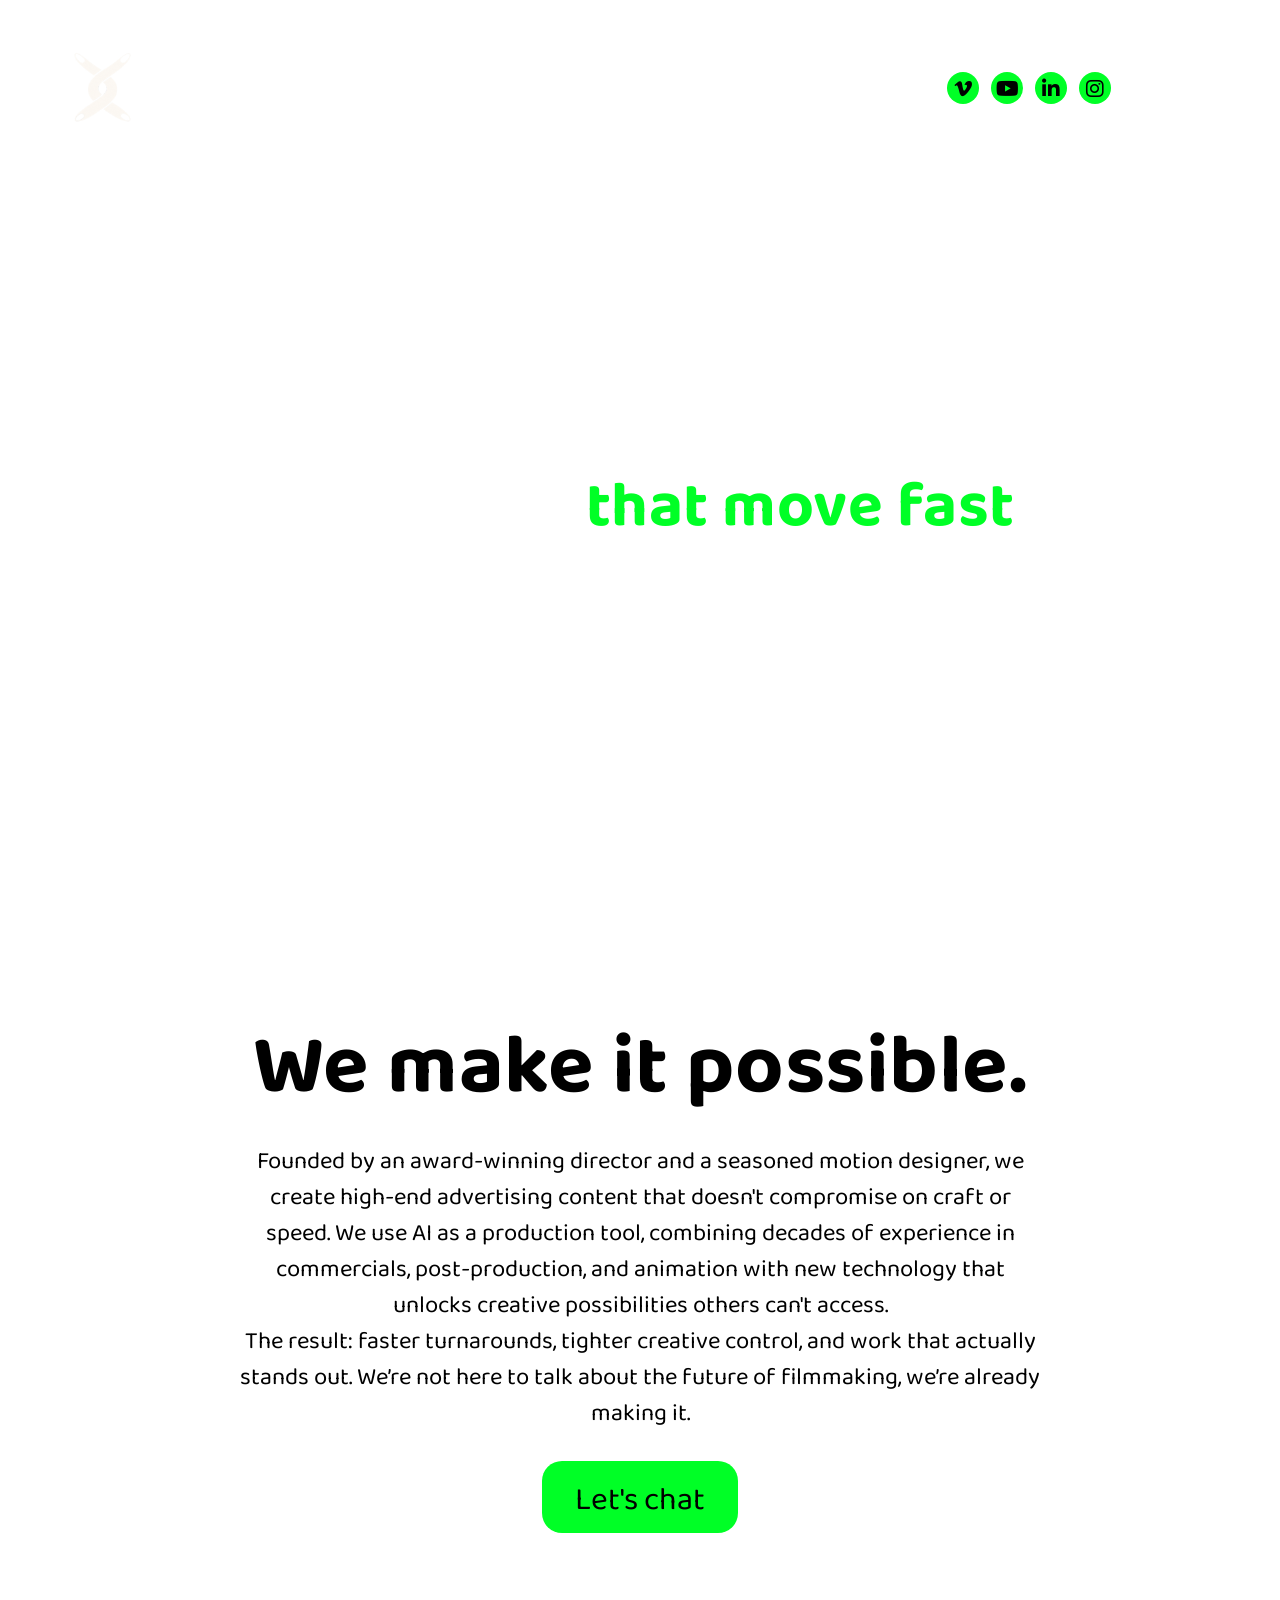
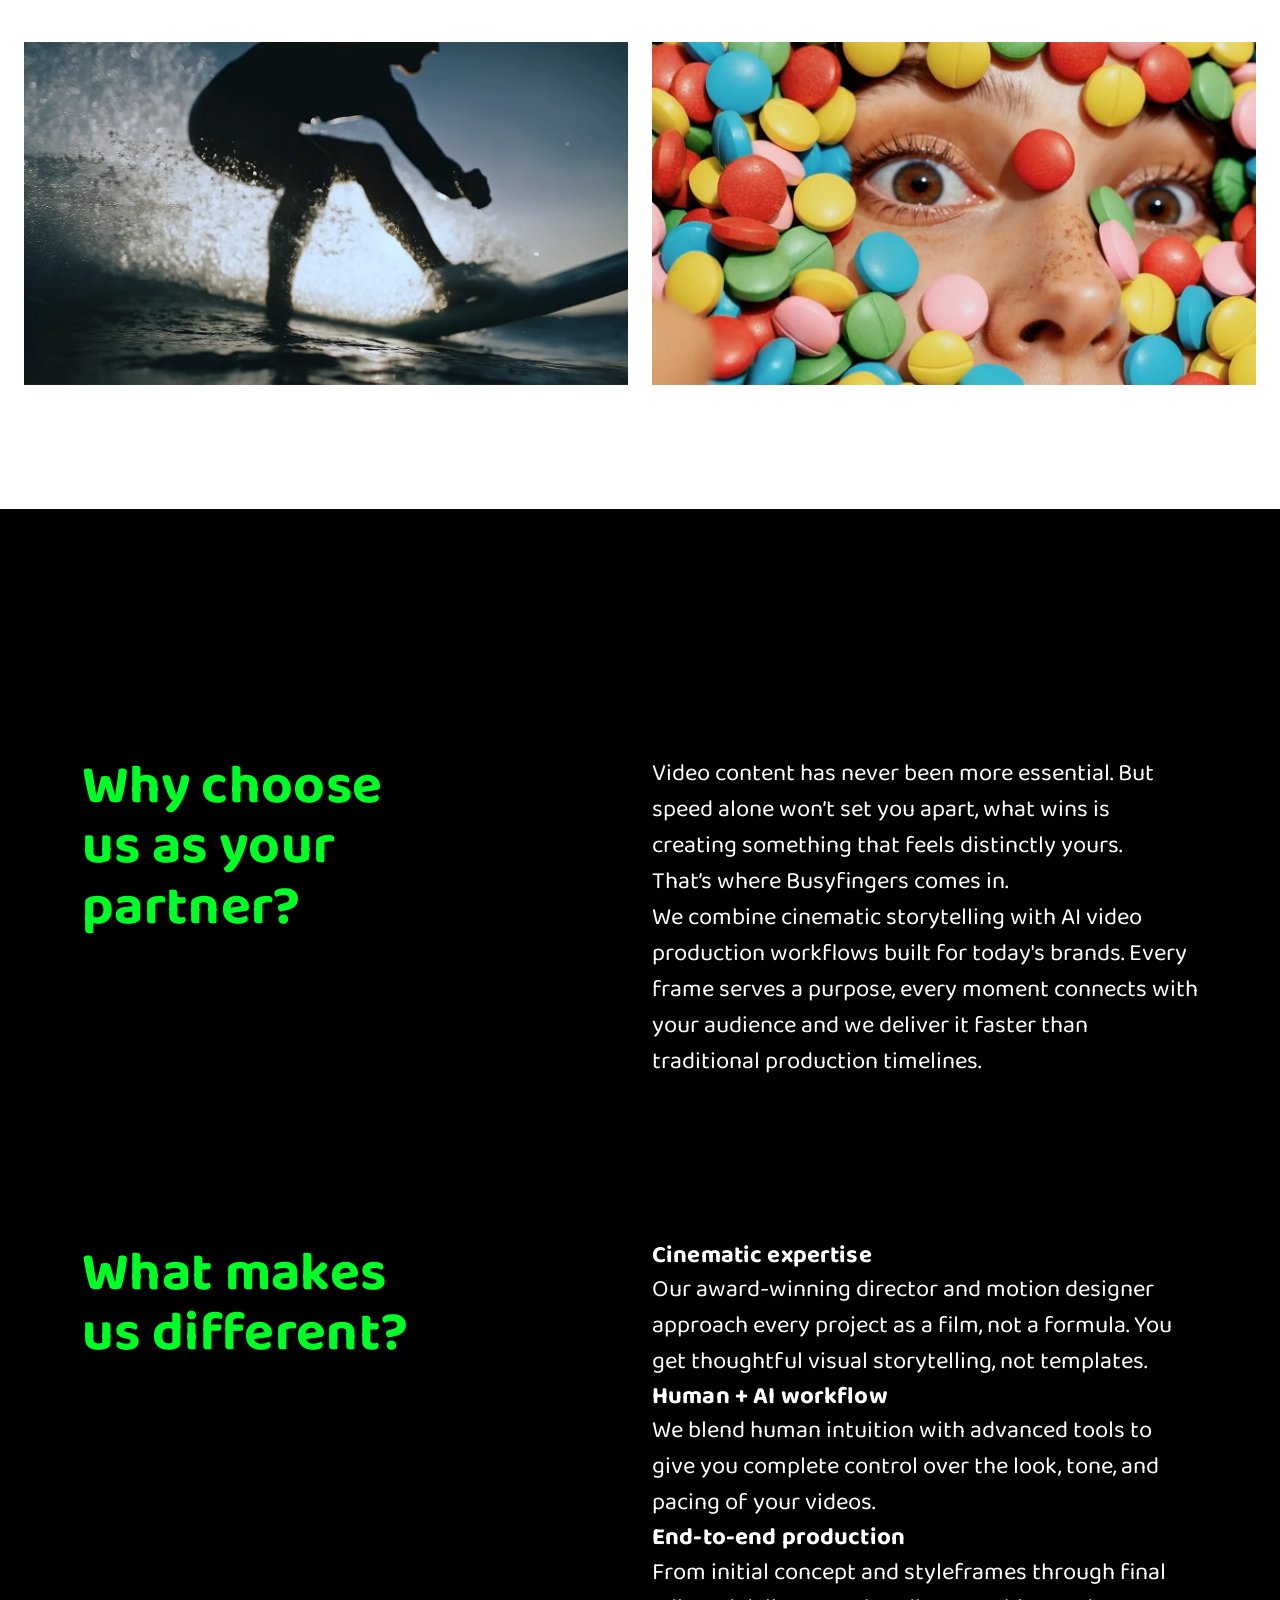
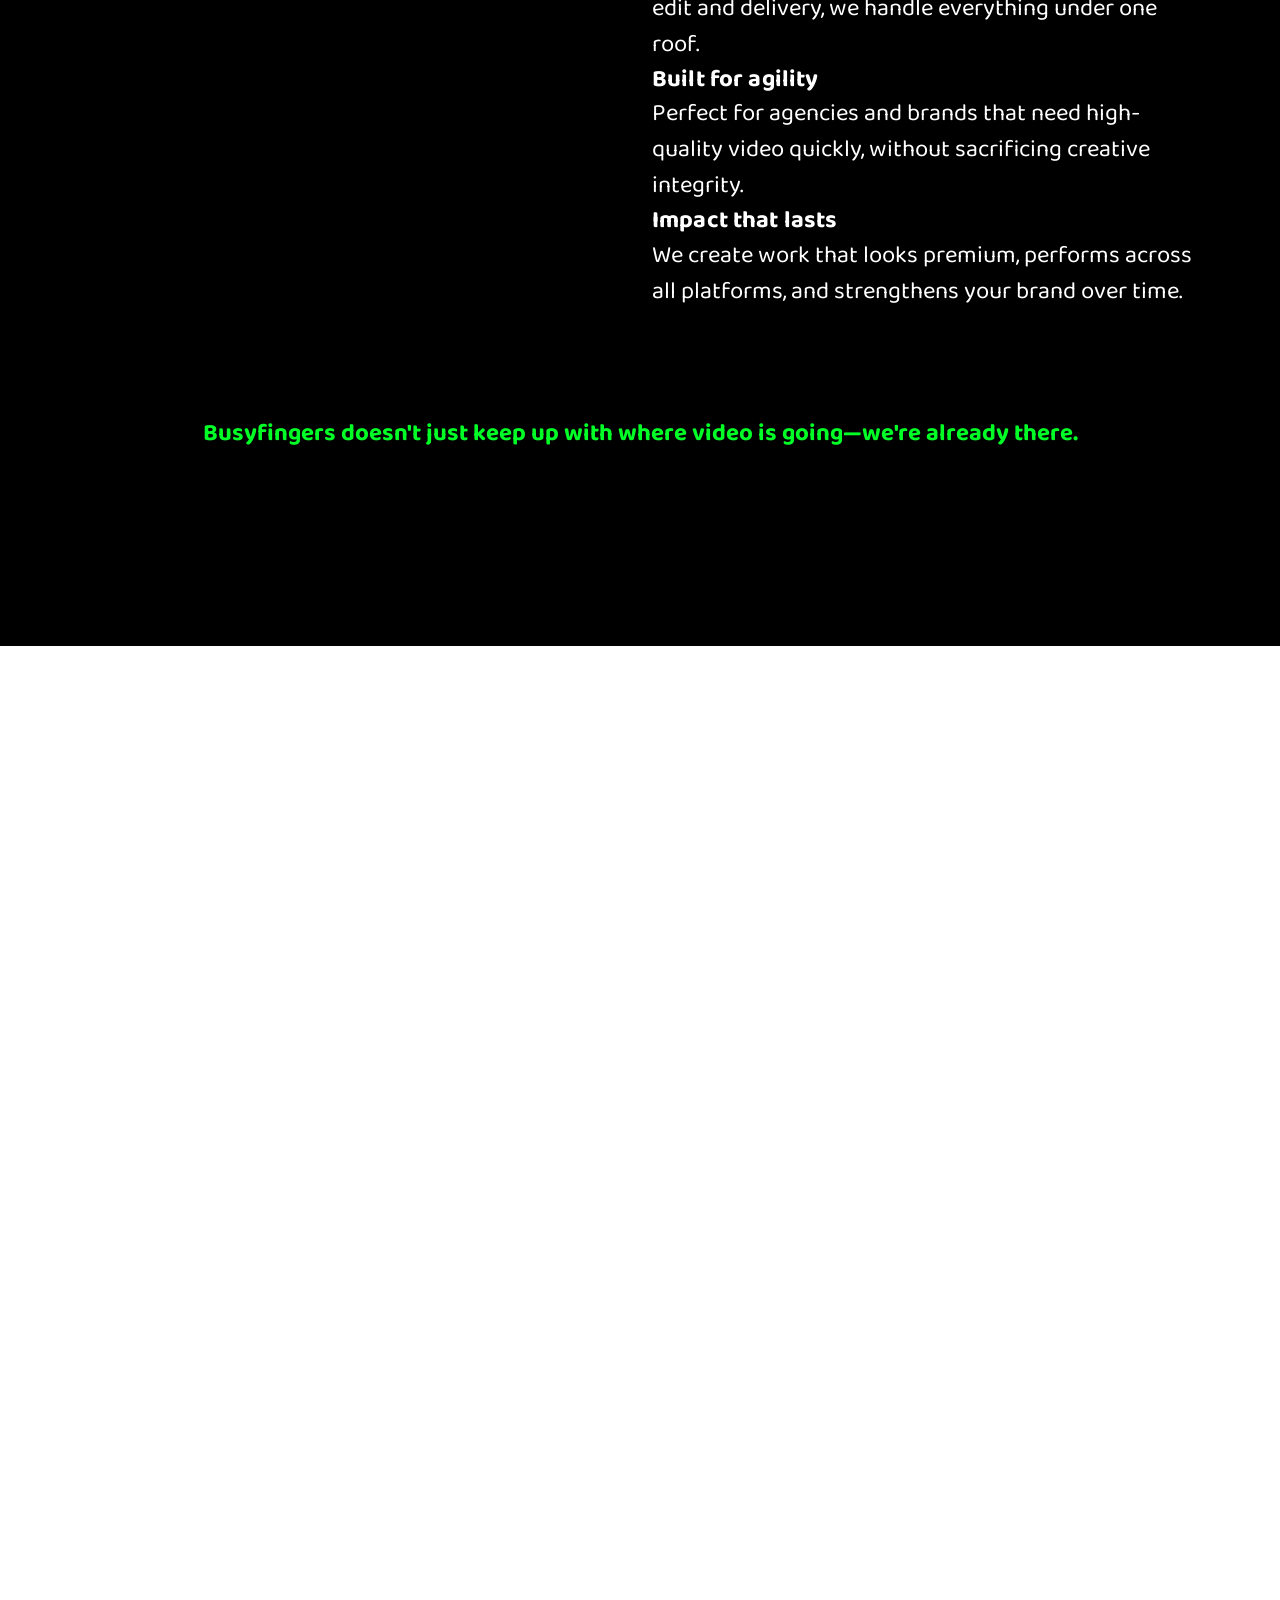
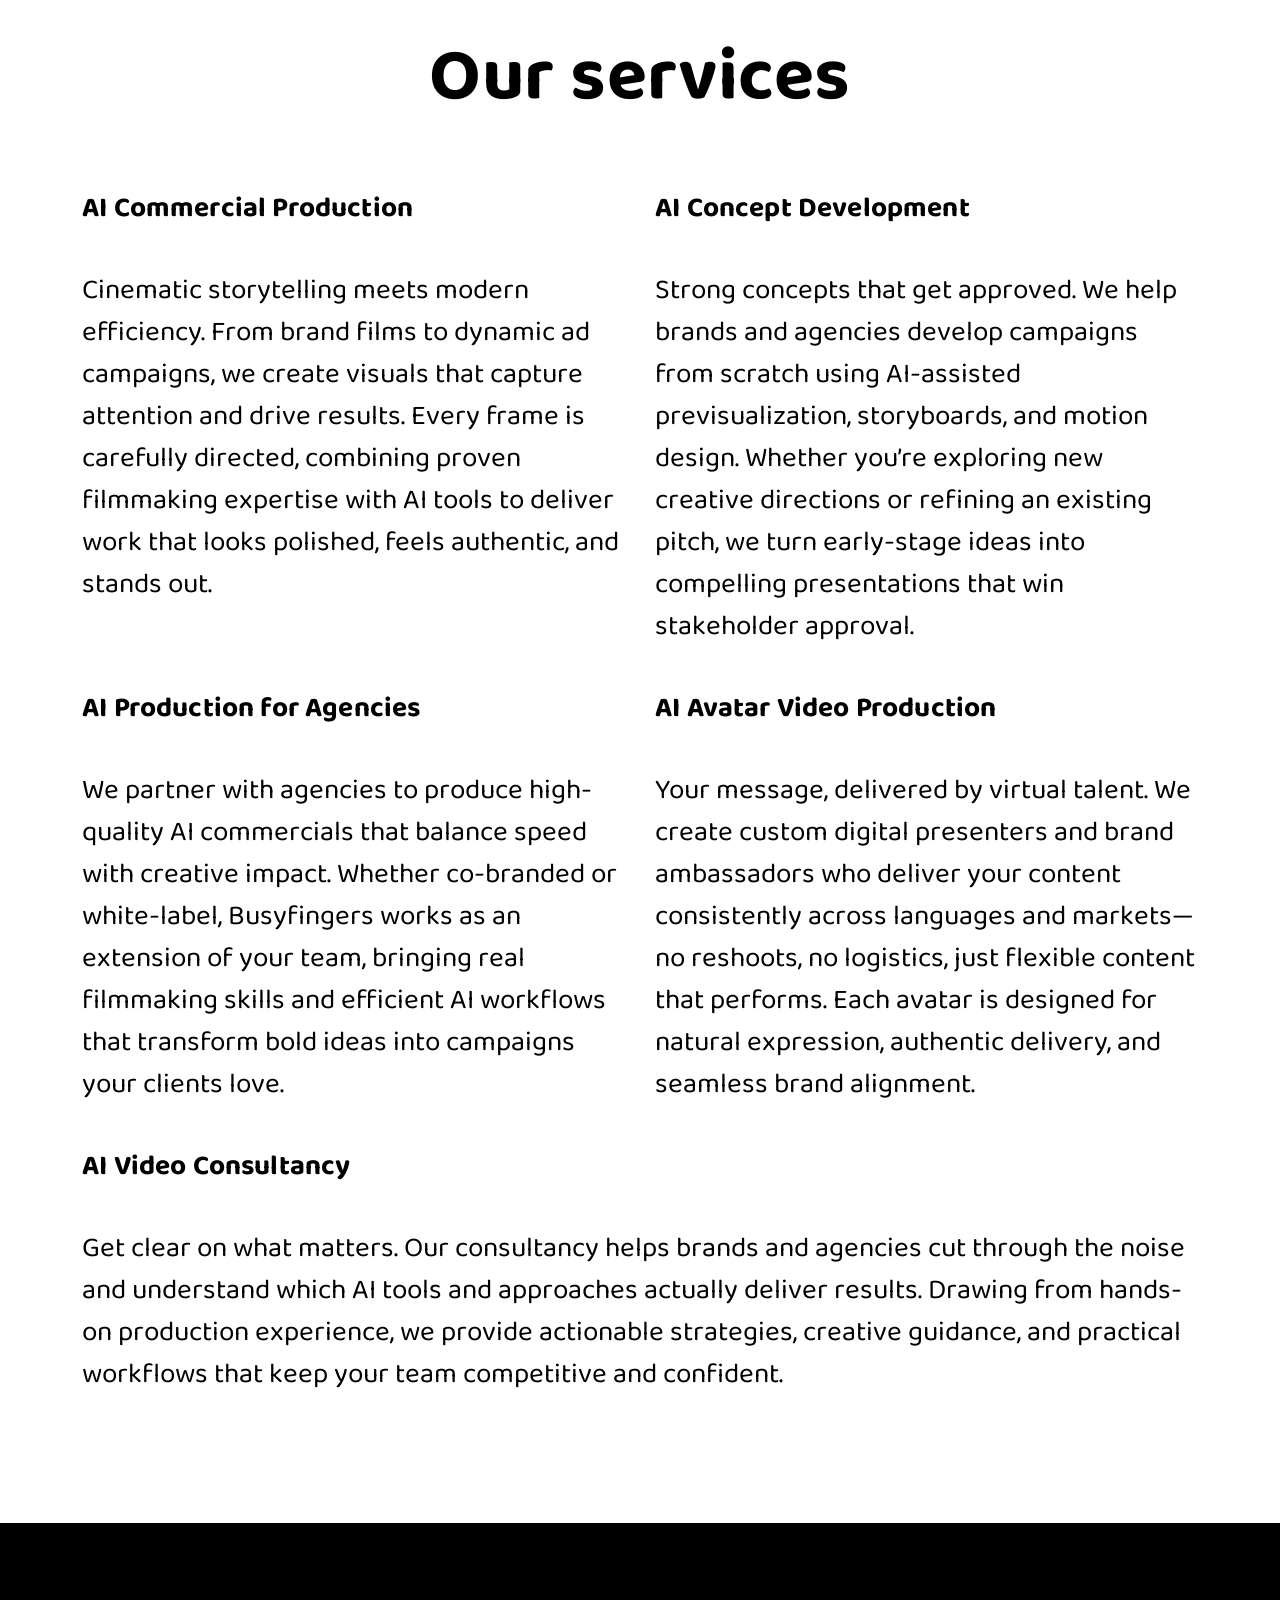
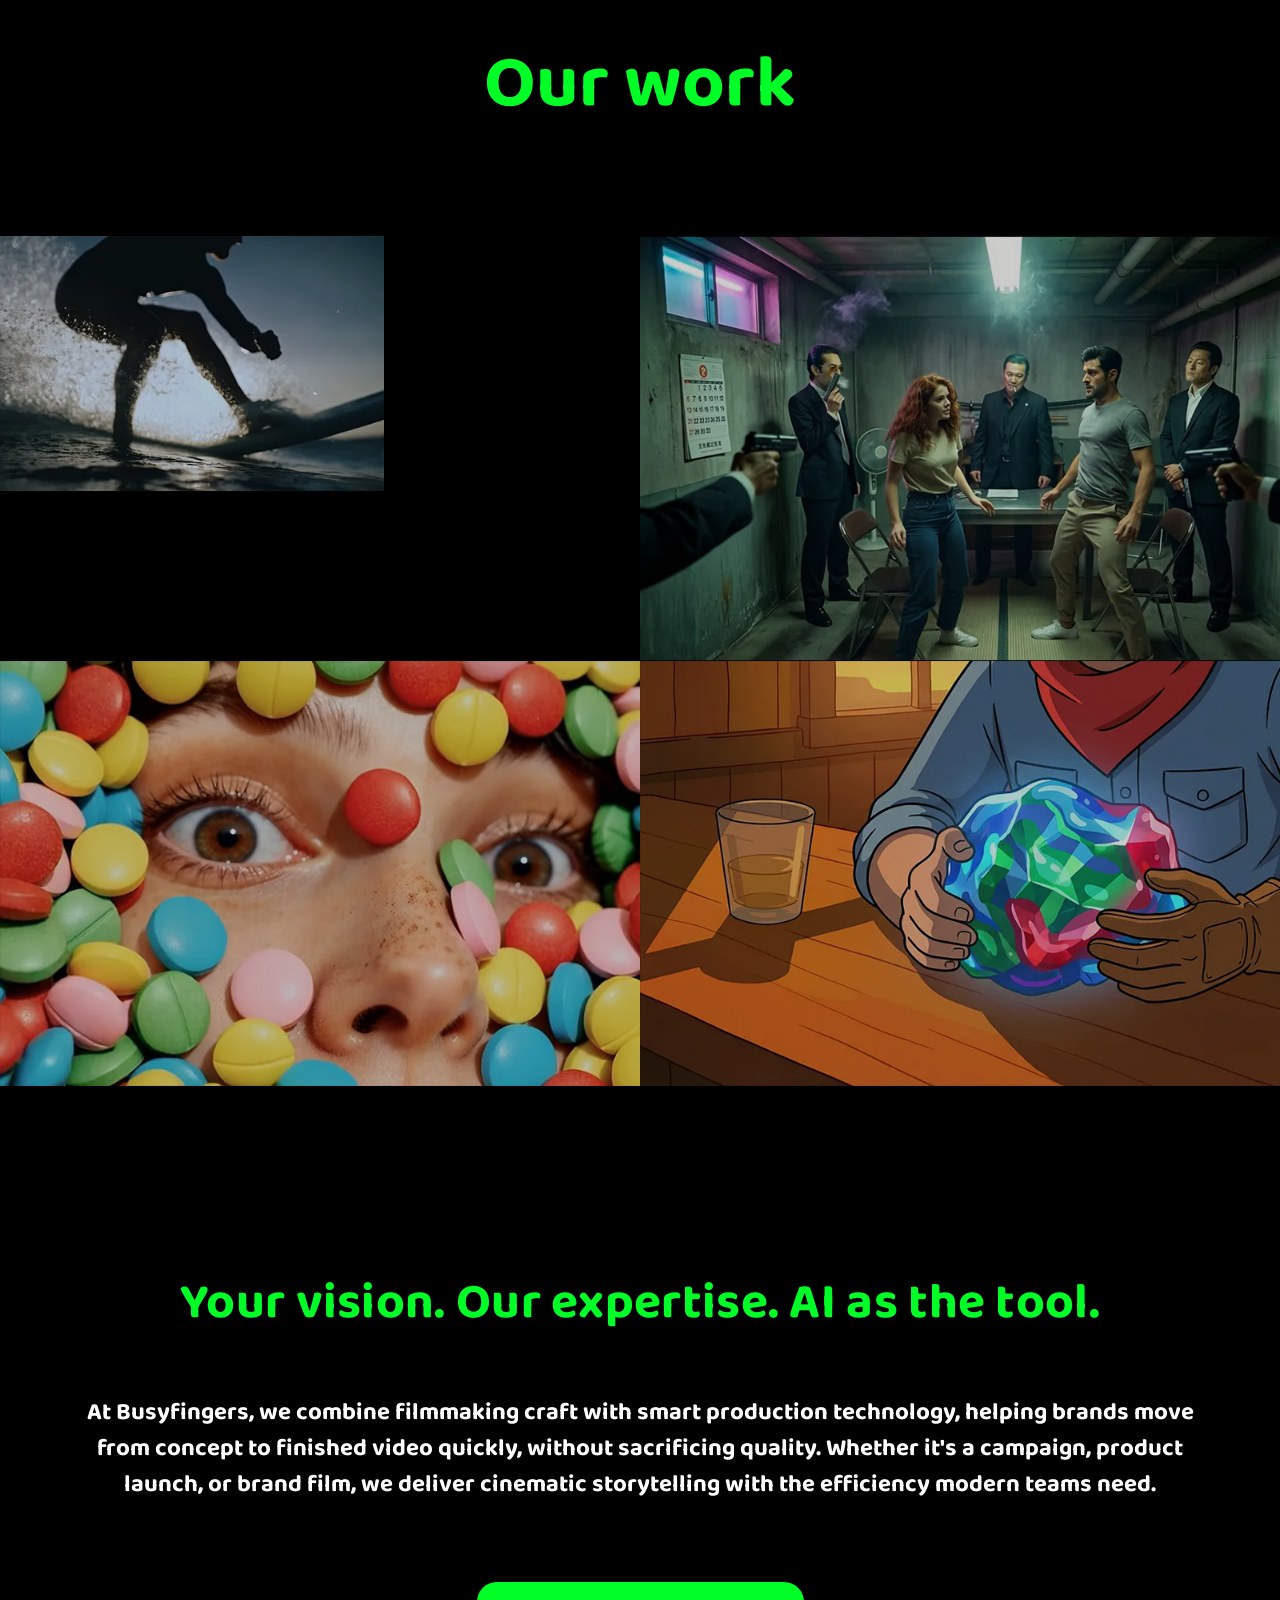
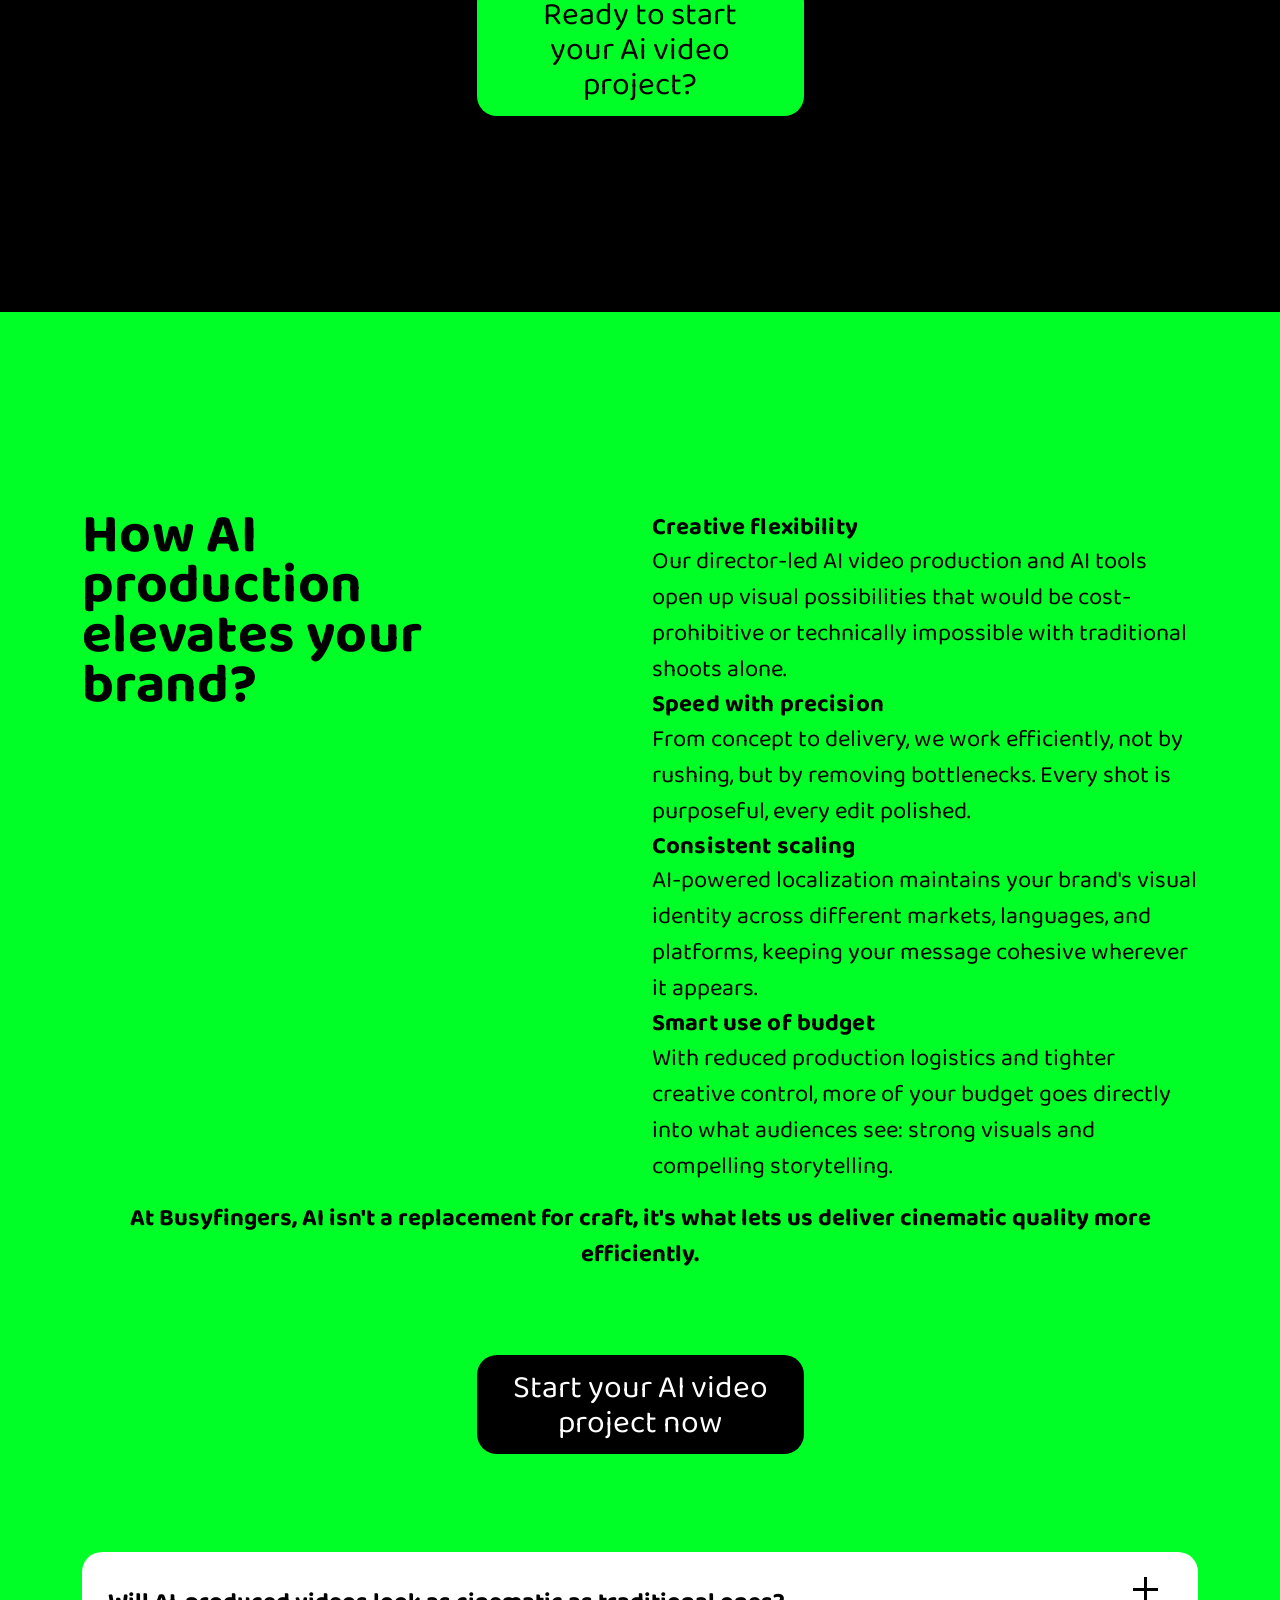
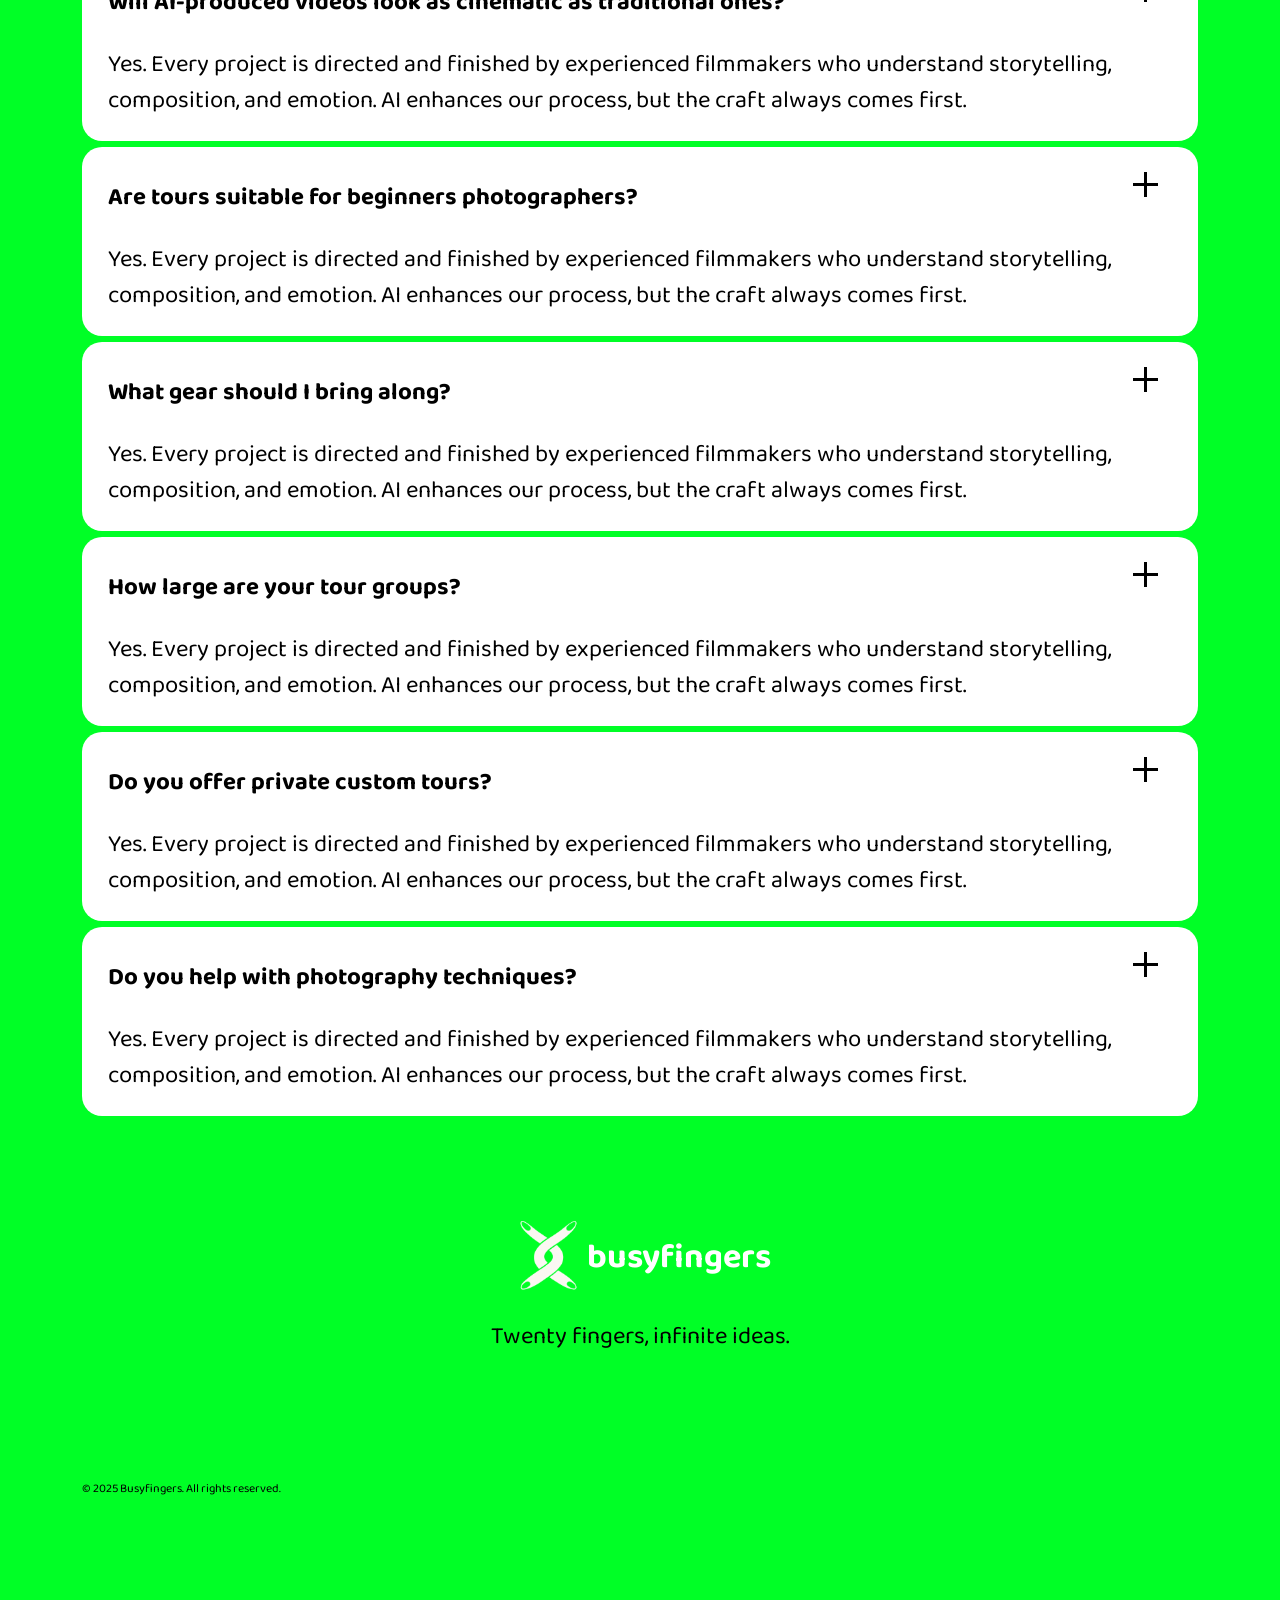
==== index.html @ 20a07cdf "Add files via upload" ====
<!DOCTYPE html>
<html lang="en">
<head>
<title>busyfingers</title>
<!-- <link rel="icon" href="images/favicon.png"> -->
<meta charset="utf-8">
<meta http-equiv="X-UA-Compatible" content="IE=edge">
<meta name="description" content="busyfingers project - AI video production">
<meta name="viewport" content="width=device-width, initial-scale=1">
<link rel="stylesheet" type="text/css" href="styles/bootstrap-5.3.8/bootstrap.min.css">
<link rel="stylesheet" type="text/css" href="plugins/font-awesome-v6.5.1/css/fontawesome.min.css">
<link rel="stylesheet" type="text/css" href="plugins/font-awesome-v6.5.1/css/brands.css">
<link rel="stylesheet" type="text/css" href="plugins/font-awesome-v6.5.1/css/light.css">
<link rel="stylesheet" type="text/css" href="plugins/OwlCarousel2-2.3.4/owl.carousel.css">
<link rel="stylesheet" type="text/css" href="plugins/OwlCarousel2-2.3.4/owl.theme.default.css">
<link rel="stylesheet" type="text/css" href="plugins/OwlCarousel2-2.3.4/animate.css">
<link rel="stylesheet" type="text/css" href="styles/main_styles.css">
<link rel="stylesheet" type="text/css" href="styles/responsive.css">
<script src="https://vimeo.com"></script>
</head>
<body>

<div class="super_container">

	<!-- MENU -->
	<nav class="menu trans_200">
		<div class="menu_inner d-flex flex-column align-items-center">
			<div class="menu_header_inner d-flex flex-row align-items-center justify-content-between">
				<div class="header-logo">
					<a href="#" class="d-flex flex-row align-items-center"><img src="images/logo_white.svg" alt="" aria-hidden="true"><span>busyfingers</span></a>
				</div>
				<!-- Hamburger -->
				<div class="menu_close">
					<button class="close">
						<span class="d-flex flex-column align-items-center justify-content-center">
							<span></span>
							<span></span>
						</span>
					</button>
				</div>
			</div>
			<div class="menu_nav">
				<ul class="d-flex flex-column align-items-center justify-content-center">
					<li><a href="#about">About</a></li>
					<li><a href="#services">Services</a></li>
					<li><a href="#work">Work</a></li>
					<li><a href="#faq">FAQ</a></li>
					<li><a href="#connect">Connect</a></li>
				</ul>
			</div>
		</div>
	</nav>

	<!-- HEADER -->
	<header class="header dark" id="header">
		<div class="header_inner d-flex flex-row align-items-center justify-content-between">
			<div class="header-logo">
                <a href="#" class="d-flex flex-row align-items-center"><img src="images/logo_white.svg" alt="" aria-hidden="true"><span>busyfingers</span></a>
            </div>
			<div class="header_content d-flex flex-row align-items-center">
				<div class="header_social_container">
					<ul class="header_social d-flex flex-row align-items-center">
						<li><a href="#"><i class="fa-brands fa-vimeo-v"></i></a></li>
						<li><a href="#"><i class="fa-brands fa-youtube"></i></a></li>
						<li><a href="#"><i class="fa-brands fa-linkedin-in"></i></a></li>
						<li><a href="#"><i class="fa-brands fa-instagram"></i></a></li>
					</ul>
				</div>
				<!-- Hamburger -->
				<div class="hamburger_container">
					<button class="hamburger">
						<span></span>
						<span></span>
						<span></span>
					</button>
				</div>
			</div>
		</div>
	</header>

	<!-- MAIN CONTENT -->
	<main>
		<!-- HERO -->
		<section class="hero dark-theme d-flex flex-column align-items-center justify-content-center" id="hero">
			<div class="hero-video">
				<div style="padding:56.25% 0 0 0;position:relative;"><iframe src="https://player.vimeo.com/video/1132186482?badge=0&amp;autopause=0&amp;player_id=0&amp;app_id=58479&background=1&&preload=auto" frameborder="0" allow="autoplay; fullscreen; picture-in-picture; clipboard-write; encrypted-media; web-share" referrerpolicy="strict-origin-when-cross-origin" style="position:absolute;top:0;left:0;width:100%;height:100%;" title="UNDER | AI Public Awareness Spec"></iframe></div><script src="https://player.vimeo.com/api/player.js"></script>
			</div>
			<div class="hero_content">
				<h1>AI video production <br><span>for brands <span>that move fast</span></span></h1>
			</div>
		</section>

		<!-- ABOUT -->
		<section class="about light-theme" id="about">
			<div class="container">
				<div class="row">
					<div class="col">
						<div class="about_content text-center">
							<h2 class="about_title">We make it possible.</h2>
							<p class="about_text">Founded by an award-winning director and a seasoned motion designer, we create high-end advertising content that doesn't compromise on craft or speed. We use AI as a production tool, combining decades of experience in commercials, post-production, and animation with new technology that unlocks creative possibilities others can't access.<br>The result: faster turnarounds, tighter creative control, and work that actually stands out. We’re not here to talk about the future of filmmaking, we’re already making it.</p>
							<a href="contact.html" class="button">Let's chat</a>
						</div>
					</div>
				</div>
			</div>
			<div class="about_slider_container">
				<!-- About slider -->
				<div class="about_slider owl-carousel owl-theme">
					<!-- About Slide -->
					<div class="about_slide">
						<img class="slide-img" src="images/slide_1.webp" alt="">
						<iframe class="about_video" src="https://player.vimeo.com/video/1132186482?controls=0&preload=auto" 
								width="100%" height="100%" 
								frameborder="0" >
						</iframe>
					</div>
					<!-- About Slide -->
					<div class="about_slide">
						<img class="slide-img" src="images/slide_2.webp" alt="">
						<iframe class="about_video" src="https://player.vimeo.com/video/1165668860?controls=0&preload=auto" 
								width="100%" height="100%" 
								frameborder="0" >
						</iframe>
					</div>
					<!-- About Slide -->
					<div class="about_slide">
						<img class="slide-img" src="images/slide_3.webp" alt="">
						<iframe class="about_video" src="https://player.vimeo.com/video/1169606715?controls=0&preload=auto" 
								width="100%" height="100%" 
								frameborder="0" >
						</iframe>
					</div>
				</div>
			</div>
		</section>

		<!-- WHY CHOOSE US -->
		<section class="why_choose_us dark-theme" id="why_choose_us">
			<div class="container">
					<div class="row why_choose_us_row">
						<div class="col-xl-6">
							<div class="why_choose_us_title">
								<h2>Why choose us as your partner?</h2>
							</div>
						</div>
						<div class="col-xl-6">
							<div class="why_choose_use_content">
								<p>Video content has never been more essential. But speed alone won’t set you apart, what wins is creating something that feels distinctly yours. <br>That’s where Busyfingers comes in.<br>We combine cinematic storytelling with AI video production workflows built for today's brands. Every frame serves a purpose, every moment connects with your audience and we deliver it faster than traditional production timelines.</p>
							</div>
						</div>
					</div>
					<div class="row what_makes_us_different_row">
						<div class="col-xl-6">
							<div class="what_makes_us_different">
								<h2>What makes us different?</h2>
							</div>
						</div>
						<div class="col-xl-6">
							<div class="features_content">
								<h3>Cinematic expertise</h3>
								<p>Our award-winning director and motion designer approach every project as a film, not a formula. You get thoughtful visual storytelling, not templates.</p>
								<h3>Human + AI workflow</h3>
								<p>We blend human intuition with advanced tools to give you complete control over the look, tone, and pacing of your videos.</p>
								<h3>End-to-end production</h3>
								<p>From initial concept and styleframes through final edit and delivery, we handle everything under one roof.</p>
								<h3>Built for agility</h3>
								<p>Perfect for agencies and brands that need high-quality video quickly, without sacrificing creative integrity.</p>
								<h3>Impact that lasts</h3>
								<p>We create work that looks premium, performs across all platforms, and strengthens your brand over time.</p>
							</div>
						</div>
					</div>
					<div class="row callout-statement-row">
						<div class="col text-center">
							<p class="callout-statement"><strong>Busyfingers doesn't just keep up with where video is going—we're already there.</strong></p>
						</div>
					</div>
				</div>
		</section>

		<!-- SERVICES -->
		<section class="services light-theme" id="services">
			<div class="services_reel_container">
				<div class="services_reel">
					<div class="player video_container services_video">
						<iframe class="about_video" src="https://player.vimeo.com/video/1131882456?controls=0&preload=auto" 
								width="100%" height="100%" 
								frameborder="0" >
						</iframe>
						<div class="services_video_overlay"></div>
					</div>
					<button class="services_reel_play_button">
						<svg width="53" height="62" viewBox="0 0 53 62" fill="none" xmlns="http://www.w3.org/2000/svg"><path d="M53 30.66L0 61.32V6.55651e-06L53 30.66Z" fill="white"/></svg>
					</button>
					<!-- <div class="services_reel_logo">
						<img src="images/logo_white.svg" alt="busyfingers logo">
					</div> -->
				</div>
			</div>
			<div class="container">
				<div class="row">
					<div class="col">
						<div class="services_content_container">
							<h2 class="services_title text-center">Our services</h2>
							<div class="services_content d-flex flex-row flex-wrap">
								<!-- Service -->
								<article class="service">
									<h3>AI Commercial Production</h3>
									<p>Cinematic storytelling meets modern efficiency. From brand films to dynamic ad campaigns, we create visuals that capture attention and drive results. Every frame is carefully directed, combining proven filmmaking expertise with AI tools to deliver work that looks polished, feels authentic, and stands out.</p>
								</article>
								<!-- Service -->
								<article class="service">
									<h3>AI Concept Development</h3>
									<p>Strong concepts that get approved. We help brands and agencies develop campaigns from scratch using AI-assisted previsualization, storyboards, and motion design. Whether you’re exploring new creative directions or refining an existing pitch, we turn early-stage ideas into compelling presentations that win stakeholder approval.</p>
								</article>
								<!-- Service -->
								<article class="service">
									<h3>AI Production for Agencies</h3>
									<p>We partner with agencies to produce high-quality AI commercials that balance speed with creative impact. Whether co-branded or white-label, Busyfingers works as an extension of your team, bringing real filmmaking skills and efficient AI workflows that transform bold ideas into campaigns your clients love.</p>
								</article>
								<!-- Service -->
								<article class="service">
									<h3>AI Avatar Video Production</h3>
									<p>Your message, delivered by virtual talent. We create custom digital presenters and brand ambassadors who deliver your content consistently across languages and markets—no reshoots, no logistics, just flexible content that performs. Each avatar is designed for natural expression, authentic delivery, and seamless brand alignment.</p>
								</article>
								<!-- Service -->
								<article class="service">
									<h3>AI Video Consultancy</h3>
									<p>Get clear on what matters. Our consultancy helps brands and agencies cut through the noise and understand which AI tools and approaches actually deliver results. Drawing from hands-on production experience, we provide actionable strategies, creative guidance, and practical workflows that keep your team competitive and confident.</p>
								</article>
							</div>
						</div>
					</div>
				</div>
			</div>
		</section>

		<!-- WORK -->
		<section class="work dark-theme" id="work">
			<div class="work_title_container">
				<div class="container">
					<div class="row">
						<div class="col">
							<h2 class="work_title text-center">Our work</h2>
						</div>
					</div>
				</div>
			</div>
			<div class="work_container d-flex flex-row flex-wrap">
				<!-- Work Item -->
				<div class="work_item">
					<a href="#">
						<picture>
							<!-- Mobile phones -->
							<source srcset="images/work_1_480.webp 480w, images/work_1_640.webp 640w" type="image/webp" media="(max-width: 480px)" sizes="100vw">
							<!-- Tablets -->
							<source srcset="images/work_1_768.webp 768w, images/work_1_1024.webp 1024w" type="image/webp" media="(max-width: 1024px)" sizes="(max-width: 767px) 100vw, (min-width: 768px) 50vw">
							<!-- Desktops -->
							<source srcset="images/work_1_800.webp 800w, images/work_1_960.webp 960w" type="image/webp" media="(max-width: 1920px)" sizes="50vw">
							<!-- Large / 4K screens -->
							<source srcset="images/work_1_1920.webp 1920w" type="image/webp" media="(min-width: 1921px)" sizes="50vw">
							<!-- Fallback: JPEG -->
							<img src="work_1_1024.jpg" 
								srcset="images/work_1_480.jpg 480w, images/work_1_640.jpg 640w, images/work_1_768.jpg 768w, images/work_1_1024.jpg 1024w, images/work_1_800.jpg 800w, images/work_1_960.jpg 960w, images/work_1_1920.jpg 1920w" 
								sizes="(max-width: 480px) 100vw, (max-width: 767px) 100vw, (max-width: 1024px) 50vw, (max-width: 1920px) 50vw, 1920px" 
								alt="Video screenshot from our portfolio">
						</picture>
					</a>
				</div>
				<!-- Work Item -->
				<div class="work_item">
					<a href="#">
						<picture>
							<!-- Mobile phones -->
							<source srcset="images/work_2_480.webp 480w, images/work_2_640.webp 640w" type="image/webp" media="(max-width: 480px)" sizes="100vw">
							<!-- Tablets -->
							<source srcset="images/work_2_768.webp 768w, images/work_2_1024.webp 1024w" type="image/webp" media="(max-width: 1024px)" sizes="(max-width: 767px) 100vw, (min-width: 768px) 50vw">
							<!-- Desktops -->
							<source srcset="images/work_2_800.webp 800w, images/work_2_960.webp 960w" type="image/webp" media="(max-width: 1920px)" sizes="50vw">
							<!-- Large / 4K screens -->
							<source srcset="images/work_2_1920.webp 1920w" type="image/webp" media="(min-width: 1921px)" sizes="50vw">
							<!-- Fallback: JPEG -->
							<img src="work_1_1024.jpg" 
								srcset="images/work_2_480.jpg 480w, images/work_2_640.jpg 640w, images/work_2_768.jpg 768w, images/work_2_1024.jpg 1024w, images/work_2_800.jpg 800w, images/work_2_960.jpg 960w, images/work_2_1920.jpg 1920w" 
								sizes="(max-width: 480px) 100vw, (max-width: 767px) 100vw, (max-width: 1024px) 50vw, (max-width: 1920px) 50vw, 1920px" 
								alt="Video screenshot from our portfolio">
						</picture>
					</a>
				</div>
				<!-- Work Item -->
				<div class="work_item">
					<a href="#">
						<picture>
							<!-- Mobile phones -->
							<source srcset="images/work_3_480.webp 480w, images/work_3_640.webp 640w" type="image/webp" media="(max-width: 480px)" sizes="100vw">
							<!-- Tablets -->
							<source srcset="images/work_3_768.webp 768w, images/work_3_1024.webp 1024w" type="image/webp" media="(max-width: 1024px)" sizes="(max-width: 767px) 100vw, (min-width: 768px) 50vw">
							<!-- Desktops -->
							<source srcset="images/work_3_800.webp 800w, images/work_3_960.webp 960w" type="image/webp" media="(max-width: 1920px)" sizes="50vw">
							<!-- Large / 4K screens -->
							<source srcset="images/work_3_1920.webp 1920w" type="image/webp" media="(min-width: 1921px)" sizes="50vw">
							<!-- Fallback: JPEG -->
							<img src="work_1_1024.jpg" 
								srcset="images/work_3_480.jpg 480w, images/work_3_640.jpg 640w, images/work_3_768.jpg 768w, images/work_3_1024.jpg 1024w, images/work_3_800.jpg 800w, images/work_3_960.jpg 960w, images/work_3_1920.jpg 1920w" 
								sizes="(max-width: 480px) 100vw, (max-width: 767px) 100vw, (max-width: 1024px) 50vw, (max-width: 1920px) 50vw, 1920px" 
								alt="Video screenshot from our portfolio">
						</picture>
					</a>
				</div>
				<!-- Work Item -->
				<div class="work_item">
					<a href="#">
						<picture>
							<!-- Mobile phones -->
							<source srcset="images/work_4_480.webp 480w, images/work_4_640.webp 640w" type="image/webp" media="(max-width: 480px)" sizes="100vw">
							<!-- Tablets -->
							<source srcset="images/work_4_768.webp 768w, images/work_4_1024.webp 1024w" type="image/webp" media="(max-width: 1024px)" sizes="(max-width: 767px) 100vw, (min-width: 768px) 50vw">
							<!-- Desktops -->
							<source srcset="images/work_4_800.webp 800w, images/work_4_960.webp 960w" type="image/webp" media="(max-width: 1920px)" sizes="50vw">
							<!-- Large / 4K screens -->
							<source srcset="images/work_4_1920.webp 1920w" type="image/webp" media="(min-width: 1921px)" sizes="50vw">
							<!-- Fallback: JPEG -->
							<img src="work_1_1024.jpg" 
								srcset="images/work_4_480.jpg 480w, images/work_4_640.jpg 640w, images/work_4_768.jpg 768w, images/work_4_1024.jpg 1024w, images/work_4_800.jpg 800w, images/work_4_960.jpg 960w, images/work_4_1920.jpg 1920w" 
								sizes="(max-width: 480px) 100vw, (max-width: 767px) 100vw, (max-width: 1024px) 50vw, (max-width: 1920px) 50vw, 1920px" 
								alt="Video screenshot from our portfolio">
						</picture>
					</a>
				</div>
			</div>
			<!-- Work CTA -->
			<div class="work_cta text-center">
				<div class="container">
					<div class="row">
						<div class="col">
							<div class="work_cta_content">
								<h3 class="work_cta_title">Your vision. Our expertise. AI as the tool.</h3>
								<p class="work_cta_desc">At Busyfingers, we combine filmmaking craft with smart production technology, helping brands move from concept to finished video quickly, without sacrificing quality. Whether it's a campaign, product launch, or brand film, we deliver cinematic storytelling with the efficiency modern teams need.</p>
								<a href="#" class="work_cta_button button">Ready to start your Ai video project?</a>
							</div>
						</div>
					</div>
				</div>
			</div>
		</section>

		<section class="features dark-theme" id="features">
			<div class="container">
				<div class="row">
					<div class="col-xl-6">
						<div class="features_title_container">
							<h2 class="features_title">How AI production elevates your brand?</h2>
						</div>
					</div>
					<div class="col-xl-6">
						<div class="features_content">
							<h3>Creative flexibility</h3>
							<p>Our director-led AI video production and AI tools open up visual possibilities that would be cost-prohibitive or technically impossible with traditional shoots alone.</p>
							<h3>Speed with precision</h3>
							<p>From concept to delivery, we work efficiently, not by rushing, but by removing bottlenecks. Every shot is purposeful, every edit polished.</p>
							<h3>Consistent scaling</h3>
							<p>AI-powered localization maintains your brand's visual identity across different markets, languages, and platforms, keeping your message cohesive wherever it appears.</p>
							<h3>Smart use of budget</h3>
							<p>With reduced production logistics and tighter creative control, more of your budget goes directly into what audiences see: strong visuals and compelling storytelling.</p>
						</div>
					</div>
				</div>
				<div class="row text-center features-callout-statement-row">
					<div class="col">
						<p class="callout-statement"><strong>At Busyfingers, AI isn't a replacement for craft, it's what lets us deliver cinematic quality more efficiently.</strong></p>
						<a href="contact.html" class="features_cta_button button">Start your AI video project now</a>
					</div>
				</div>
			</div>
		</section>

		<!-- FAQ -->
		<section class="faq dark-theme" id="faq">
			<div class="container">
				<div class="row">
					<div class="col">
						<div class="faq_content">
							<div class="faq_accordion_container">
								<dl class="faq_accordion reveal" id="faq_accordion">
									<!-- Section 1 -->
									<div class="faq_item clip-lg-2-bottom rvl">
										<dt>
											<button class="trans_200" aria-expanded="true" aria-controls="faq1" id="faq1-btn"><span></span>Will AI-produced videos look as cinematic as traditional ones?</button>
										</dt>
										<dd id="faq1" aria-labelledby="faq1-btn"><p>Yes. Every project is directed and finished by experienced filmmakers who understand storytelling, composition, and emotion. AI enhances our process, but the craft always comes first.</p></dd>
									</div>
									<!-- Section 2 -->
									<div class="faq_item clip-lg-2-top rvl">
										<dt>
											<button class="trans_200" aria-expanded="true" aria-controls="faq2" id="faq2-btn"><span></span>Are tours suitable for beginners photographers?</button>
										</dt>
										<dd id="faq2" aria-labelledby="faq2-btn"><p>Yes. Every project is directed and finished by experienced filmmakers who understand storytelling, composition, and emotion. AI enhances our process, but the craft always comes first.</p></dd>
									</div>
									<!-- Section 3 -->
									<div class="faq_item clip-lg-2-bottom rvl">
										<dt>
											<button class="trans_200" aria-expanded="true" aria-controls="faq3" id="faq3-btn"><span></span>What gear should I bring along?</button>
										</dt>
										<dd id="faq3" aria-labelledby="faq3-btn"><p>Yes. Every project is directed and finished by experienced filmmakers who understand storytelling, composition, and emotion. AI enhances our process, but the craft always comes first.</p></dd>
									</div>
									<!-- Section 4 -->
									<div class="faq_item clip-lg-2-top rvl">
										<dt>
											<button class="trans_200" aria-expanded="true" aria-controls="faq4" id="faq4-btn"><span></span>How large are your tour groups?</button>
										</dt>
										<dd id="faq4" aria-labelledby="faq4-btn"><p>Yes. Every project is directed and finished by experienced filmmakers who understand storytelling, composition, and emotion. AI enhances our process, but the craft always comes first.</p></dd>
									</div>
									<!-- Section 5 -->
									<div class="faq_item clip-lg-2-bottom rvl">
										<dt>
											<button class="trans_200" aria-expanded="true" aria-controls="faq5" id="faq5-btn"><span></span>Do you offer private custom tours?</button>
										</dt>
										<dd id="faq5" aria-labelledby="faq5-btn"><p>Yes. Every project is directed and finished by experienced filmmakers who understand storytelling, composition, and emotion. AI enhances our process, but the craft always comes first.</p></dd>
									</div>
									<!-- Section 6 -->
									<div class="faq_item clip-lg-2-top rvl">
										<dt>
											<button class="trans_200" aria-expanded="true" aria-controls="faq6" id="faq6-btn"><span></span>Do you help with photography techniques?</button>
										</dt>
										<dd id="faq6" aria-labelledby="faq6-btn"><p>Yes. Every project is directed and finished by experienced filmmakers who understand storytelling, composition, and emotion. AI enhances our process, but the craft always comes first.</p></dd>
									</div>
								</dl>
							</div>
						</div>
					</div>
				</div>
			</div>
		</section>
	</main>

	<!-- FOOTER -->
	<footer class="footer light-theme">
		<div class="container">
			<div class="row">
				<div class="col text-center">
					<div class="footer_link d-flex flex-row align-items-center justify-content-center">
						<a href="#hero" class="footer_logo d-flex flex-row align-items-center"><img src="images/logo_white.svg" alt="" aria-hidden="true"><span>busyfingers</span></a>
					</div>
					<p class="footer_text">Twenty fingers, infinite ideas.</p>
					<div class="copyright"><p>© 2025 Busyfingers. All rights reserved.</p></div>
				</div>
			</div>
		</div>		
	</footer>

</div>

<!-- Core libraries -->
<script src="js/jquery-3.7.1.min.js" defer></script>
<script src="styles/bootstrap-5.3.8/popper.js" defer></script>
<script src="styles/bootstrap-5.3.8/bootstrap.min.js" defer></script>

<!-- Plugins -->
<script src="plugins/OwlCarousel2-2.3.4/owl.carousel.js" defer></script>
<script src="plugins/accordion/accordion.min.js" defer></script>
<script src="plugins/mb.vimeo_player/jquery.mb.vimeo_player.min.js" defer></script>

<!-- Custom logic -->
<script src="js/custom.js" defer></script>
</body>
</html>
---- plugins/font-awesome-v6.5.1/css/brands.css ----
/*!
 * Font Awesome Pro 6.5.1 by @fontawesome - https://fontawesome.com
 * License - https://fontawesome.com/license (Commercial License)
 * Copyright 2023 Fonticons, Inc.
 */
:root, :host {
  --fa-style-family-brands: 'Font Awesome 6 Brands';
  --fa-font-brands: normal 400 1em/1 'Font Awesome 6 Brands'; }

@font-face {
  font-family: 'Font Awesome 6 Brands';
  font-style: normal;
  font-weight: 400;
  font-display: block;
  src: url("../webfonts/fa-brands-400.woff2") format("woff2"), url("../webfonts/fa-brands-400.ttf") format("truetype"); }

.fab,
.fa-brands {
  font-weight: 400; }

.fa-monero:before {
  content: "\f3d0"; }

.fa-hooli:before {
  content: "\f427"; }

.fa-yelp:before {
  content: "\f1e9"; }

.fa-cc-visa:before {
  content: "\f1f0"; }

.fa-lastfm:before {
  content: "\f202"; }

.fa-shopware:before {
  content: "\f5b5"; }

.fa-creative-commons-nc:before {
  content: "\f4e8"; }

.fa-aws:before {
  content: "\f375"; }

.fa-redhat:before {
  content: "\f7bc"; }

.fa-yoast:before {
  content: "\f2b1"; }

.fa-cloudflare:before {
  content: "\e07d"; }

.fa-ups:before {
  content: "\f7e0"; }

.fa-pixiv:before {
  content: "\e640"; }

.fa-wpexplorer:before {
  content: "\f2de"; }

.fa-dyalog:before {
  content: "\f399"; }

.fa-bity:before {
  content: "\f37a"; }

.fa-stackpath:before {
  content: "\f842"; }

.fa-buysellads:before {
  content: "\f20d"; }

.fa-first-order:before {
  content: "\f2b0"; }

.fa-modx:before {
  content: "\f285"; }

.fa-guilded:before {
  content: "\e07e"; }

.fa-vnv:before {
  content: "\f40b"; }

.fa-square-js:before {
  content: "\f3b9"; }

.fa-js-square:before {
  content: "\f3b9"; }

.fa-microsoft:before {
  content: "\f3ca"; }

.fa-qq:before {
  content: "\f1d6"; }

.fa-orcid:before {
  content: "\f8d2"; }

.fa-java:before {
  content: "\f4e4"; }

.fa-invision:before {
  content: "\f7b0"; }

.fa-creative-commons-pd-alt:before {
  content: "\f4ed"; }

.fa-centercode:before {
  content: "\f380"; }

.fa-glide-g:before {
  content: "\f2a6"; }

.fa-drupal:before {
  content: "\f1a9"; }

.fa-hire-a-helper:before {
  content: "\f3b0"; }

.fa-creative-commons-by:before {
  content: "\f4e7"; }

.fa-unity:before {
  content: "\e049"; }

.fa-whmcs:before {
  content: "\f40d"; }

.fa-rocketchat:before {
  content: "\f3e8"; }

.fa-vk:before {
  content: "\f189"; }

.fa-untappd:before {
  content: "\f405"; }

.fa-mailchimp:before {
  content: "\f59e"; }

.fa-css3-alt:before {
  content: "\f38b"; }

.fa-square-reddit:before {
  content: "\f1a2"; }

.fa-reddit-square:before {
  content: "\f1a2"; }

.fa-vimeo-v:before {
  content: "\f27d"; }

.fa-contao:before {
  content: "\f26d"; }

.fa-square-font-awesome:before {
  content: "\e5ad"; }

.fa-deskpro:before {
  content: "\f38f"; }

.fa-brave:before {
  content: "\e63c"; }

.fa-sistrix:before {
  content: "\f3ee"; }

.fa-square-instagram:before {
  content: "\e055"; }

.fa-instagram-square:before {
  content: "\e055"; }

.fa-battle-net:before {
  content: "\f835"; }

.fa-the-red-yeti:before {
  content: "\f69d"; }

.fa-square-hacker-news:before {
  content: "\f3af"; }

.fa-hacker-news-square:before {
  content: "\f3af"; }

.fa-edge:before {
  content: "\f282"; }

.fa-threads:before {
  content: "\e618"; }

.fa-napster:before {
  content: "\f3d2"; }

.fa-square-snapchat:before {
  content: "\f2ad"; }

.fa-snapchat-square:before {
  content: "\f2ad"; }

.fa-google-plus-g:before {
  content: "\f0d5"; }

.fa-artstation:before {
  content: "\f77a"; }

.fa-markdown:before {
  content: "\f60f"; }

.fa-sourcetree:before {
  content: "\f7d3"; }

.fa-google-plus:before {
  content: "\f2b3"; }

.fa-diaspora:before {
  content: "\f791"; }

.fa-foursquare:before {
  content: "\f180"; }

.fa-stack-overflow:before {
  content: "\f16c"; }

.fa-github-alt:before {
  content: "\f113"; }

.fa-phoenix-squadron:before {
  content: "\f511"; }

.fa-pagelines:before {
  content: "\f18c"; }

.fa-algolia:before {
  content: "\f36c"; }

.fa-red-river:before {
  content: "\f3e3"; }

.fa-creative-commons-sa:before {
  content: "\f4ef"; }

.fa-safari:before {
  content: "\f267"; }

.fa-google:before {
  content: "\f1a0"; }

.fa-square-font-awesome-stroke:before {
  content: "\f35c"; }

.fa-font-awesome-alt:before {
  content: "\f35c"; }

.fa-atlassian:before {
  content: "\f77b"; }

.fa-linkedin-in:before {
  content: "\f0e1"; }

.fa-digital-ocean:before {
  content: "\f391"; }

.fa-nimblr:before {
  content: "\f5a8"; }

.fa-chromecast:before {
  content: "\f838"; }

.fa-evernote:before {
  content: "\f839"; }

.fa-hacker-news:before {
  content: "\f1d4"; }

.fa-creative-commons-sampling:before {
  content: "\f4f0"; }

.fa-adversal:before {
  content: "\f36a"; }

.fa-creative-commons:before {
  content: "\f25e"; }

.fa-watchman-monitoring:before {
  content: "\e087"; }

.fa-fonticons:before {
  content: "\f280"; }

.fa-weixin:before {
  content: "\f1d7"; }

.fa-shirtsinbulk:before {
  content: "\f214"; }

.fa-codepen:before {
  content: "\f1cb"; }

.fa-git-alt:before {
  content: "\f841"; }

.fa-lyft:before {
  content: "\f3c3"; }

.fa-rev:before {
  content: "\f5b2"; }

.fa-windows:before {
  content: "\f17a"; }

.fa-wizards-of-the-coast:before {
  content: "\f730"; }

.fa-square-viadeo:before {
  content: "\f2aa"; }

.fa-viadeo-square:before {
  content: "\f2aa"; }

.fa-meetup:before {
  content: "\f2e0"; }

.fa-centos:before {
  content: "\f789"; }

.fa-adn:before {
  content: "\f170"; }

.fa-cloudsmith:before {
  content: "\f384"; }

.fa-opensuse:before {
  content: "\e62b"; }

.fa-pied-piper-alt:before {
  content: "\f1a8"; }

.fa-square-dribbble:before {
  content: "\f397"; }

.fa-dribbble-square:before {
  content: "\f397"; }

.fa-codiepie:before {
  content: "\f284"; }

.fa-node:before {
  content: "\f419"; }

.fa-mix:before {
  content: "\f3cb"; }

.fa-steam:before {
  content: "\f1b6"; }

.fa-cc-apple-pay:before {
  content: "\f416"; }

.fa-scribd:before {
  content: "\f28a"; }

.fa-debian:before {
  content: "\e60b"; }

.fa-openid:before {
  content: "\f19b"; }

.fa-instalod:before {
  content: "\e081"; }

.fa-expeditedssl:before {
  content: "\f23e"; }

.fa-sellcast:before {
  content: "\f2da"; }

.fa-square-twitter:before {
  content: "\f081"; }

.fa-twitter-square:before {
  content: "\f081"; }

.fa-r-project:before {
  content: "\f4f7"; }

.fa-delicious:before {
  content: "\f1a5"; }

.fa-freebsd:before {
  content: "\f3a4"; }

.fa-vuejs:before {
  content: "\f41f"; }

.fa-accusoft:before {
  content: "\f369"; }

.fa-ioxhost:before {
  content: "\f208"; }

.fa-fonticons-fi:before {
  content: "\f3a2"; }

.fa-app-store:before {
  content: "\f36f"; }

.fa-cc-mastercard:before {
  content: "\f1f1"; }

.fa-itunes-note:before {
  content: "\f3b5"; }

.fa-golang:before {
  content: "\e40f"; }

.fa-kickstarter:before {
  content: "\f3bb"; }

.fa-grav:before {
  content: "\f2d6"; }

.fa-weibo:before {
  content: "\f18a"; }

.fa-uncharted:before {
  content: "\e084"; }

.fa-firstdraft:before {
  content: "\f3a1"; }

.fa-square-youtube:before {
  content: "\f431"; }

.fa-youtube-square:before {
  content: "\f431"; }

.fa-wikipedia-w:before {
  content: "\f266"; }

.fa-wpressr:before {
  content: "\f3e4"; }

.fa-rendact:before {
  content: "\f3e4"; }

.fa-angellist:before {
  content: "\f209"; }

.fa-galactic-republic:before {
  content: "\f50c"; }

.fa-nfc-directional:before {
  content: "\e530"; }

.fa-skype:before {
  content: "\f17e"; }

.fa-joget:before {
  content: "\f3b7"; }

.fa-fedora:before {
  content: "\f798"; }

.fa-stripe-s:before {
  content: "\f42a"; }

.fa-meta:before {
  content: "\e49b"; }

.fa-laravel:before {
  content: "\f3bd"; }

.fa-hotjar:before {
  content: "\f3b1"; }

.fa-bluetooth-b:before {
  content: "\f294"; }

.fa-square-letterboxd:before {
  content: "\e62e"; }

.fa-sticker-mule:before {
  content: "\f3f7"; }

.fa-creative-commons-zero:before {
  content: "\f4f3"; }

.fa-hips:before {
  content: "\f452"; }

.fa-behance:before {
  content: "\f1b4"; }

.fa-reddit:before {
  content: "\f1a1"; }

.fa-discord:before {
  content: "\f392"; }

.fa-chrome:before {
  content: "\f268"; }

.fa-app-store-ios:before {
  content: "\f370"; }

.fa-cc-discover:before {
  content: "\f1f2"; }

.fa-wpbeginner:before {
  content: "\f297"; }

.fa-confluence:before {
  content: "\f78d"; }

.fa-shoelace:before {
  content: "\e60c"; }

.fa-mdb:before {
  content: "\f8ca"; }

.fa-dochub:before {
  content: "\f394"; }

.fa-accessible-icon:before {
  content: "\f368"; }

.fa-ebay:before {
  content: "\f4f4"; }

.fa-amazon:before {
  content: "\f270"; }

.fa-unsplash:before {
  content: "\e07c"; }

.fa-yarn:before {
  content: "\f7e3"; }

.fa-square-steam:before {
  content: "\f1b7"; }

.fa-steam-square:before {
  content: "\f1b7"; }

.fa-500px:before {
  content: "\f26e"; }

.fa-square-vimeo:before {
  content: "\f194"; }

.fa-vimeo-square:before {
  content: "\f194"; }

.fa-asymmetrik:before {
  content: "\f372"; }

.fa-font-awesome:before {
  content: "\f2b4"; }

.fa-font-awesome-flag:before {
  content: "\f2b4"; }

.fa-font-awesome-logo-full:before {
  content: "\f2b4"; }

.fa-gratipay:before {
  content: "\f184"; }

.fa-apple:before {
  content: "\f179"; }

.fa-hive:before {
  content: "\e07f"; }

.fa-gitkraken:before {
  content: "\f3a6"; }

.fa-keybase:before {
  content: "\f4f5"; }

.fa-apple-pay:before {
  content: "\f415"; }

.fa-padlet:before {
  content: "\e4a0"; }

.fa-amazon-pay:before {
  content: "\f42c"; }

.fa-square-github:before {
  content: "\f092"; }

.fa-github-square:before {
  content: "\f092"; }

.fa-stumbleupon:before {
  content: "\f1a4"; }

.fa-fedex:before {
  content: "\f797"; }

.fa-phoenix-framework:before {
  content: "\f3dc"; }

.fa-shopify:before {
  content: "\e057"; }

.fa-neos:before {
  content: "\f612"; }

.fa-square-threads:before {
  content: "\e619"; }

.fa-hackerrank:before {
  content: "\f5f7"; }

.fa-researchgate:before {
  content: "\f4f8"; }

.fa-swift:before {
  content: "\f8e1"; }

.fa-angular:before {
  content: "\f420"; }

.fa-speakap:before {
  content: "\f3f3"; }

.fa-angrycreative:before {
  content: "\f36e"; }

.fa-y-combinator:before {
  content: "\f23b"; }

.fa-empire:before {
  content: "\f1d1"; }

.fa-envira:before {
  content: "\f299"; }

.fa-google-scholar:before {
  content: "\e63b"; }

.fa-square-gitlab:before {
  content: "\e5ae"; }

.fa-gitlab-square:before {
  content: "\e5ae"; }

.fa-studiovinari:before {
  content: "\f3f8"; }

.fa-pied-piper:before {
  content: "\f2ae"; }

.fa-wordpress:before {
  content: "\f19a"; }

.fa-product-hunt:before {
  content: "\f288"; }

.fa-firefox:before {
  content: "\f269"; }

.fa-linode:before {
  content: "\f2b8"; }

.fa-goodreads:before {
  content: "\f3a8"; }

.fa-square-odnoklassniki:before {
  content: "\f264"; }

.fa-odnoklassniki-square:before {
  content: "\f264"; }

.fa-jsfiddle:before {
  content: "\f1cc"; }

.fa-sith:before {
  content: "\f512"; }

.fa-themeisle:before {
  content: "\f2b2"; }

.fa-page4:before {
  content: "\f3d7"; }

.fa-hashnode:before {
  content: "\e499"; }

.fa-react:before {
  content: "\f41b"; }

.fa-cc-paypal:before {
  content: "\f1f4"; }

.fa-squarespace:before {
  content: "\f5be"; }

.fa-cc-stripe:before {
  content: "\f1f5"; }

.fa-creative-commons-share:before {
  content: "\f4f2"; }

.fa-bitcoin:before {
  content: "\f379"; }

.fa-keycdn:before {
  content: "\f3ba"; }

.fa-opera:before {
  content: "\f26a"; }

.fa-itch-io:before {
  content: "\f83a"; }

.fa-umbraco:before {
  content: "\f8e8"; }

.fa-galactic-senate:before {
  content: "\f50d"; }

.fa-ubuntu:before {
  content: "\f7df"; }

.fa-draft2digital:before {
  content: "\f396"; }

.fa-stripe:before {
  content: "\f429"; }

.fa-houzz:before {
  content: "\f27c"; }

.fa-gg:before {
  content: "\f260"; }

.fa-dhl:before {
  content: "\f790"; }

.fa-square-pinterest:before {
  content: "\f0d3"; }

.fa-pinterest-square:before {
  content: "\f0d3"; }

.fa-xing:before {
  content: "\f168"; }

.fa-blackberry:before {
  content: "\f37b"; }

.fa-creative-commons-pd:before {
  content: "\f4ec"; }

.fa-playstation:before {
  content: "\f3df"; }

.fa-quinscape:before {
  content: "\f459"; }

.fa-less:before {
  content: "\f41d"; }

.fa-blogger-b:before {
  content: "\f37d"; }

.fa-opencart:before {
  content: "\f23d"; }

.fa-vine:before {
  content: "\f1ca"; }

.fa-signal-messenger:before {
  content: "\e663"; }

.fa-paypal:before {
  content: "\f1ed"; }

.fa-gitlab:before {
  content: "\f296"; }

.fa-typo3:before {
  content: "\f42b"; }

.fa-reddit-alien:before {
  content: "\f281"; }

.fa-yahoo:before {
  content: "\f19e"; }

.fa-dailymotion:before {
  content: "\e052"; }

.fa-affiliatetheme:before {
  content: "\f36b"; }

.fa-pied-piper-pp:before {
  content: "\f1a7"; }

.fa-bootstrap:before {
  content: "\f836"; }

.fa-odnoklassniki:before {
  content: "\f263"; }

.fa-nfc-symbol:before {
  content: "\e531"; }

.fa-mintbit:before {
  content: "\e62f"; }

.fa-ethereum:before {
  content: "\f42e"; }

.fa-speaker-deck:before {
  content: "\f83c"; }

.fa-creative-commons-nc-eu:before {
  content: "\f4e9"; }

.fa-patreon:before {
  content: "\f3d9"; }

.fa-avianex:before {
  content: "\f374"; }

.fa-ello:before {
  content: "\f5f1"; }

.fa-gofore:before {
  content: "\f3a7"; }

.fa-bimobject:before {
  content: "\f378"; }

.fa-brave-reverse:before {
  content: "\e63d"; }

.fa-facebook-f:before {
  content: "\f39e"; }

.fa-square-google-plus:before {
  content: "\f0d4"; }

.fa-google-plus-square:before {
  content: "\f0d4"; }

.fa-mandalorian:before {
  content: "\f50f"; }

.fa-first-order-alt:before {
  content: "\f50a"; }

.fa-osi:before {
  content: "\f41a"; }

.fa-google-wallet:before {
  content: "\f1ee"; }

.fa-d-and-d-beyond:before {
  content: "\f6ca"; }

.fa-periscope:before {
  content: "\f3da"; }

.fa-fulcrum:before {
  content: "\f50b"; }

.fa-cloudscale:before {
  content: "\f383"; }

.fa-forumbee:before {
  content: "\f211"; }

.fa-mizuni:before {
  content: "\f3cc"; }

.fa-schlix:before {
  content: "\f3ea"; }

.fa-square-xing:before {
  content: "\f169"; }

.fa-xing-square:before {
  content: "\f169"; }

.fa-bandcamp:before {
  content: "\f2d5"; }

.fa-wpforms:before {
  content: "\f298"; }

.fa-cloudversify:before {
  content: "\f385"; }

.fa-usps:before {
  content: "\f7e1"; }

.fa-megaport:before {
  content: "\f5a3"; }

.fa-magento:before {
  content: "\f3c4"; }

.fa-spotify:before {
  content: "\f1bc"; }

.fa-optin-monster:before {
  content: "\f23c"; }

.fa-fly:before {
  content: "\f417"; }

.fa-aviato:before {
  content: "\f421"; }

.fa-itunes:before {
  content: "\f3b4"; }

.fa-cuttlefish:before {
  content: "\f38c"; }

.fa-blogger:before {
  content: "\f37c"; }

.fa-flickr:before {
  content: "\f16e"; }

.fa-viber:before {
  content: "\f409"; }

.fa-soundcloud:before {
  content: "\f1be"; }

.fa-digg:before {
  content: "\f1a6"; }

.fa-tencent-weibo:before {
  content: "\f1d5"; }

.fa-letterboxd:before {
  content: "\e62d"; }

.fa-symfony:before {
  content: "\f83d"; }

.fa-maxcdn:before {
  content: "\f136"; }

.fa-etsy:before {
  content: "\f2d7"; }

.fa-facebook-messenger:before {
  content: "\f39f"; }

.fa-audible:before {
  content: "\f373"; }

.fa-think-peaks:before {
  content: "\f731"; }

.fa-bilibili:before {
  content: "\e3d9"; }

.fa-erlang:before {
  content: "\f39d"; }

.fa-x-twitter:before {
  content: "\e61b"; }

.fa-cotton-bureau:before {
  content: "\f89e"; }

.fa-dashcube:before {
  content: "\f210"; }

.fa-42-group:before {
  content: "\e080"; }

.fa-innosoft:before {
  content: "\e080"; }

.fa-stack-exchange:before {
  content: "\f18d"; }

.fa-elementor:before {
  content: "\f430"; }

.fa-square-pied-piper:before {
  content: "\e01e"; }

.fa-pied-piper-square:before {
  content: "\e01e"; }

.fa-creative-commons-nd:before {
  content: "\f4eb"; }

.fa-palfed:before {
  content: "\f3d8"; }

.fa-superpowers:before {
  content: "\f2dd"; }

.fa-resolving:before {
  content: "\f3e7"; }

.fa-xbox:before {
  content: "\f412"; }

.fa-searchengin:before {
  content: "\f3eb"; }

.fa-tiktok:before {
  content: "\e07b"; }

.fa-square-facebook:before {
  content: "\f082"; }

.fa-facebook-square:before {
  content: "\f082"; }

.fa-renren:before {
  content: "\f18b"; }

.fa-linux:before {
  content: "\f17c"; }

.fa-glide:before {
  content: "\f2a5"; }

.fa-linkedin:before {
  content: "\f08c"; }

.fa-hubspot:before {
  content: "\f3b2"; }

.fa-deploydog:before {
  content: "\f38e"; }

.fa-twitch:before {
  content: "\f1e8"; }

.fa-ravelry:before {
  content: "\f2d9"; }

.fa-mixer:before {
  content: "\e056"; }

.fa-square-lastfm:before {
  content: "\f203"; }

.fa-lastfm-square:before {
  content: "\f203"; }

.fa-vimeo:before {
  content: "\f40a"; }

.fa-mendeley:before {
  content: "\f7b3"; }

.fa-uniregistry:before {
  content: "\f404"; }

.fa-figma:before {
  content: "\f799"; }

.fa-creative-commons-remix:before {
  content: "\f4ee"; }

.fa-cc-amazon-pay:before {
  content: "\f42d"; }

.fa-dropbox:before {
  content: "\f16b"; }

.fa-instagram:before {
  content: "\f16d"; }

.fa-cmplid:before {
  content: "\e360"; }

.fa-upwork:before {
  content: "\e641"; }

.fa-facebook:before {
  content: "\f09a"; }

.fa-gripfire:before {
  content: "\f3ac"; }

.fa-jedi-order:before {
  content: "\f50e"; }

.fa-uikit:before {
  content: "\f403"; }

.fa-fort-awesome-alt:before {
  content: "\f3a3"; }

.fa-phabricator:before {
  content: "\f3db"; }

.fa-ussunnah:before {
  content: "\f407"; }

.fa-earlybirds:before {
  content: "\f39a"; }

.fa-trade-federation:before {
  content: "\f513"; }

.fa-autoprefixer:before {
  content: "\f41c"; }

.fa-whatsapp:before {
  content: "\f232"; }

.fa-slideshare:before {
  content: "\f1e7"; }

.fa-google-play:before {
  content: "\f3ab"; }

.fa-viadeo:before {
  content: "\f2a9"; }

.fa-line:before {
  content: "\f3c0"; }

.fa-google-drive:before {
  content: "\f3aa"; }

.fa-servicestack:before {
  content: "\f3ec"; }

.fa-simplybuilt:before {
  content: "\f215"; }

.fa-bitbucket:before {
  content: "\f171"; }

.fa-imdb:before {
  content: "\f2d8"; }

.fa-deezer:before {
  content: "\e077"; }

.fa-raspberry-pi:before {
  content: "\f7bb"; }

.fa-jira:before {
  content: "\f7b1"; }

.fa-docker:before {
  content: "\f395"; }

.fa-screenpal:before {
  content: "\e570"; }

.fa-bluetooth:before {
  content: "\f293"; }

.fa-gitter:before {
  content: "\f426"; }

.fa-d-and-d:before {
  content: "\f38d"; }

.fa-microblog:before {
  content: "\e01a"; }

.fa-cc-diners-club:before {
  content: "\f24c"; }

.fa-gg-circle:before {
  content: "\f261"; }

.fa-pied-piper-hat:before {
  content: "\f4e5"; }

.fa-kickstarter-k:before {
  content: "\f3bc"; }

.fa-yandex:before {
  content: "\f413"; }

.fa-readme:before {
  content: "\f4d5"; }

.fa-html5:before {
  content: "\f13b"; }

.fa-sellsy:before {
  content: "\f213"; }

.fa-sass:before {
  content: "\f41e"; }

.fa-wirsindhandwerk:before {
  content: "\e2d0"; }

.fa-wsh:before {
  content: "\e2d0"; }

.fa-buromobelexperte:before {
  content: "\f37f"; }

.fa-salesforce:before {
  content: "\f83b"; }

.fa-octopus-deploy:before {
  content: "\e082"; }

.fa-medapps:before {
  content: "\f3c6"; }

.fa-ns8:before {
  content: "\f3d5"; }

.fa-pinterest-p:before {
  content: "\f231"; }

.fa-apper:before {
  content: "\f371"; }

.fa-fort-awesome:before {
  content: "\f286"; }

.fa-waze:before {
  content: "\f83f"; }

.fa-cc-jcb:before {
  content: "\f24b"; }

.fa-snapchat:before {
  content: "\f2ab"; }

.fa-snapchat-ghost:before {
  content: "\f2ab"; }

.fa-fantasy-flight-games:before {
  content: "\f6dc"; }

.fa-rust:before {
  content: "\e07a"; }

.fa-wix:before {
  content: "\f5cf"; }

.fa-square-behance:before {
  content: "\f1b5"; }

.fa-behance-square:before {
  content: "\f1b5"; }

.fa-supple:before {
  content: "\f3f9"; }

.fa-webflow:before {
  content: "\e65c"; }

.fa-rebel:before {
  content: "\f1d0"; }

.fa-css3:before {
  content: "\f13c"; }

.fa-staylinked:before {
  content: "\f3f5"; }

.fa-kaggle:before {
  content: "\f5fa"; }

.fa-space-awesome:before {
  content: "\e5ac"; }

.fa-deviantart:before {
  content: "\f1bd"; }

.fa-cpanel:before {
  content: "\f388"; }

.fa-goodreads-g:before {
  content: "\f3a9"; }

.fa-square-git:before {
  content: "\f1d2"; }

.fa-git-square:before {
  content: "\f1d2"; }

.fa-square-tumblr:before {
  content: "\f174"; }

.fa-tumblr-square:before {
  content: "\f174"; }

.fa-trello:before {
  content: "\f181"; }

.fa-creative-commons-nc-jp:before {
  content: "\f4ea"; }

.fa-get-pocket:before {
  content: "\f265"; }

.fa-perbyte:before {
  content: "\e083"; }

.fa-grunt:before {
  content: "\f3ad"; }

.fa-weebly:before {
  content: "\f5cc"; }

.fa-connectdevelop:before {
  content: "\f20e"; }

.fa-leanpub:before {
  content: "\f212"; }

.fa-black-tie:before {
  content: "\f27e"; }

.fa-themeco:before {
  content: "\f5c6"; }

.fa-python:before {
  content: "\f3e2"; }

.fa-android:before {
  content: "\f17b"; }

.fa-bots:before {
  content: "\e340"; }

.fa-free-code-camp:before {
  content: "\f2c5"; }

.fa-hornbill:before {
  content: "\f592"; }

.fa-js:before {
  content: "\f3b8"; }

.fa-ideal:before {
  content: "\e013"; }

.fa-git:before {
  content: "\f1d3"; }

.fa-dev:before {
  content: "\f6cc"; }

.fa-sketch:before {
  content: "\f7c6"; }

.fa-yandex-international:before {
  content: "\f414"; }

.fa-cc-amex:before {
  content: "\f1f3"; }

.fa-uber:before {
  content: "\f402"; }

.fa-github:before {
  content: "\f09b"; }

.fa-php:before {
  content: "\f457"; }

.fa-alipay:before {
  content: "\f642"; }

.fa-youtube:before {
  content: "\f167"; }

.fa-skyatlas:before {
  content: "\f216"; }

.fa-firefox-browser:before {
  content: "\e007"; }

.fa-replyd:before {
  content: "\f3e6"; }

.fa-suse:before {
  content: "\f7d6"; }

.fa-jenkins:before {
  content: "\f3b6"; }

.fa-twitter:before {
  content: "\f099"; }

.fa-rockrms:before {
  content: "\f3e9"; }

.fa-pinterest:before {
  content: "\f0d2"; }

.fa-buffer:before {
  content: "\f837"; }

.fa-npm:before {
  content: "\f3d4"; }

.fa-yammer:before {
  content: "\f840"; }

.fa-btc:before {
  content: "\f15a"; }

.fa-dribbble:before {
  content: "\f17d"; }

.fa-stumbleupon-circle:before {
  content: "\f1a3"; }

.fa-internet-explorer:before {
  content: "\f26b"; }

.fa-stubber:before {
  content: "\e5c7"; }

.fa-telegram:before {
  content: "\f2c6"; }

.fa-telegram-plane:before {
  content: "\f2c6"; }

.fa-old-republic:before {
  content: "\f510"; }

.fa-odysee:before {
  content: "\e5c6"; }

.fa-square-whatsapp:before {
  content: "\f40c"; }

.fa-whatsapp-square:before {
  content: "\f40c"; }

.fa-node-js:before {
  content: "\f3d3"; }

.fa-edge-legacy:before {
  content: "\e078"; }

.fa-slack:before {
  content: "\f198"; }

.fa-slack-hash:before {
  content: "\f198"; }

.fa-medrt:before {
  content: "\f3c8"; }

.fa-usb:before {
  content: "\f287"; }

.fa-tumblr:before {
  content: "\f173"; }

.fa-vaadin:before {
  content: "\f408"; }

.fa-quora:before {
  content: "\f2c4"; }

.fa-square-x-twitter:before {
  content: "\e61a"; }

.fa-reacteurope:before {
  content: "\f75d"; }

.fa-medium:before {
  content: "\f23a"; }

.fa-medium-m:before {
  content: "\f23a"; }

.fa-amilia:before {
  content: "\f36d"; }

.fa-mixcloud:before {
  content: "\f289"; }

.fa-flipboard:before {
  content: "\f44d"; }

.fa-viacoin:before {
  content: "\f237"; }

.fa-critical-role:before {
  content: "\f6c9"; }

.fa-sitrox:before {
  content: "\e44a"; }

.fa-discourse:before {
  content: "\f393"; }

.fa-joomla:before {
  content: "\f1aa"; }

.fa-mastodon:before {
  content: "\f4f6"; }

.fa-airbnb:before {
  content: "\f834"; }

.fa-wolf-pack-battalion:before {
  content: "\f514"; }

.fa-buy-n-large:before {
  content: "\f8a6"; }

.fa-gulp:before {
  content: "\f3ae"; }

.fa-creative-commons-sampling-plus:before {
  content: "\f4f1"; }

.fa-strava:before {
  content: "\f428"; }

.fa-ember:before {
  content: "\f423"; }

.fa-canadian-maple-leaf:before {
  content: "\f785"; }

.fa-teamspeak:before {
  content: "\f4f9"; }

.fa-pushed:before {
  content: "\f3e1"; }

.fa-wordpress-simple:before {
  content: "\f411"; }

.fa-nutritionix:before {
  content: "\f3d6"; }

.fa-wodu:before {
  content: "\e088"; }

.fa-google-pay:before {
  content: "\e079"; }

.fa-intercom:before {
  content: "\f7af"; }

.fa-zhihu:before {
  content: "\f63f"; }

.fa-korvue:before {
  content: "\f42f"; }

.fa-pix:before {
  content: "\e43a"; }

.fa-steam-symbol:before {
  content: "\f3f6"; }
---- plugins/font-awesome-v6.5.1/css/light.css ----
/*!
 * Font Awesome Pro 6.5.1 by @fontawesome - https://fontawesome.com
 * License - https://fontawesome.com/license (Commercial License)
 * Copyright 2023 Fonticons, Inc.
 */
:root, :host {
  --fa-style-family-classic: 'Font Awesome 6 Pro';
  --fa-font-light: normal 300 1em/1 'Font Awesome 6 Pro'; }

@font-face {
  font-family: 'Font Awesome 6 Pro';
  font-style: normal;
  font-weight: 300;
  font-display: block;
  src: url("../webfonts/fa-light-300.woff2") format("woff2"), url("../webfonts/fa-light-300.ttf") format("truetype"); }

.fal,
.fa-light {
  font-weight: 300; }
---- styles/main_styles.css ----
@charset "utf-8";
/* CSS Document */

/******************************

[Table of Contents]

1. Fonts
2. Body and some general stuff



******************************/

/***********
1. Fonts
***********/

@import url('https://fonts.googleapis.com/css2?family=Baloo+Chettan+2:wght@400..800&display=swap');

/*********************************
2. Body and some general stuff
*********************************/

:root
{
	--font1: "Baloo Chettan 2", sans-serif;
	--white: #ffffff;
	--black: #000000;
}
*
{
	margin: 0;
	padding: 0;
	box-sizing: border-box;
}
html
{
	-webkit-font-smoothing: antialiased;
  	-moz-osx-font-smoothing: grayscale;
}
body
{
	font-family: var(--font1);
	font-size: 16px;
	font-weight: 400;
	background: var(--white);
	color: var(--textColor);
}
body.no-scroll
{
    overflow: hidden;
}
div
{
	display: block;
	position: relative;
	-webkit-box-sizing: border-box;
    -moz-box-sizing: border-box;
    box-sizing: border-box;
}
ul
{
	list-style: none;
	margin-bottom: 0px;
	padding-left: 0;
}
p
{
	font-family: var(--font1);
	font-size: 24px;
	line-height: 1.5;
	font-weight: 400;
	color: var(--textColor);
	-webkit-font-smoothing: antialiased;
	-webkit-text-shadow: rgba(0,0,0,.01) 0 0 1px;
	text-shadow: rgba(0,0,0,.01) 0 0 1px;
	margin-bottom: 0;
}
p a
{
	display: inline;
	position: relative;
	color: inherit;
	border-bottom: solid 1px #ffa07f;
	-webkit-transition: all 200ms ease;
	-moz-transition: all 200ms ease;
	-ms-transition: all 200ms ease;
	-o-transition: all 200ms ease;
	transition: all 200ms ease;
}
p:last-of-type
{
	margin-bottom: 0;
}
a
{
	-webkit-transition: all 200ms ease;
	-moz-transition: all 200ms ease;
	-ms-transition: all 200ms ease;
	-o-transition: all 200ms ease;
	transition: all 200ms ease;
}
a, a:hover, a:visited, a:active, a:link
{
	text-decoration: none;
	-webkit-font-smoothing: antialiased;
	-webkit-text-shadow: rgba(0,0,0,.01) 0 0 1px;
	text-shadow: rgba(0,0,0,.01) 0 0 1px;
}
p a:active
{
	position: relative;
	color: #FF6347;
}
p a:hover
{
	
}
p a:hover::after
{
	
}
::selection
{
	
}
p::selection
{
	
}
h1{font-size: 84px;}
h2{font-size: 55px;}
h3{font-size: 24px;}
h4{font-size: 18px;}
h5{font-size: 14px;}
h1, h2, h3, h4, h5, h6
{
	font-family: var(--font1);
	-webkit-font-smoothing: antialiased;
	-webkit-text-shadow: rgba(0,0,0,.01) 0 0 1px;
	text-shadow: rgba(0,0,0,.01) 0 0 1px;
	line-height: 1.1;
	margin-bottom: 0;
	font-weight: 700;
	letter-spacing: 0.006em;
}
img
{
	max-width: 100%;
}
button:active
{
	outline: none;
}
section
{
	display: block;
	position: relative;
	box-sizing: border-box;
}
.clear
{
	clear: both;
}
.clearfix::before, .clearfix::after
{
	content: "";
	display: table;
}
.clearfix::after
{
	clear: both;
}
.clearfix
{
	zoom: 1;
}
.float_left
{
	float: left;
}
.float_right
{
	float: right;
}
.trans_200
{
	-webkit-transition: all 200ms ease;
	-moz-transition: all 200ms ease;
	-ms-transition: all 200ms ease;
	-o-transition: all 200ms ease;
	transition: all 200ms ease;
}
.trans_300
{
	-webkit-transition: all 300ms ease;
	-moz-transition: all 300ms ease;
	-ms-transition: all 300ms ease;
	-o-transition: all 300ms ease;
	transition: all 300ms ease;
}
.trans_400
{
	-webkit-transition: all 400ms ease;
	-moz-transition: all 400ms ease;
	-ms-transition: all 400ms ease;
	-o-transition: all 400ms ease;
	transition: all 400ms ease;
}
.trans_500
{
	-webkit-transition: all 500ms ease;
	-moz-transition: all 500ms ease;
	-ms-transition: all 500ms ease;
	-o-transition: all 500ms ease;
	transition: all 500ms ease;
}
.fill_height
{
	height: 100%;
}
.super_container
{
	width: 100%;
	overflow: hidden;
}
.prlx_parent
{
	overflow: hidden;
}
.prlx
{
	height: 130% !important;
}
.parallax-window
{
    min-height: 400px;
    background: transparent;
}
.parallax_background
{
	position: absolute;
	top: 0;
	left: 0;
	width: 100%;
	height: 100%;
}
.background_image
{
	position: absolute;
	top: 0;
	left: 0;
	width: 100%;
	height: 100%;
	background-repeat: no-repeat;
	background-size: cover;
	background-position: center center;
}
.nopadding
{
	padding: 0px !important;
}
.owl-carousel,
.owl-carousel .owl-stage-outer,
.owl-carousel .owl-stage,
.owl-carousel .owl-item
{
	height: 100%;
}
.slide
{
	height: 100%;
}
.visually-hidden
{
	position: absolute;
	width: 1px;
	height: 1px;
	margin: -1px;
	padding: 0;
	overflow: hidden;
	clip: rect(0 0 0 0);
	border: 0;
	white-space: nowrap;
}
.light-theme
{
	background-color: #ffffff;
}
.dark-theme
{
	background-color: #000000;
}
.button
{
	display: inline-block;
	height: 72px;
	background-color: #00FF26;
	padding-left: 33px;
	padding-right: 33px;
	border-radius: 20px;
	font-size: 32px;
	font-weight: 400;
	color: #000000;
	line-height: 75px;
	margin-top: 31px;
}
.button:hover
{
	background-color: #000000;
	color: #ffffff;
}
video
{
	width: 101%;
	height: 101%;
	object-fit: cover;
	object-position: center;
	-webkit-transform: translateX(-0.5%);
	-moz-transform: translateX(-0.5%);
	-ms-transform: translateX(-0.5%);
	-o-transform: translateX(-0.5%);
	transform: translateX(-0.5%);
}
.video_container
{
	position: absolute;
	top: 0;
	left: 0;
	width: 100%;
	height: 100%;
}

/*********************************
3. Menu
*********************************/

.menu
{
	position: fixed;
	top: 0;
	right: 0;
	width: 100%;
	height: 100%;
	background-color: #00FF26;
	pointer-events: none;
	opacity: 0;
	z-index: 1001;
	overflow-y: auto;
    overflow-x: hidden;
}
.menu.active
{
	pointer-events: all;
	opacity: 1;
}
.menu_inner
{
	width: 100%;
	height: 100%;
}
.menu_header_inner
{
	position: fixed;
	top: 0;
	left: 0;
	width: 100%;
	padding-left: 64px;
	padding-right: 69px;
	padding-top: 45px;
	padding-bottom: 52px;
}
.close
{
	width: 64px;
	height: 64px;
	padding: 10px;
	background-color: transparent;
	outline: none;
	border: none;
	transform: rotate(45deg);
}
.close > span
{
	position: relative;
	width: 100%;
	height: 100%;
}
.close > span span
{
	display: block;
	position: absolute;
	top: 50%;
	left: 0;
	-webkit-transform: translateY(-50%);
	-moz-transform: translateY(-50%);
	-ms-transform: translateY(-50%);
	-o-transform: translateY(-50%);
	transform: translateY(-50%);
	width: 100%;
	height: 4px;
	background-color: #ffffff;
}
.close > span span:last-child
{
	transform-origin: 50% 50%;
	transform: translateY(-50%) rotate(-90deg);
}
/* .close:hover > span span
{
	background-color: #000000;
} */
.menu_header_inner
{
	z-index: 1;
}
.menu_nav
{
	width: 100%;
	padding-top: 251px;
}
.menu_nav ul li a
{
	font-size: 84px;
	font-weight: 700;
	letter-spacing: 0.006em;
	color: #000000;
	line-height: 1.1;
}
.menu_nav ul li a:hover
{
	color: #ffffff;
}
.menu_nav ul li:not(:last-child)
{
	margin-bottom: 30px;
}

/*********************************
4. Header
*********************************/

.header
{
	position: fixed;
	top: 0;
	left: 0;
	width: 100%;
	z-index: 1000;
}
.header-logo img
{
	width: 77px;
	height: 84px;
}
.header.light .header-logo img
{
  	content: url('../images/logo_black.svg');
}
.header.light .header-logo span
{
	color: black;
}
.header.dark .header-logo img
{
  	content: url('../images/logo_white.svg');
}
.header.dark .header-logo span
{
	color: white;
}
.header_inner
{
	padding-left: 64px;
	padding-right: 64px;
	padding-top: 46px;
	padding-bottom: 46px;
}
.header-logo span
{
	font-size: 34px;
	font-weight: 400;
	color: #ffffff;
}
.hamburger_container
{
	position: relative;
	width: 74px;
	height: 50px;
	padding: 10px;
	cursor: pointer;
}
.hamburger
{
	display: block;
	position: relative;
	width: 100%;
	height: 100%;
	background-color: transparent;
	border: none;
	outline: none;
}
.hamburger > span
{
	display: block;
	position: absolute;
	left: 0;
	width: 100%;
	height: 4px;
}
.header.light .hamburger > span
{
	background-color: black;
}
.header.dark .hamburger > span
{
	background-color: white;
}
.hamburger > span:first-child
{
	top: 0;
}
.hamburger > span:nth-child(2)
{
	top: 50%;
	-webkit-transform: translateY(-50%);
	-moz-transform: translateY(-50%);
	-ms-transform: translateY(-50%);
	-o-transform: translateY(-50%);
	transform: translateY(-50%);
}
.hamburger > span:last-child
{
	bottom: 0;
}
/* .header.light .hamburger_container:hover .hamburger > span
{
	background-color: #ffffff;
}
.header.dark .hamburger_container:hover .hamburger > span
{
	background-color: #000000;
} */
.header.scrolled .header_social_container
{
	display: none;
}
.header.scrolled .header-logo span
{
	display: none;
}
.header_social
{
	gap: 12px;
	margin-right: 31px;
}
.header_social li a
{
	display: block;
	position: relative;
	width: 32px;
	height: 32px;
	overflow: hidden;
	border-radius: 50%;
	background-color: #00ff26;
	text-align: center;
}
.header_social li a:hover
{
	background-color: #ffffff;
}
.header_social li a i
{
	font-size: 20px;
	line-height: 34px;
	color: #000000;
}

/*********************************
5. Hero
*********************************/

.hero
{
	width: 100%;
	height: 100vh;
	background-color: white;
}
.hero-video
{
	position: absolute;
	top: 0;
	left: 0;
	width: 100%;
	height: 100%;
}
.hero_content
{
	text-align: center;
	max-width: 800px;
}
.hero_content h1
{
	font-size: 84px;
	font-weight: 700;
	color: #ffffff;
	line-height: 1.1;
	letter-spacing: 0.006em;
}
.hero_content h1 span
{
	font-size: 64px;
}
.hero_content h1 span span
{
	color: #00FF26;
}
.hero-video > div
{
	width: 100%;
	height: 100%;
}
.hero-video iframe
{
    position: absolute;
    top: 50% !important;
    left: 50% !important	;
	transform: translate(-50%, -50%);
    width: 100vw;
    height: 100vh;
}
/* If the screen is wider than 16:9, scale by width */
@media (min-aspect-ratio: 16/9)
{
    .hero-video iframe
	{
        height: 56.25vw !important; /* 9/16 * 100 */
    }
}

/* If the screen is taller than 16:9, scale by height */
@media (max-aspect-ratio: 16/9)
{
    .hero-video iframe
	{
        width: 177.78vh !important; /* 16/9 * 100 */
    }
}
.about_slide iframe
{
	pointer-events: none;
}

/*********************************
6. About
*********************************/
.about
{
	padding-top: 116px;
	padding-bottom: 124px;
}
.about_title
{
	font-size: 84px;
	font-weight: 700;
	color: #000000;
}
.about_content
{
	padding-bottom: 109px;
}
.about_text
{
	margin-top: 34px;
	max-width: 800px;
	margin-left: auto;
	margin-right: auto;
}
.about_slider_container
{
	width: 100%;
	padding-left: 24px;
	padding-right: 24px;
}
.about_slide
{
	overflow: hidden !important;
	aspect-ratio: 1920 / 1088;
}
.about_slide img
{
	display: block;
	position: absolute;
	top: 0;
	left: 0;
	width: 100%;
	height: 100%;
	object-fit: cover;
	object-position: center;
}
.slide-video
{
	display: block;
	width: 101%;
	height: 101%;
	object-fit: cover;
	object-position: center;
	background-color: transparent;
	outline: none !important;
	border: none !important;
	-webkit-transform: translateX(-4px);
	-moz-transform: translateX(-4px);
	-ms-transform: translateX(-4px);
	-o-transform: translateX(-4px);
	transform: translateX(-4px);
}
video:focus
{
	outline: none !important;
	border: none !important;
}
.about_slide:hover .slide-img
{
  	display: none;
}
.about_slide:hover .slide-video
{
  	display: block !important;
    visibility: visible;
    opacity: 1;
}
.owl-item.cloned .about_slide:hover .slide-img
{
    display: none;
}

/*********************************
7. Why Choose Us
*********************************/
.why_choose_us
{
	padding-top: 245px;
	padding-bottom: 196px;
}
.dark-theme h2
{
	color: #00FF26;
}
.dark-theme p
{
	color: #ffffff;
}
.why_choose_us h3
{
	color: #ffffff;
}
.why_choose_us h2
{
	max-width: 350px;
	line-height: 1.1;
	margin-bottom: 32px;
}
.what_makes_us_different_row
{
	padding-top: 163px;
}
.callout-statement-row
{
	margin-top: 106px;
}
.callout-statement strong
{
	font-size: 24px;
	font-weight: 700;
	color: #00FF26;
}
.features_content h3:not(:first-child)
{
	margin-top: 4px;
}
.features_content p
{
	margin-top: 3px;
}

/*********************************
8. Services
*********************************/
.services
{
	padding-top: 230px;
	padding-bottom: 129px;
}
.services_reel_container
{
	padding-left: 6.56vw;
	padding-right: 6.56vw;
	overflow: hidden;
}
.services_reel_container video
{
	display: block;
	position: relative;
}
.services_reel
{
	width: 100%;
	height: auto;
	aspect-ratio: 1920/1088;
	overflow: hidden;
	cursor: pointer;
}
.services_reel_logo
{
	position: absolute;
	width: 77px;
	height: 84px;
	bottom: 42px;
	right: 52px;
	z-index: 1;
}
.services_reel_play_button
{
	display: block;
	position: absolute;
	top: 50%;
	left: 50%;
	-webkit-transform: translate(-50%, -50%);
	-moz-transform: translate(-50%, -50%);
	-ms-transform: translate(-50%, -50%);
	-o-transform: translate(-50%, -50%);
	transform: translate(-50%, -50%);
	width: 53px;
	height: 62px;
	outline: none;
	border: none;
	background-color: transparent;
}
.services_reel_play_button svg
{
	display: block;
	width: 100%;
	height: 100%;
}
.services_reel_play_button.hide
{
	display: none !important;
}
.services_video_overlay
{
	position: absolute;
    top: 0;
    left: 0;
    width: 100%;
    height: 100%;
    z-index: 10;
    cursor: pointer;
    background: rgba(0,0,0,0); /* Transparent but clickable */
}
.services_content_container
{
	padding-top: 126px;
}
.services_title
{
	font-size: 74px;
}
.services_content
{
	margin-top: 79px;
	column-gap: 30px;
}
.service
{
	width: calc((100% - 30px) / 2);
	margin-bottom: 46px;
}
.service:last-child
{
	width: 100%;
	margin-bottom: 0;
}
.services h3
{
	font-size: 28px;
	color: #000000;
	margin-bottom: 45px;
}
.services p
{
	font-size: 28px;
}

/*********************************
9. Work
*********************************/
.work
{
	padding-top: 116px;
	padding-bottom: 196px;
}
.work_title
{
	font-size: 74px;
}
.work_container
{
	margin-top: 116px;
}
.work_item
{
	width: 50%;
	overflow: hidden;
	aspect-ratio: 768/510;
	cursor: pointer;
}
.work_item a
{
	display: block;
	position: relative;
	width: 100%;
	height: 100%;
}
.work_item picture
{
	display: block;
	position: relative;
	width: 100%;
	height: 100%;
	object-fit: cover;
	object-position: center;
}
.work_item::after
{
	display: block;
	position: absolute;
	top: 0;
	left: 0;
	width: 100%;
	height: 100%;
	content: '';
	background-color: rgba(0,0,0,0.2);
	-webkit-transition: all 200ms ease;
	-moz-transition: all 200ms ease;
	-ms-transition: all 200ms ease;
	-o-transition: all 200ms ease;
	transition: all 200ms ease;
	pointer-events: none;
}
.work_item:hover::after
{
	background-color: rgba(0,0,0,0);
}
.work_item img
{
	max-width: fit-content;
}
.work_cta
{
	padding-top: 187px;
}
.work_cta_title
{
	font-size: 50px;
	color: #00FF26;
}
.work_cta_desc
{
	margin-top: 65px;
	font-weight: 700;
}
.work_cta_button
{
	height: auto;
	max-width: 327px;
	padding-top: 14px;
	padding-bottom: 15px;
	padding-left: 32px;
	padding-right: 32px;
	font-size: 32px;
	line-height: 35px;
	margin-top: 81px;
}
.work_cta_button:hover
{
	background-color: #ffffff;
	color: #000000;
}

/*********************************
10. Features
*********************************/

.features
{
	background-color: #00FF26;
	padding-top: 196px;
	padding-bottom: 98px;
}
.features_title
{
	color: #000000 !important;
	max-width: 360px;
	line-height: 50px;
}
.features .features_content
{
	padding-top: 5px;
}
.features .features_content p
{
	color: #000000;
}
.features-callout-statement-row
{
	margin-top: 16px;
}
.features .callout-statement strong
{
	color: #000000;
	text-align: center;
}
.features_cta_button
{
	height: auto;
	max-width: 327px;
	padding-top: 14px;
	padding-bottom: 15px;
	padding-left: 32px;
	padding-right: 32px;
	font-size: 32px;
	line-height: 35px;
	margin-top: 84px;
	background-color: #000000;
	color: #ffffff;
}
.features_cta_button:hover
{
	background-color: #ffffff;
	color: #000000;
}

/*********************************
10. FAQ
*********************************/

.faq
{
	background-color: #00FF26;
	padding-bottom: 98px;
}
.faq_item
{
	background-color: #ffffff;
	border-radius: 20px;
	overflow: hidden;
}
.faq_item:not(:last-child)
{
	margin-bottom: 6px;
}
.faq_item button
{
	display: block;
	position: relative;
	width: 100%;
	text-align: start;
	padding-top: 31px;
	padding-bottom: 26px;
	border: none;
	outline: none;
	background-color: transparent;
	padding-left: 26px;
	padding-right: 96px;
	font-size: 24px;
	font-weight: 700;
}
.faq_item button::after
{
	display: block;
	position: absolute;
	top: 24px;
	right: 40px;
	content: url(../images/plus.png);
	color: #000000;
}
.faq_item p
{
	color: #000000;
	padding-left: 26px;
	padding-bottom: 16px;
	padding-right: 26px;
}
.faq_item.acc_active button::after
{
	content: url(../images/minus.png);
}
dl
{
	margin-bottom: 0;
}

/*********************************
11. Footer
*********************************/

.footer
{
	background-color: #00FF26;
	padding-bottom: 113px;
}
.footer_logo span
{
	font-size: 34px;
    font-weight: 700;
    color: #ffffff;
}
.footer_text
{
	font-size: 24px;
	font-weight: 400;
	margin-top: 19px;
}
.copyright
{
	margin-top: 126px;
	text-align: start;
}
.copyright p
{
	font-size: 12px;
	color: #000000;
}
---- styles/responsive.css ----
@charset "utf-8";
/* CSS Document */

/******************************

[Table of Contents]

1. 1600px
2. 1440px
3. 1280px
4. 1199px
5. 1024px
6. 991px
7. 959px
8. 880px
9. 768px
10. 767px
11. 539px
12. 479px
13. 400px

******************************/

/************
1. 1600px
************/

@media only screen and (max-width: 1600px)
{
	
}

/************
2. 1440px
************/

@media only screen and (max-width: 1440px)
{
	
}

/************
3. 1380px
************/

@media only screen and (max-width: 1380px)
{
	
}

/************
3. 1280px
************/

@media only screen and (max-width: 1280px)
{
	.about_slide
    {
        /* height: 390px; */
    }
}

/************
4. 1199px
************/

@media only screen and (max-width: 1199px)
{
	.why_choose_us h2
    {
        max-width: 100%;
    }
    .service
    {
        width: 100%;
    }
    .features_title
    {
        margin-bottom: 32px;
        max-width: 100%;
    }
}

/************
4. 1100px
************/

@media only screen and (max-width: 1100px)
{
	
}

/************
5. 1024px
************/

@media only screen and (max-width: 1024px)
{
    h2
    {
        font-size: 44px;
    }
	.about_title
    {
        font-size: 72px;
    }
    .header_social_container
    {
        display: none;
    }
    .services
    {
        padding-top: 170px;
        padding-bottom: 170px;
    }
    .services h3,
    .services p
    {
        font-size: 24px;
    }
}

/************
6. 991px
************/

@media only screen and (max-width: 991px)
{
	.hero_content
    {
        max-width: 100%;
        padding-left: 32px;
        padding-right: 32px;
    }
}

/************
7. 959px
************/

@media only screen and (max-width: 959px)
{
	
}

/************
8. 880px
************/

@media only screen and (max-width: 880px)
{
	
}

/************
9. 768px
************/

@media only screen and (max-width: 768px)
{
    h2
    {
        font-size: 44px;
    }
    .button
    {
        font-size: 28px;
    }
    .header_inner
    {
        padding-left: 24px;
        padding-right: 24px;
        padding-top: 20px;
        padding-bottom: 20px;
    }
    .header-logo img
    {
        width: 52px;
        height: 57px;
    }
    .header-logo span
    {
        font-size: 26px;
    }
    .menu_header_inner
    {
        padding-left: 24px;
        padding-right: 24px;
        padding-top: 20px;
        padding-bottom: 20px;
    }
    .menu_nav ul li a
    {
        font-size: 72px;
    }
    .hamburger_container
    {
        width: 66px;
        height: 46px;
    }
    .hamburger > span
    {
        height: 3px;
    }
	.about_title
    {
        font-size: 52px;
    }
    .hero_content h1
    {
        font-size: 64px;
    }
    .hero_content h1 span
    {
        font-size: 52px;
    }
    .about_slider_container
    {
        padding-left: 16px;
        padding-right: 16px;
    }
    .why_choose_us
    {
        padding-top: 116px;
        padding-bottom: 116px;
    }
    .callout-statement-row
    {
        margin-top: 58px;
    }
    .what_makes_us_different_row
    {
        padding-top: 116px;
    }
    .services
    {
        padding-top: 134px;
        padding-bottom: 134px;
    }
    .services_reel_logo
    {
        right: 16px;
        bottom: 16px;
        width: 52px;
        height: 57px;
    }
    .services_reel_play_button
    {
        width: 40px;
        height: 47px;
    }
    .services_title,
    .work_title
    {
        font-size: 52px;
    }
    .services h3
    {
        margin-bottom: 24px;
    }
    .work
    {
        padding-bottom: 158px;
    }
    .work_container
    {
        margin-top: 82px;
    }
    .work_cta
    {
        padding-top: 138px;
    }
    .work_cta_title
    {
        font-size: 40px;
    }
    .work_cta_desc
    {
        font-size: 20px;
        margin-top: 44px;
    }
    .work_cta_button
    {
        margin-top: 61px;
    }
    .copyright
    {
        text-align: center;
    }
}

/************
10. 767px
************/

@media only screen and (max-width: 767px)
{
	.work_item
    {
        width: 100% !important;
    }
}

/************
11. 575px
************/

@media only screen and (max-width: 575px)
{
    h2
    {
        font-size: 32px;
    }
    p
    {
        font-size: 20px;
    }
    .header_inner
    {
        padding-left: 16px;
        padding-right: 16px;
    }
    .header-logo img
    {
        width: 44px;
        height: 48px;
    }
    .header-logo span
    {
        margin-left: 4px;
    }
    .menu_header_inner
    {
        padding-left: 16px;
        padding-right: 16px;
    }
    .menu_nav ul li:not(:last-child)
    {
        margin-bottom: 20px;
    }
    .menu_nav ul li a
    {
        font-size: 52px;
    }
    .about
    {
        padding-top: 96px;
    }
    .about_content
    {
        padding-bottom: 92px;
    }
	.about_title
    {
        font-size: 40px;
    }
    .about_text
    {
        margin-top: 30px;
    }
    .button
    {
        height: 64px;
        padding-left: 33px;
        padding-right: 33px;
        border-radius: 16px;
        font-size: 24px;
        line-height: 67px;
        margin-top: 31px;
    }
    .hero_content h1
    {
        font-size: 48px;
    }
    .hero_content h1 span
    {
        font-size: 40px;
    }
    .why_choose_us
    {
        padding-top: 130px;
        padding-bottom: 130px;
    }
    .why_choose_us h2
    {
        margin-bottom: 16px;
    }
    .what_makes_us_different_row
    {
        padding-top: 114px;
    }
    .callout-statement-row
    {
        margin-top: 60px;
    }
    .services_reel_container
    {
        padding-left: 12px;
        padding-right: 12px;
    }
    .services h3, .services p
    {
        font-size: 20px;
    }
    .services_title,
    .work_title
    {
        font-size: 40px;
    }
    .services h3
    {
        margin-bottom: 16px;
    }
    .services_content
    {
        margin-top: 62px;
    }
    .service
    {
        margin-bottom: 29px;
    }
    .work_container
    {
        margin-top: 81px;
    }
    .work_cta_button,
    .features_cta_button
    {
        height: auto;
        line-height: 26px;
    }
    .faq_item button
    {
        font-size: 20px;
    }
}

/************
11. 539px
************/

@media only screen and (max-width: 539px)
{
	
}

/************
12. 480px
************/

@media only screen and (max-width: 480px)
{
	
}

/************
13. 479px
************/

@media only screen and (max-width: 479px)
{
	
}

/************
14. 400px
************/

@media only screen and (max-width: 400px)
{
	
}
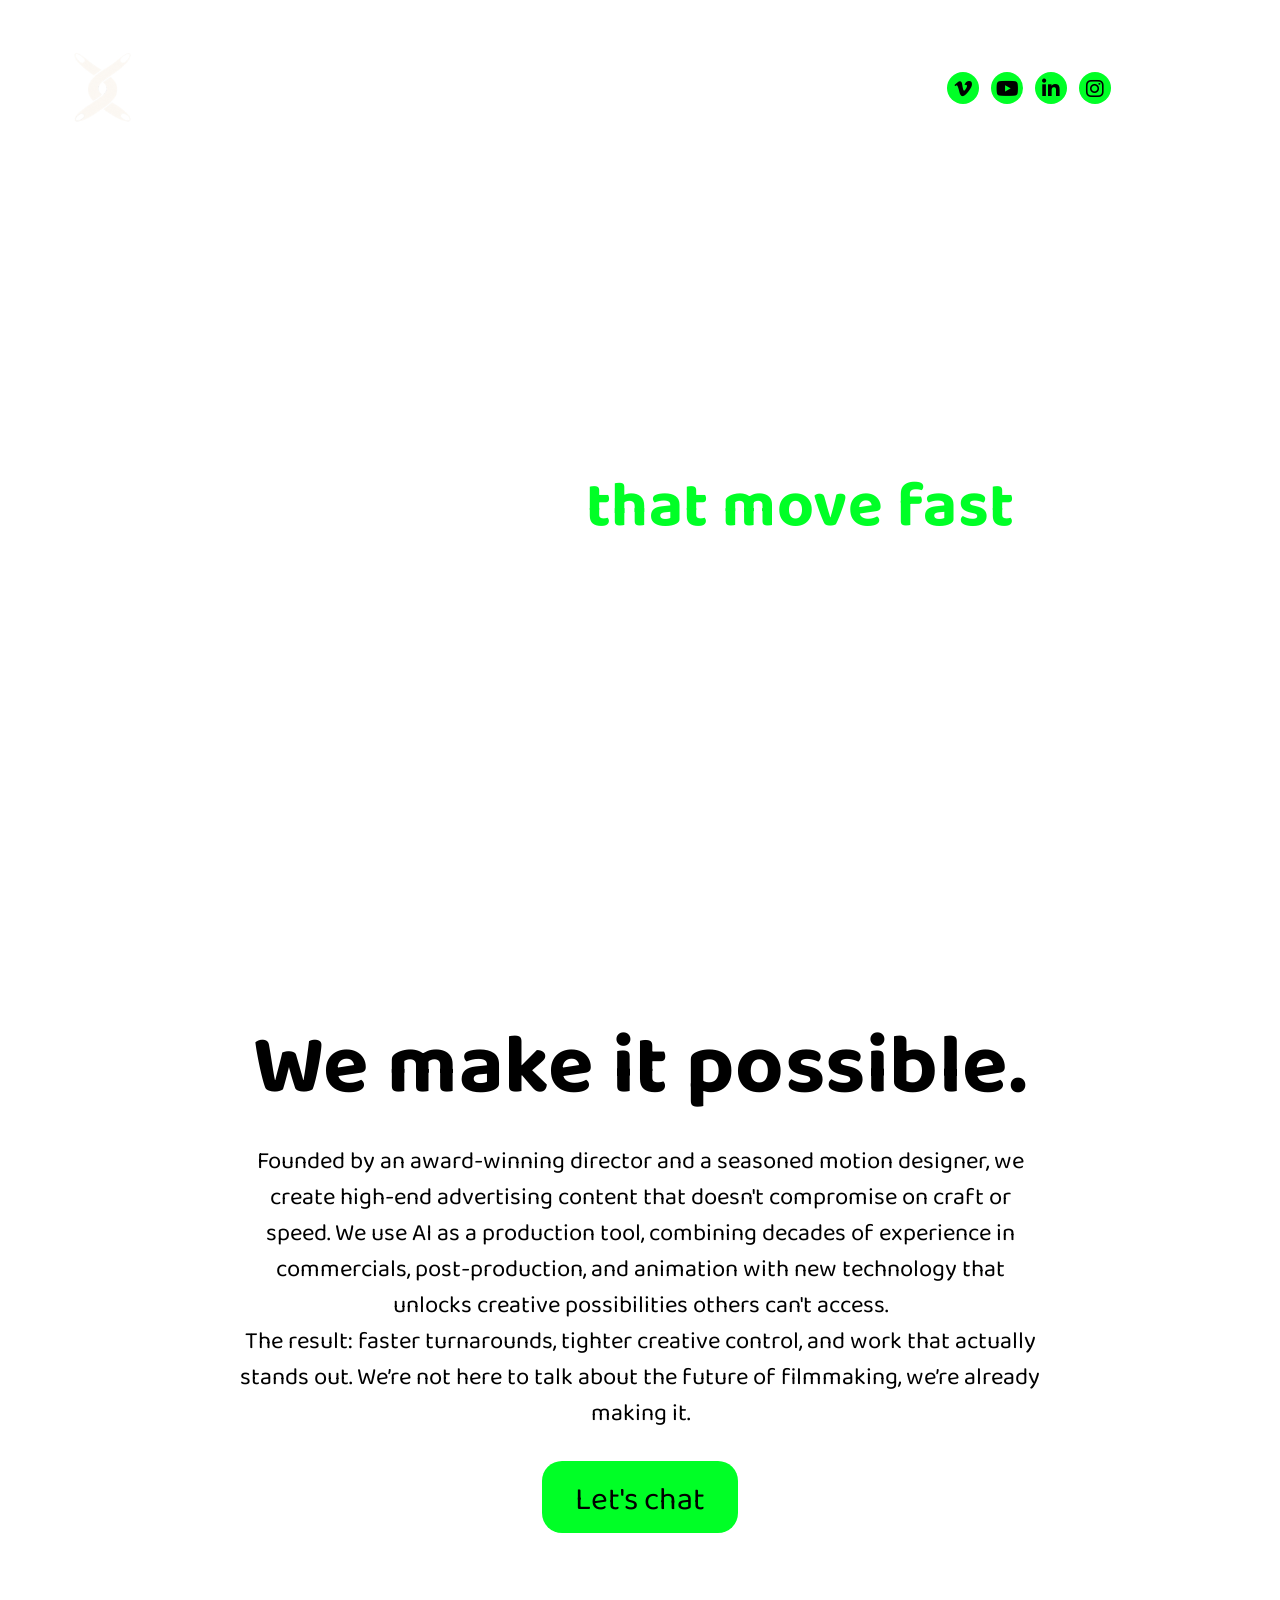
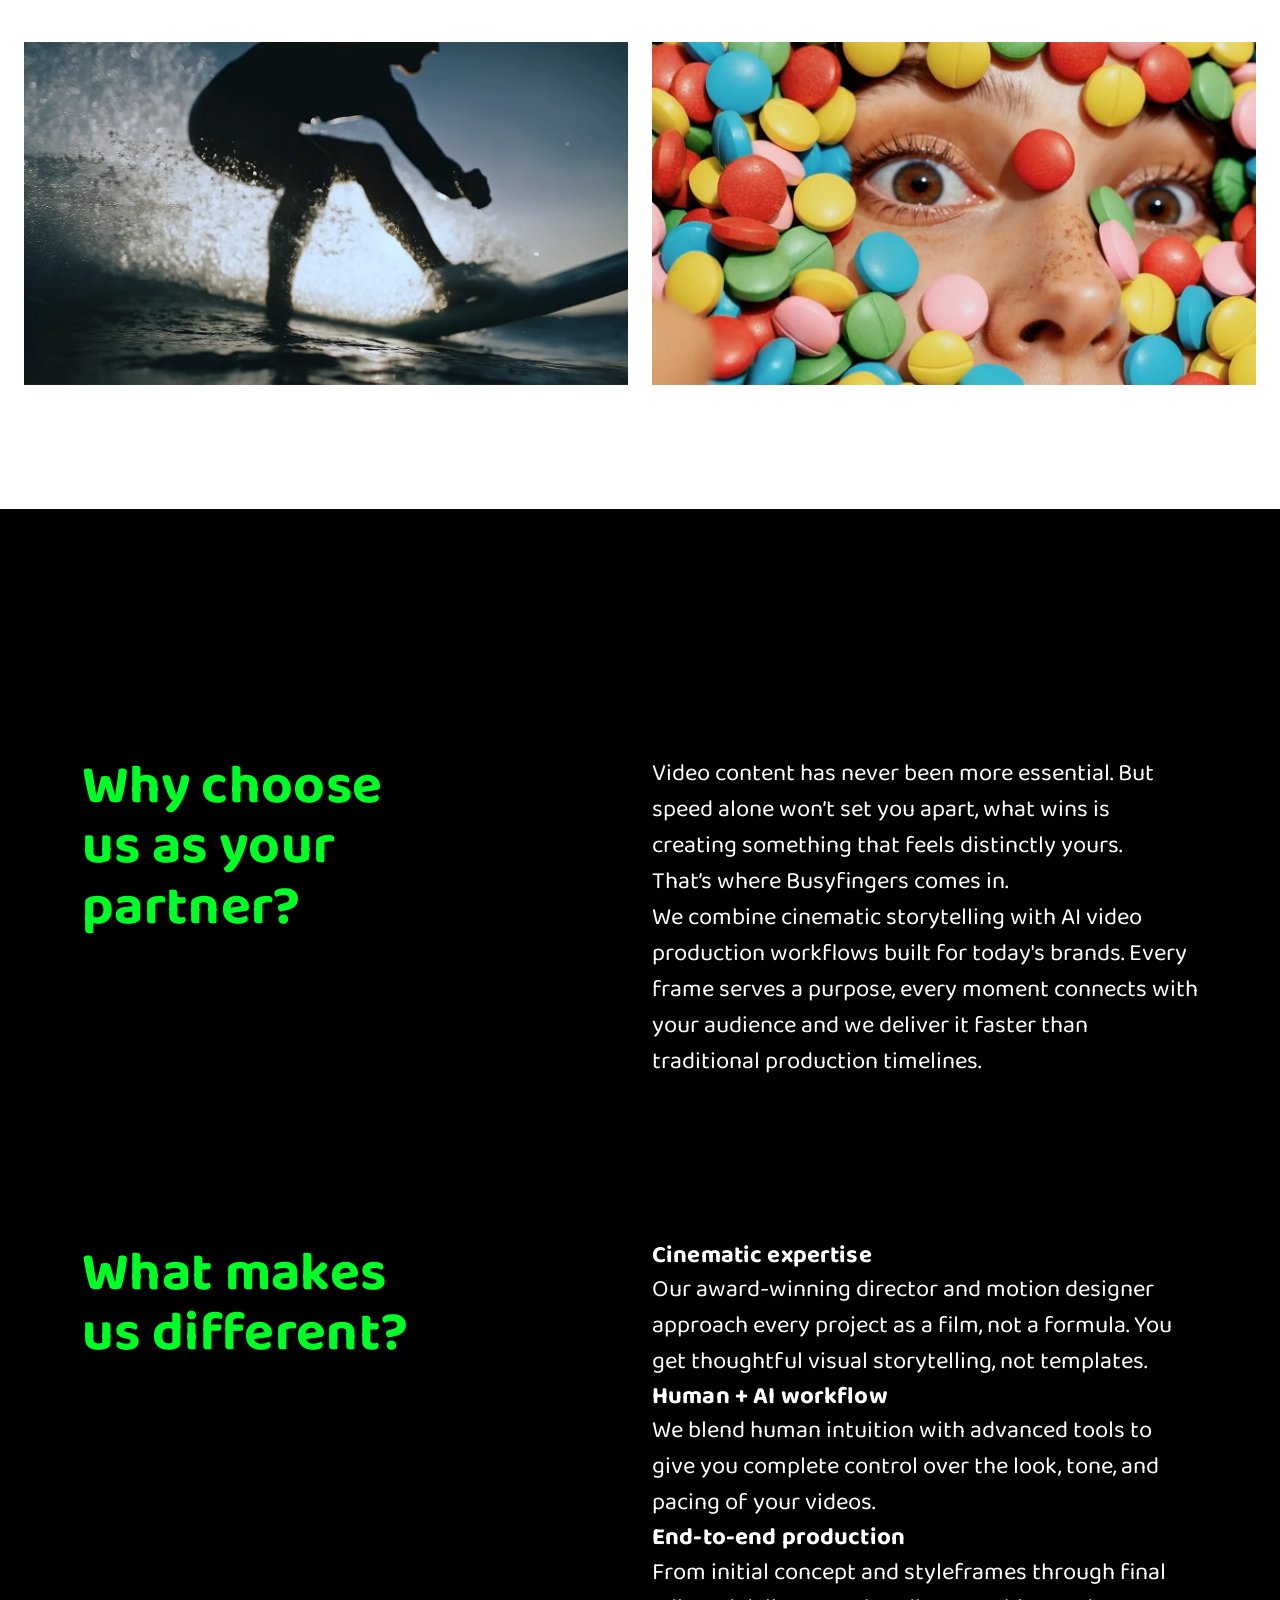
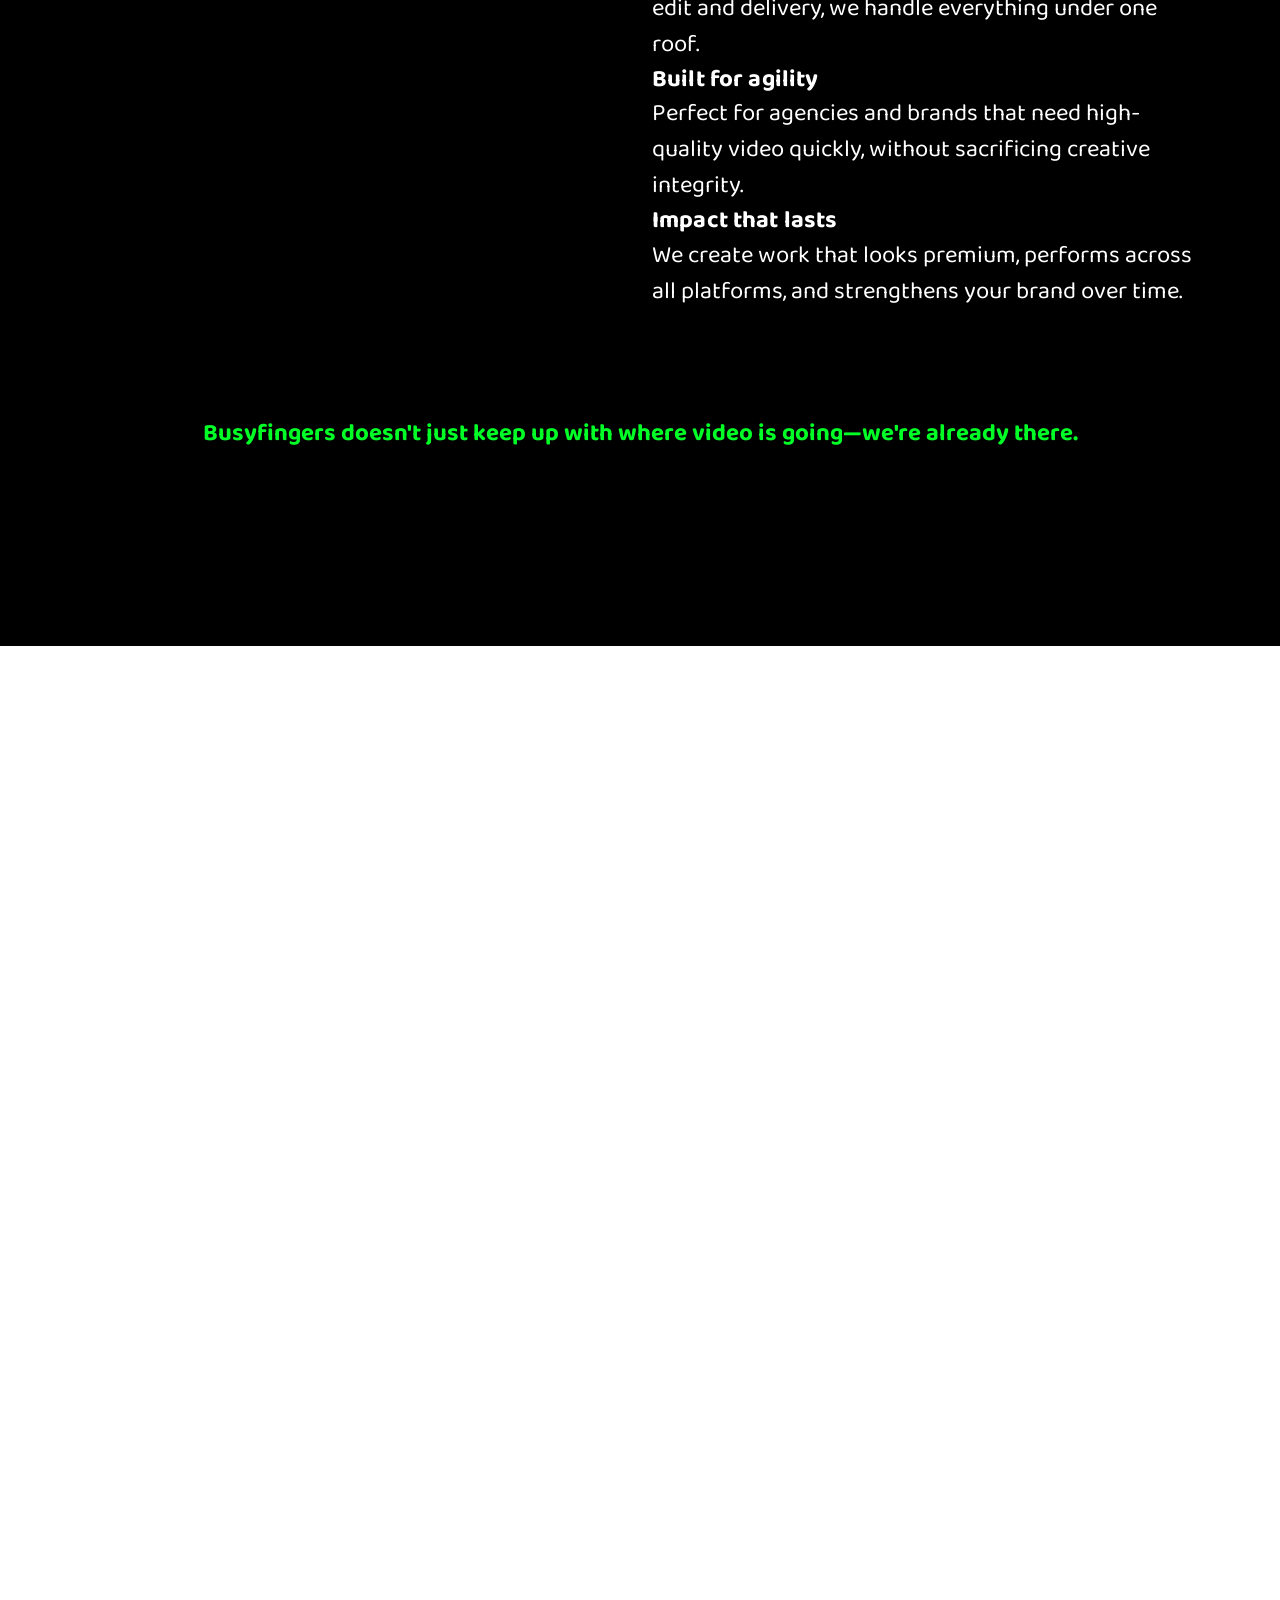
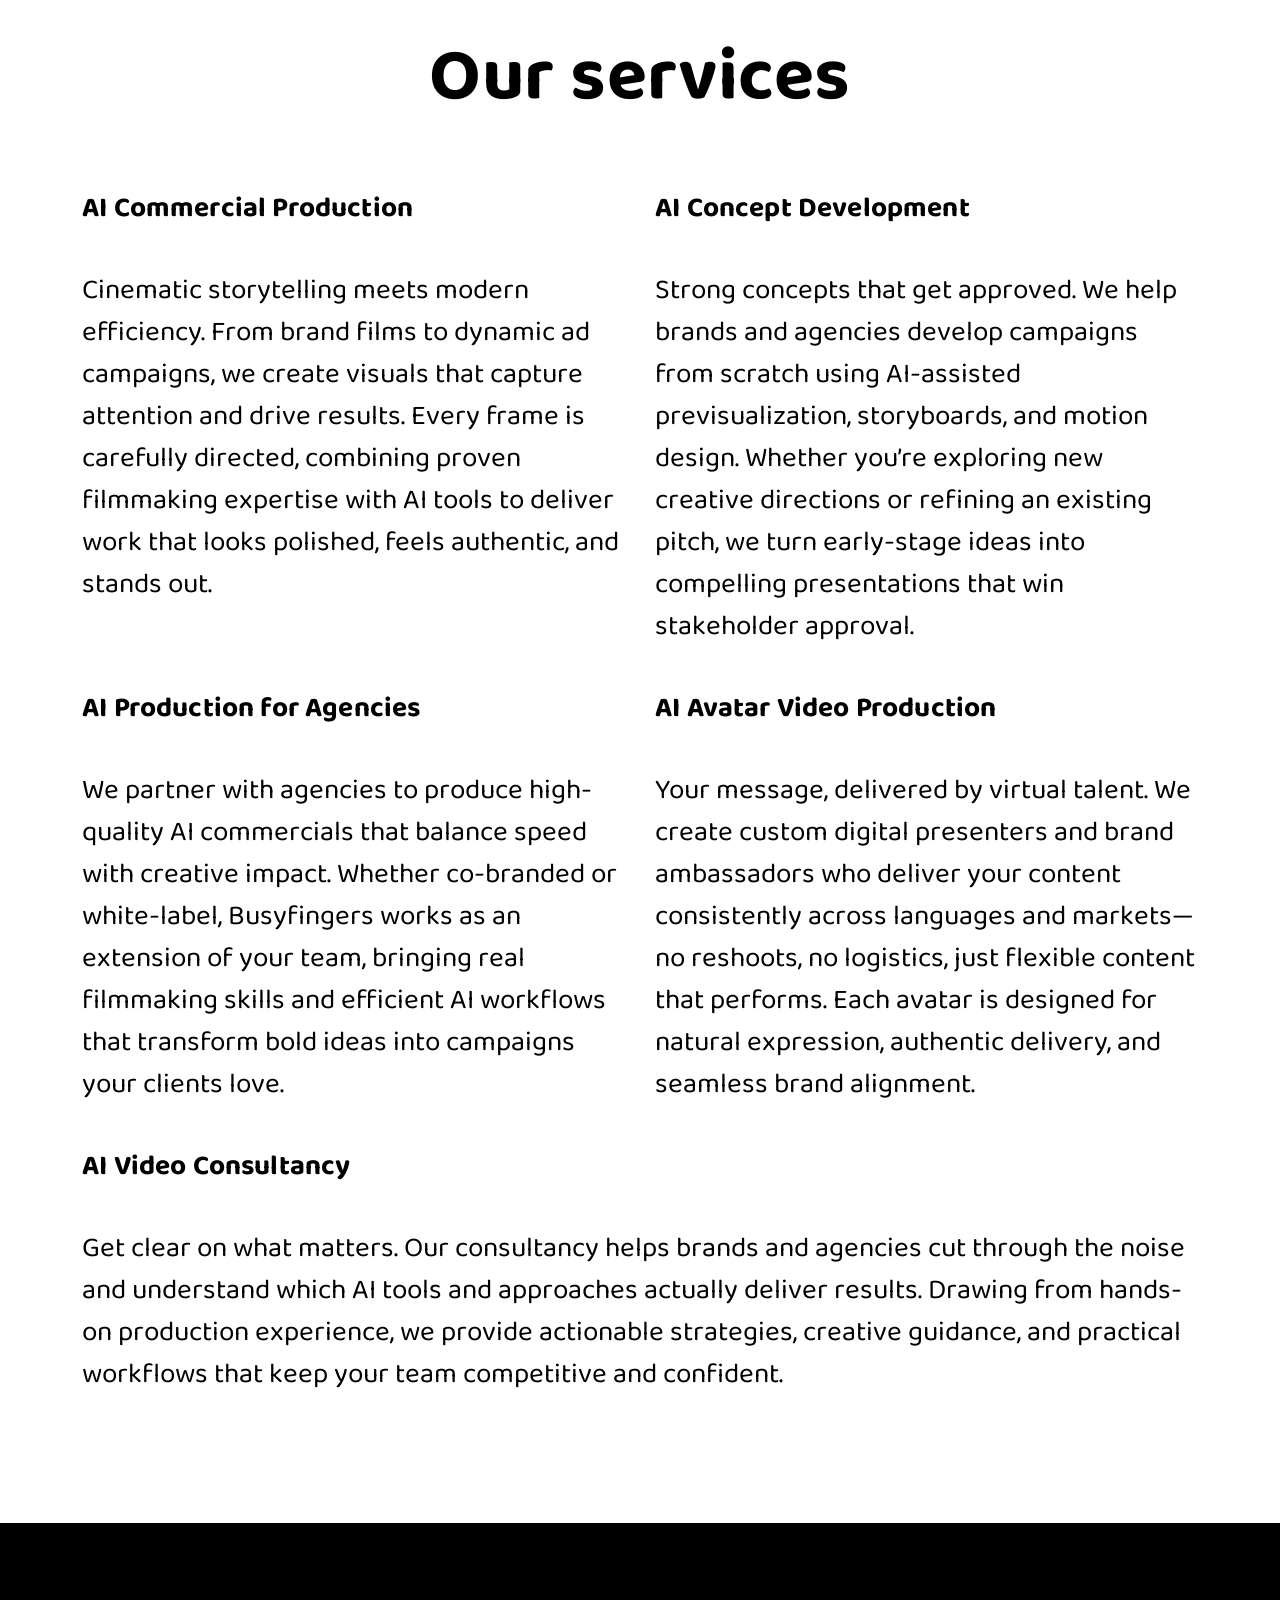
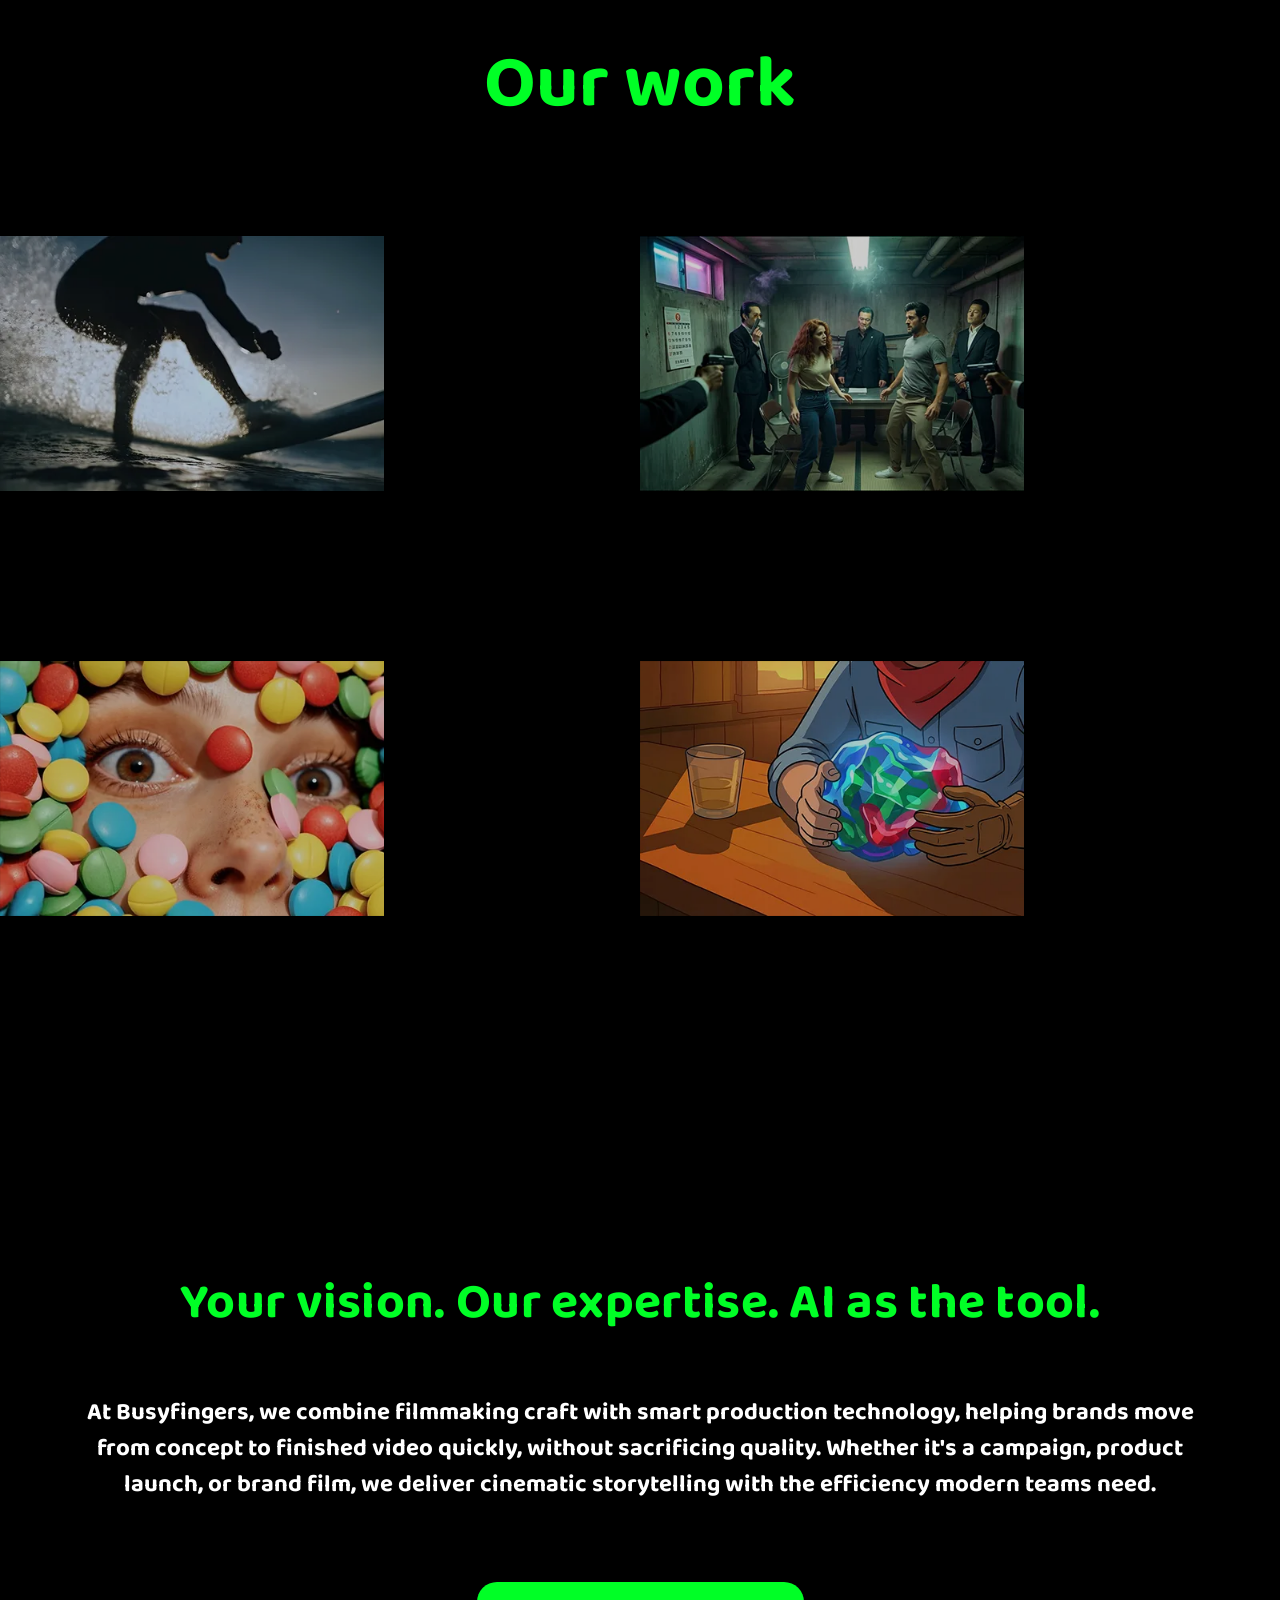
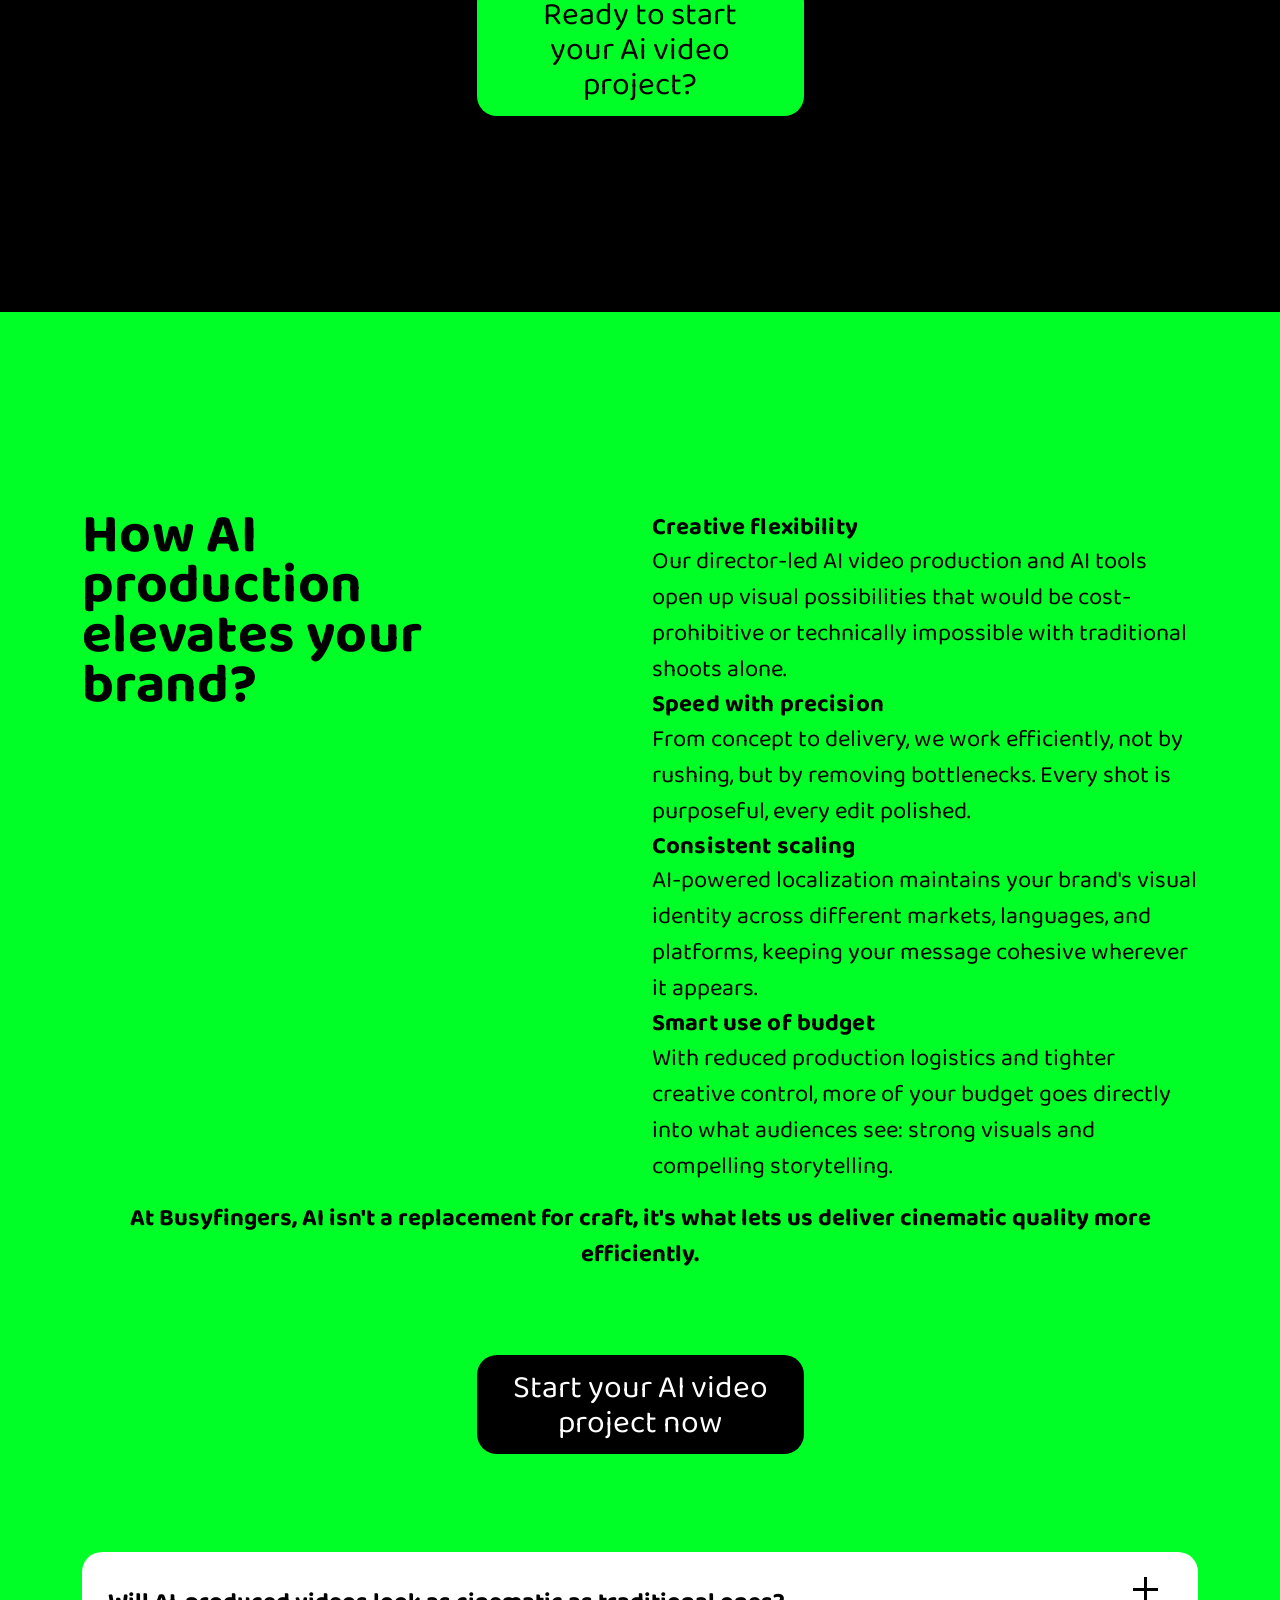
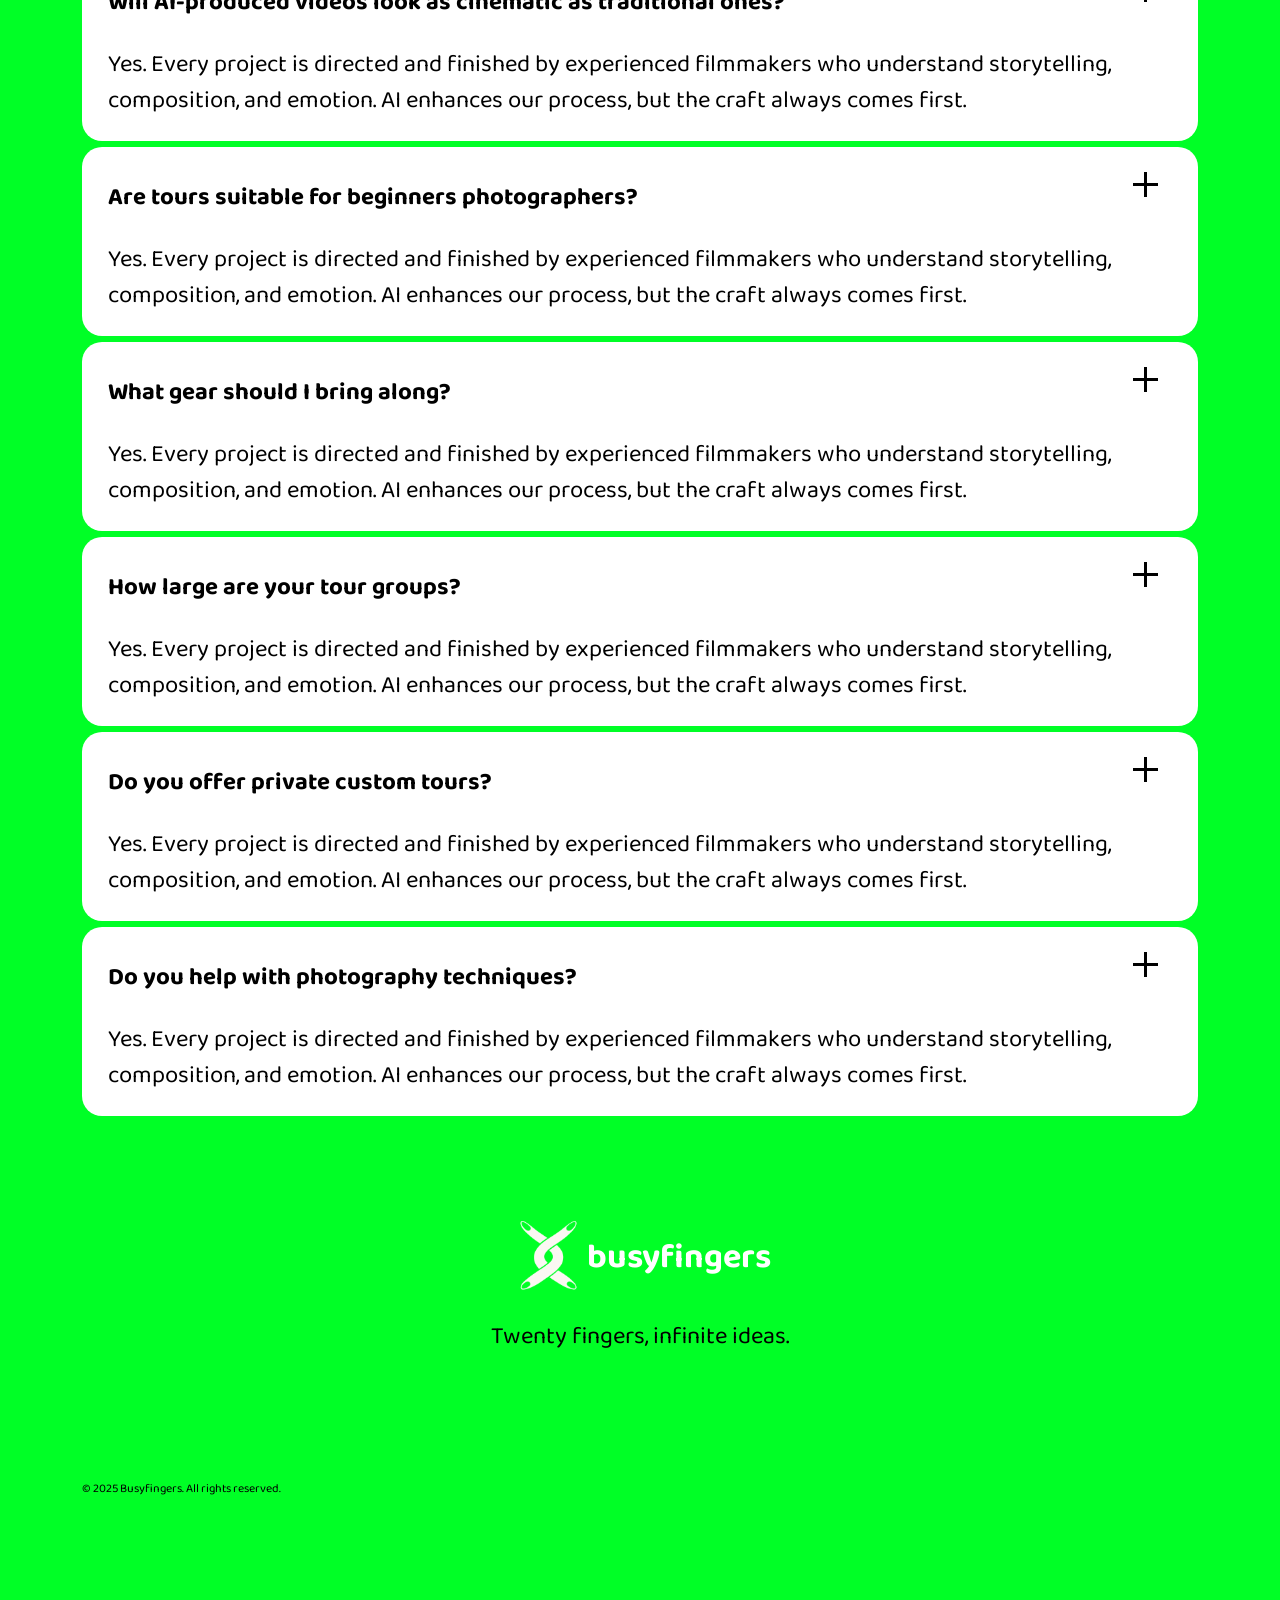
==== commit 06e20118: "Add files via upload" ====
--- a/index.html
+++ b/index.html
@@ -16,7 +16,7 @@
 <link rel="stylesheet" type="text/css" href="plugins/OwlCarousel2-2.3.4/animate.css">
 <link rel="stylesheet" type="text/css" href="styles/main_styles.css">
 <link rel="stylesheet" type="text/css" href="styles/responsive.css">
-<script src="https://vimeo.com"></script>
+<script src="https://player.vimeo.com/api/player.js"></script>
 </head>
 <body>
 
@@ -45,7 +45,7 @@
 					<li><a href="#services">Services</a></li>
 					<li><a href="#work">Work</a></li>
 					<li><a href="#faq">FAQ</a></li>
-					<li><a href="#connect">Connect</a></li>
+					<li><a href="contact.html">Connect</a></li>
 				</ul>
 			</div>
 		</div>
@@ -183,7 +183,7 @@
 			<div class="services_reel_container">
 				<div class="services_reel">
 					<div class="player video_container services_video">
-						<iframe class="about_video" src="https://player.vimeo.com/video/1131882456?controls=0&preload=auto" 
+						<iframe class="about_video" src="https://player.vimeo.com/video/1131882456?controls=0&preload=auto&muted=true" 
 								width="100%" height="100%" 
 								frameborder="0" >
 						</iframe>
@@ -192,9 +192,6 @@
 					<button class="services_reel_play_button">
 						<svg width="53" height="62" viewBox="0 0 53 62" fill="none" xmlns="http://www.w3.org/2000/svg"><path d="M53 30.66L0 61.32V6.55651e-06L53 30.66Z" fill="white"/></svg>
 					</button>
-					<!-- <div class="services_reel_logo">
-						<img src="images/logo_white.svg" alt="busyfingers logo">
-					</div> -->
 				</div>
 			</div>
 			<div class="container">
@@ -249,7 +246,7 @@
 			<div class="work_container d-flex flex-row flex-wrap">
 				<!-- Work Item -->
 				<div class="work_item">
-					<a href="#">
+					<a href="video_1.html">
 						<picture>
 							<!-- Mobile phones -->
 							<source srcset="images/work_1_480.webp 480w, images/work_1_640.webp 640w" type="image/webp" media="(max-width: 480px)" sizes="100vw">
@@ -269,7 +266,7 @@
 				</div>
 				<!-- Work Item -->
 				<div class="work_item">
-					<a href="#">
+					<a href="video_1.html">
 						<picture>
 							<!-- Mobile phones -->
 							<source srcset="images/work_2_480.webp 480w, images/work_2_640.webp 640w" type="image/webp" media="(max-width: 480px)" sizes="100vw">
@@ -280,7 +277,7 @@
 							<!-- Large / 4K screens -->
 							<source srcset="images/work_2_1920.webp 1920w" type="image/webp" media="(min-width: 1921px)" sizes="50vw">
 							<!-- Fallback: JPEG -->
-							<img src="work_1_1024.jpg" 
+							<img src="work_2_1024.jpg" 
 								srcset="images/work_2_480.jpg 480w, images/work_2_640.jpg 640w, images/work_2_768.jpg 768w, images/work_2_1024.jpg 1024w, images/work_2_800.jpg 800w, images/work_2_960.jpg 960w, images/work_2_1920.jpg 1920w" 
 								sizes="(max-width: 480px) 100vw, (max-width: 767px) 100vw, (max-width: 1024px) 50vw, (max-width: 1920px) 50vw, 1920px" 
 								alt="Video screenshot from our portfolio">
@@ -289,7 +286,7 @@
 				</div>
 				<!-- Work Item -->
 				<div class="work_item">
-					<a href="#">
+					<a href="video_1.html">
 						<picture>
 							<!-- Mobile phones -->
 							<source srcset="images/work_3_480.webp 480w, images/work_3_640.webp 640w" type="image/webp" media="(max-width: 480px)" sizes="100vw">
@@ -300,7 +297,7 @@
 							<!-- Large / 4K screens -->
 							<source srcset="images/work_3_1920.webp 1920w" type="image/webp" media="(min-width: 1921px)" sizes="50vw">
 							<!-- Fallback: JPEG -->
-							<img src="work_1_1024.jpg" 
+							<img src="work_3_1024.jpg" 
 								srcset="images/work_3_480.jpg 480w, images/work_3_640.jpg 640w, images/work_3_768.jpg 768w, images/work_3_1024.jpg 1024w, images/work_3_800.jpg 800w, images/work_3_960.jpg 960w, images/work_3_1920.jpg 1920w" 
 								sizes="(max-width: 480px) 100vw, (max-width: 767px) 100vw, (max-width: 1024px) 50vw, (max-width: 1920px) 50vw, 1920px" 
 								alt="Video screenshot from our portfolio">
@@ -309,7 +306,7 @@
 				</div>
 				<!-- Work Item -->
 				<div class="work_item">
-					<a href="#">
+					<a href="video_1.html">
 						<picture>
 							<!-- Mobile phones -->
 							<source srcset="images/work_4_480.webp 480w, images/work_4_640.webp 640w" type="image/webp" media="(max-width: 480px)" sizes="100vw">
@@ -320,7 +317,7 @@
 							<!-- Large / 4K screens -->
 							<source srcset="images/work_4_1920.webp 1920w" type="image/webp" media="(min-width: 1921px)" sizes="50vw">
 							<!-- Fallback: JPEG -->
-							<img src="work_1_1024.jpg" 
+							<img src="work_4_1024.jpg" 
 								srcset="images/work_4_480.jpg 480w, images/work_4_640.jpg 640w, images/work_4_768.jpg 768w, images/work_4_1024.jpg 1024w, images/work_4_800.jpg 800w, images/work_4_960.jpg 960w, images/work_4_1920.jpg 1920w" 
 								sizes="(max-width: 480px) 100vw, (max-width: 767px) 100vw, (max-width: 1024px) 50vw, (max-width: 1920px) 50vw, 1920px" 
 								alt="Video screenshot from our portfolio">
@@ -336,7 +333,7 @@
 							<div class="work_cta_content">
 								<h3 class="work_cta_title">Your vision. Our expertise. AI as the tool.</h3>
 								<p class="work_cta_desc">At Busyfingers, we combine filmmaking craft with smart production technology, helping brands move from concept to finished video quickly, without sacrificing quality. Whether it's a campaign, product launch, or brand film, we deliver cinematic storytelling with the efficiency modern teams need.</p>
-								<a href="#" class="work_cta_button button">Ready to start your Ai video project?</a>
+								<a href="contact.html" class="work_cta_button button">Ready to start your Ai video project?</a>
 							</div>
 						</div>
 					</div>
@@ -458,7 +455,6 @@
 <!-- Plugins -->
 <script src="plugins/OwlCarousel2-2.3.4/owl.carousel.js" defer></script>
 <script src="plugins/accordion/accordion.min.js" defer></script>
-<script src="plugins/mb.vimeo_player/jquery.mb.vimeo_player.min.js" defer></script>
 
 <!-- Custom logic -->
 <script src="js/custom.js" defer></script>
--- a/styles/main_styles.css
+++ b/styles/main_styles.css
@@ -626,7 +626,7 @@
     position: absolute;
     top: 50% !important;
     left: 50% !important	;
-	transform: translate(-50%, -50%);
+	transform: translate(-50%, -50%) scale(1.005);
     width: 100vw;
     height: 100vh;
 }
@@ -1131,4 +1131,4 @@
 {
 	font-size: 12px;
 	color: #000000;
-}+}
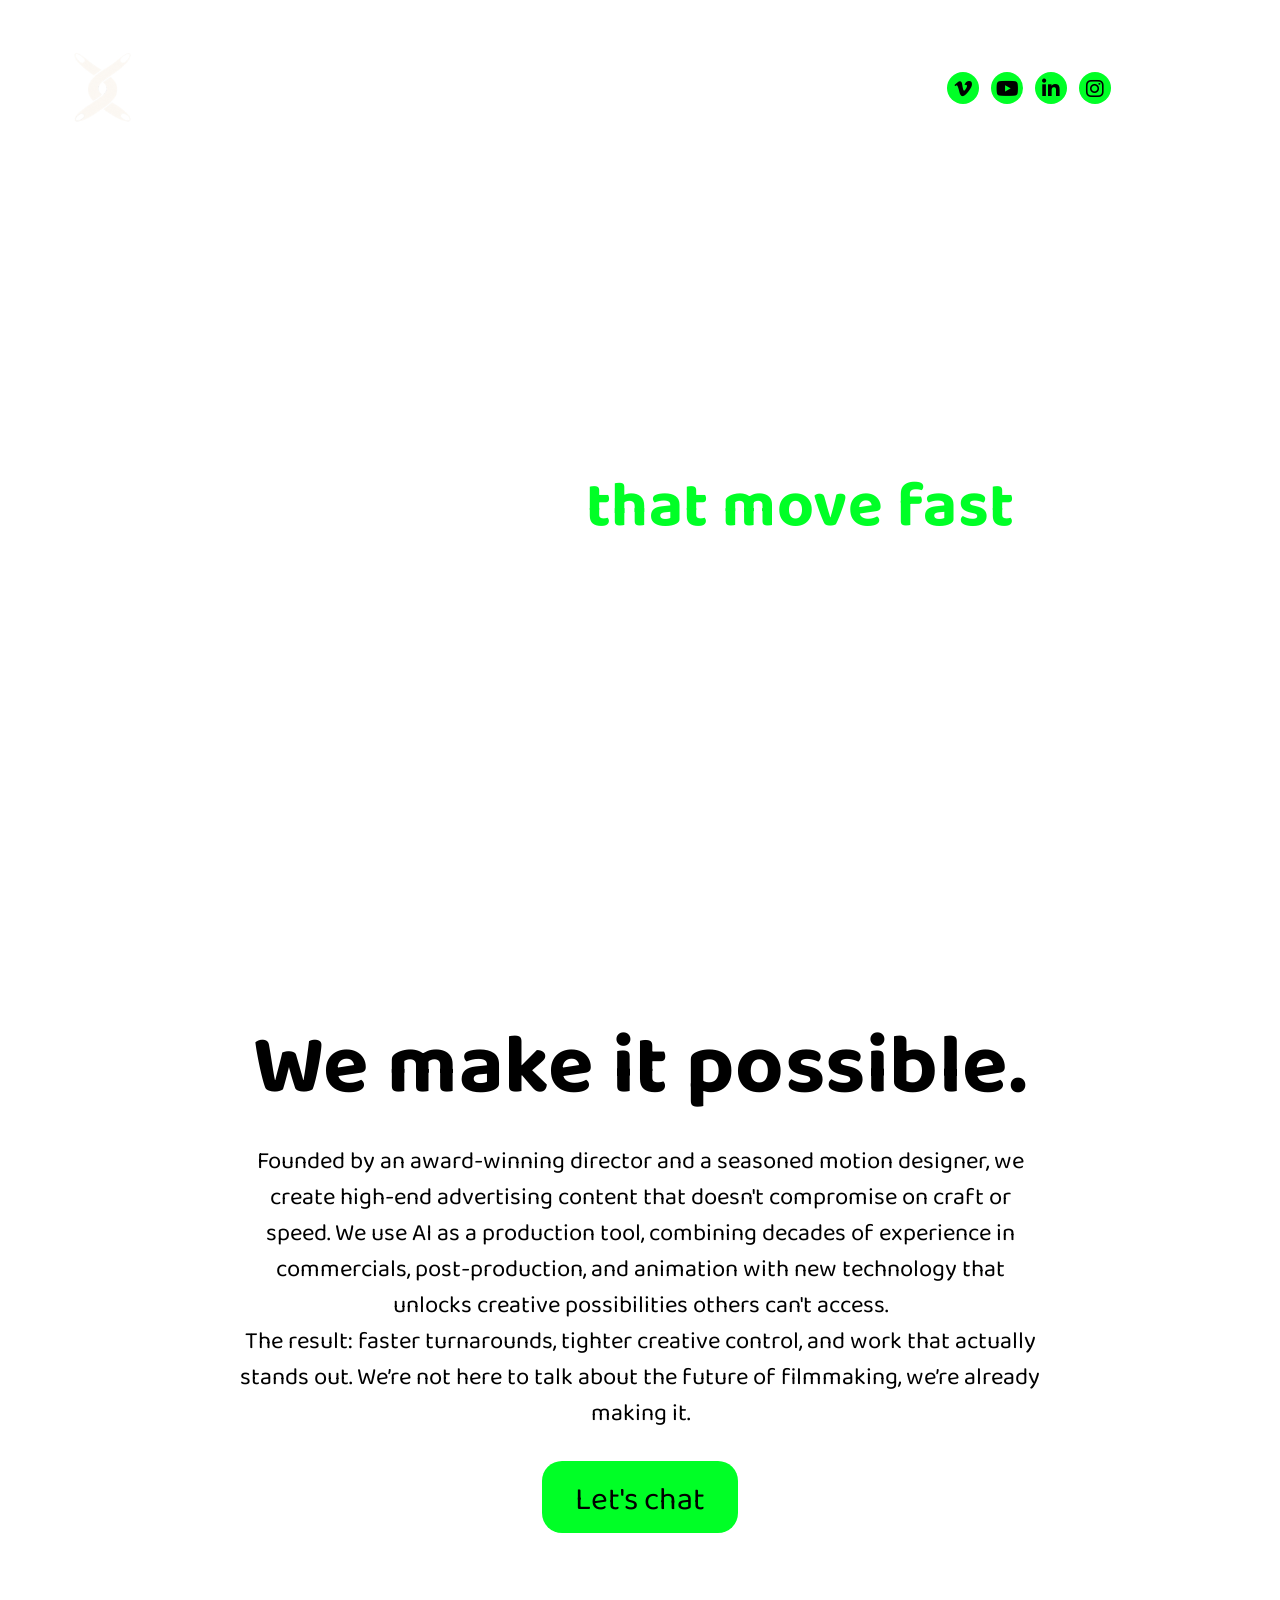
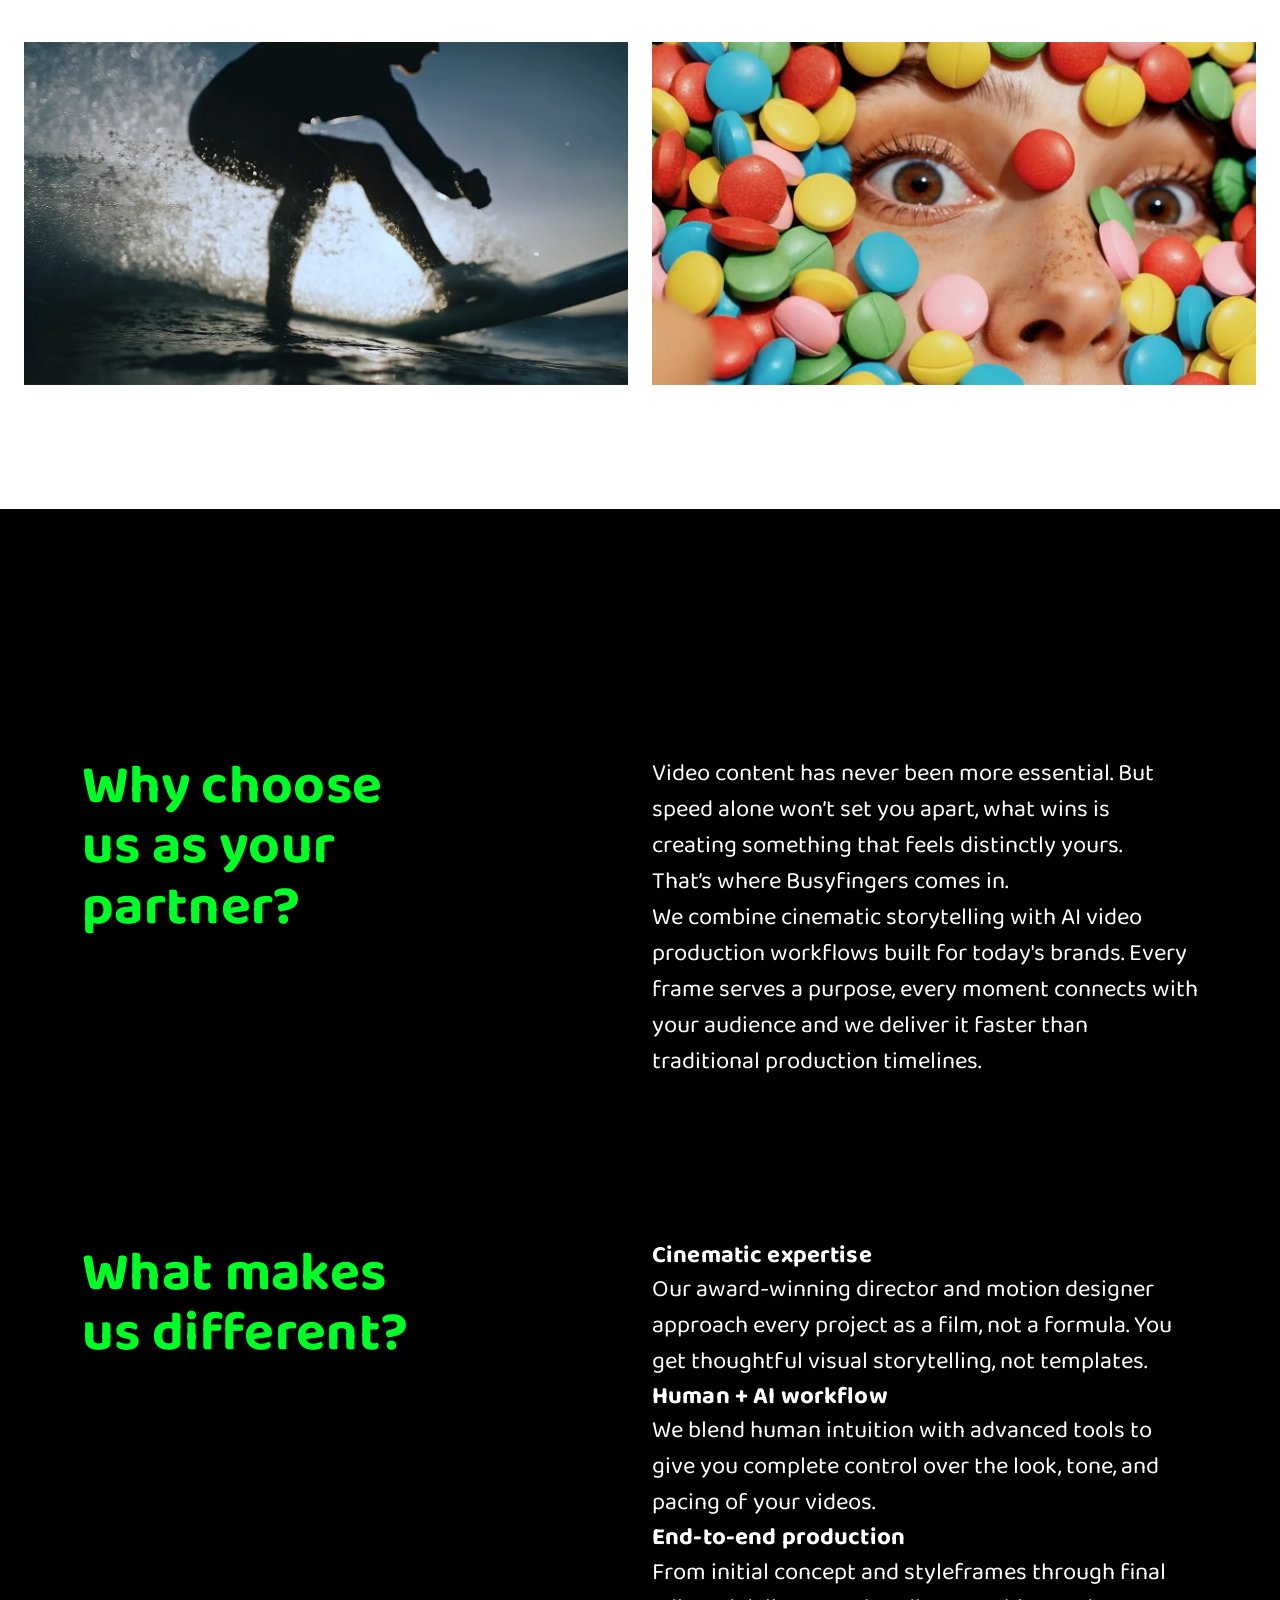
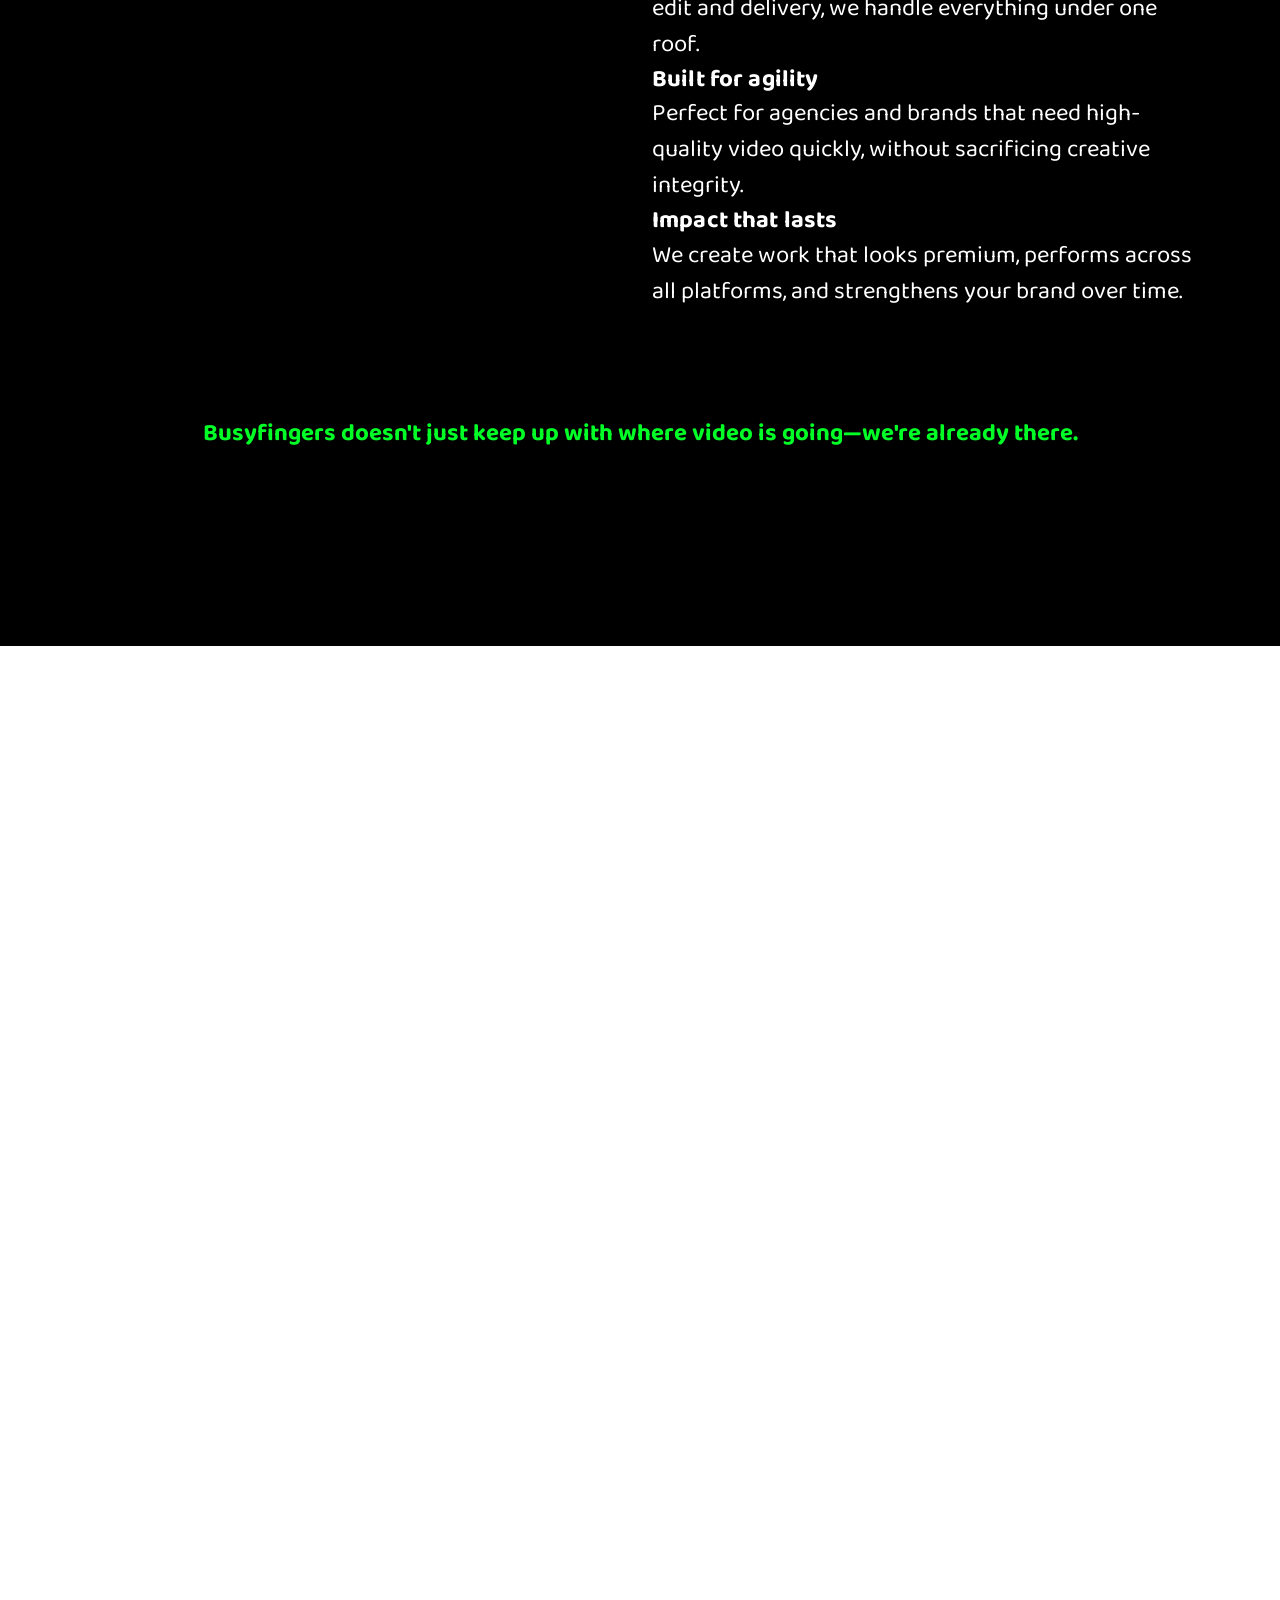
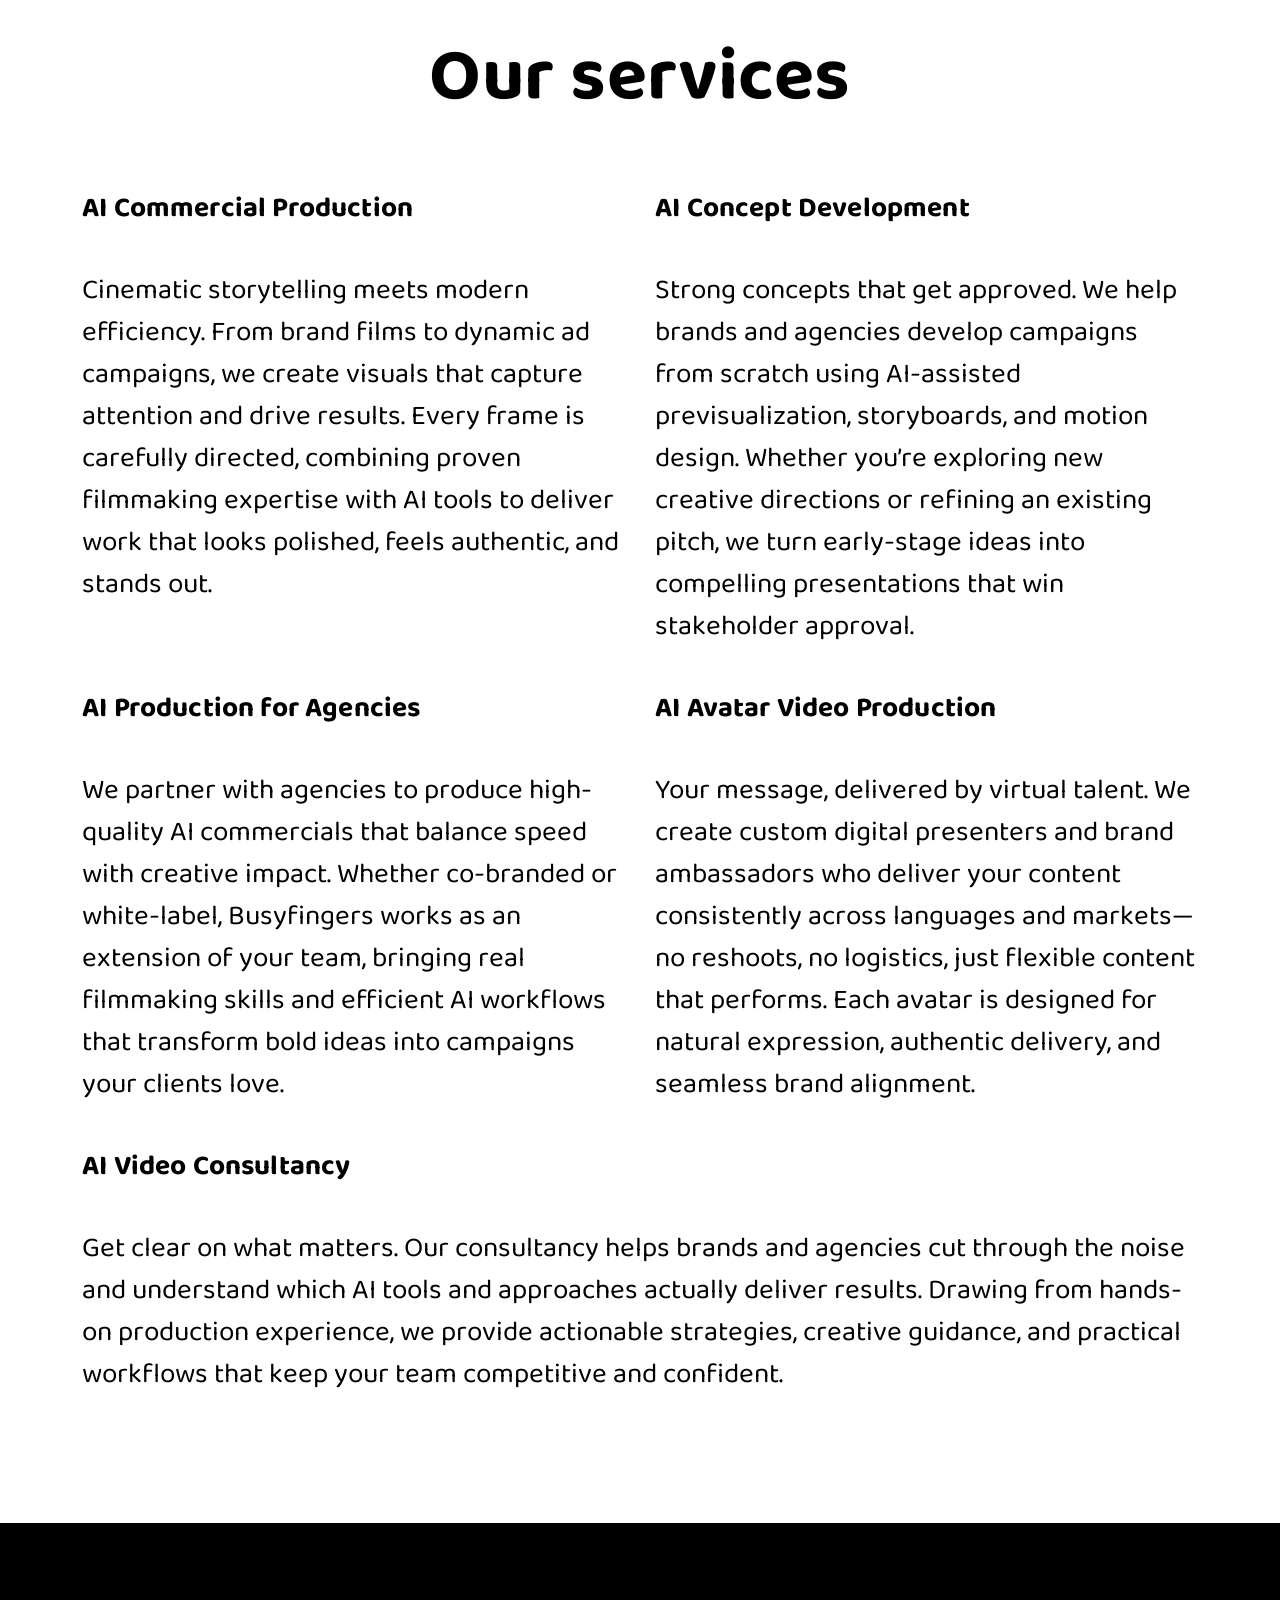
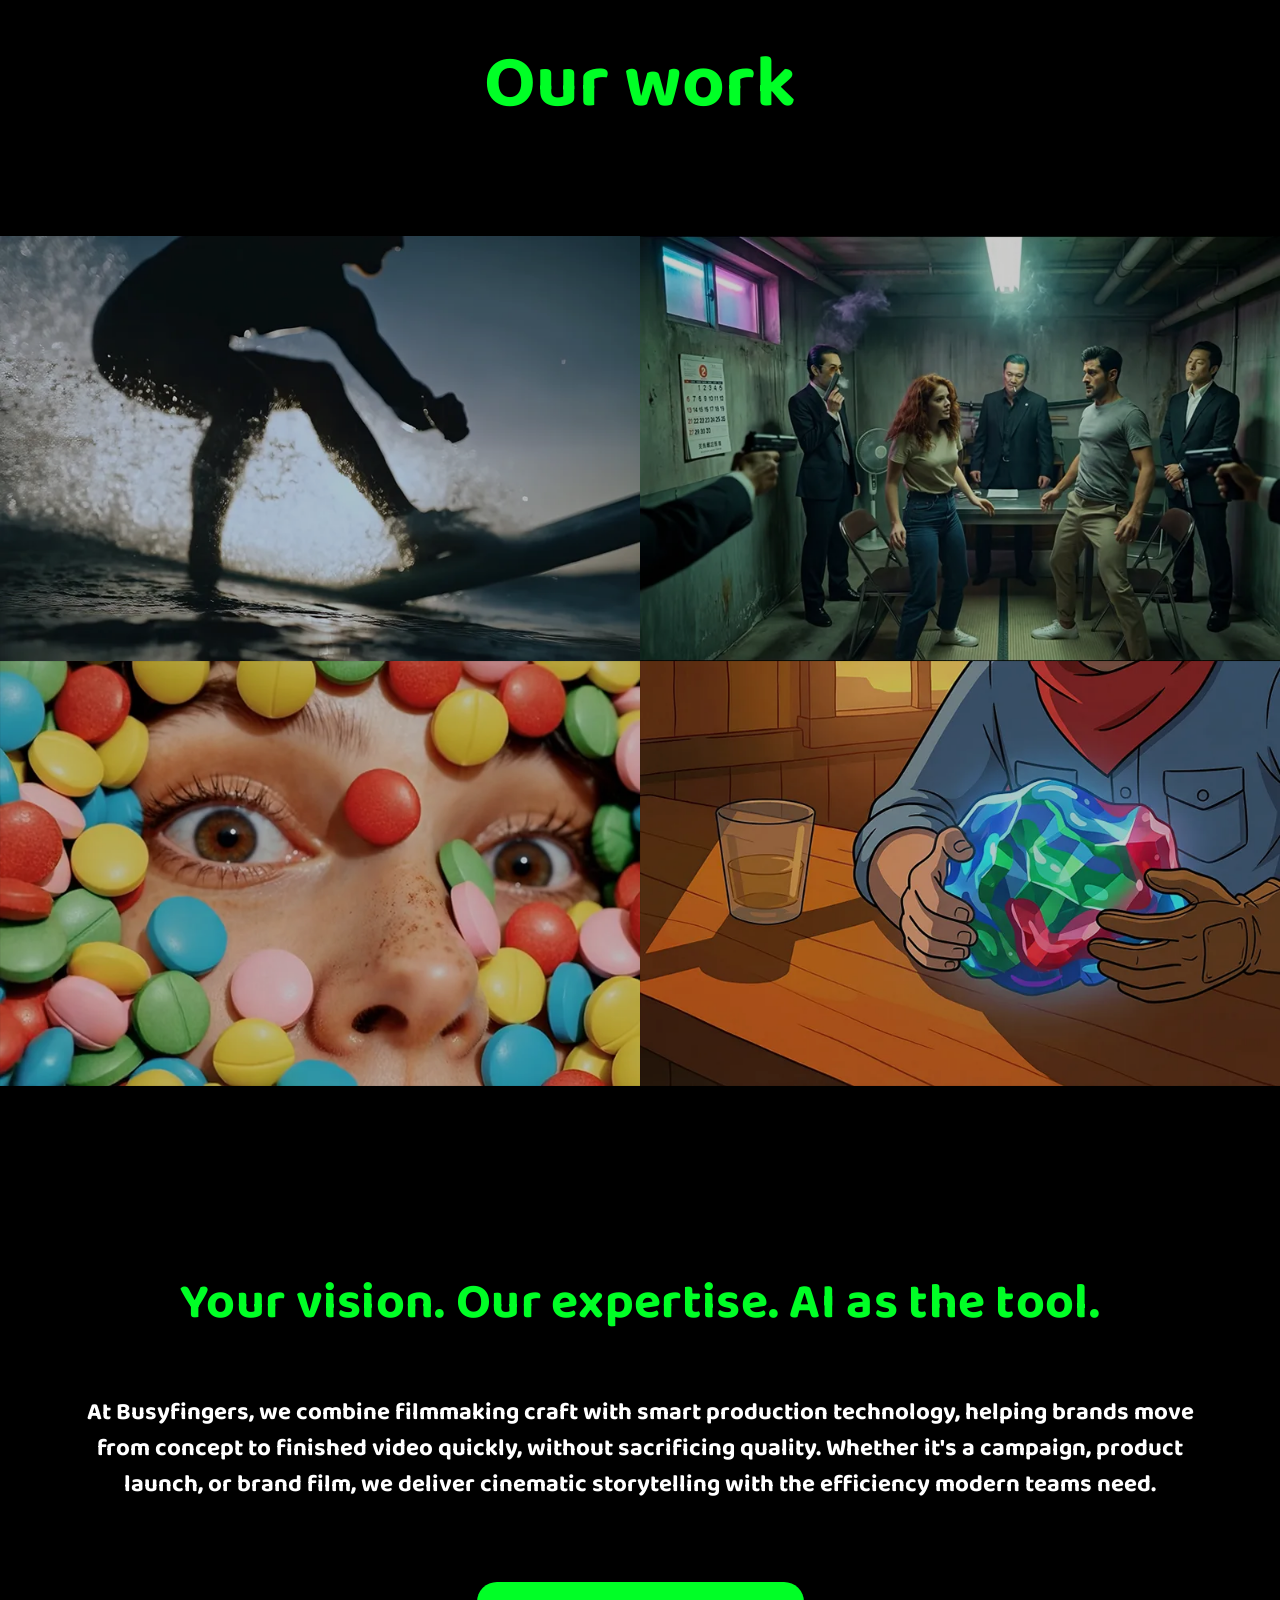
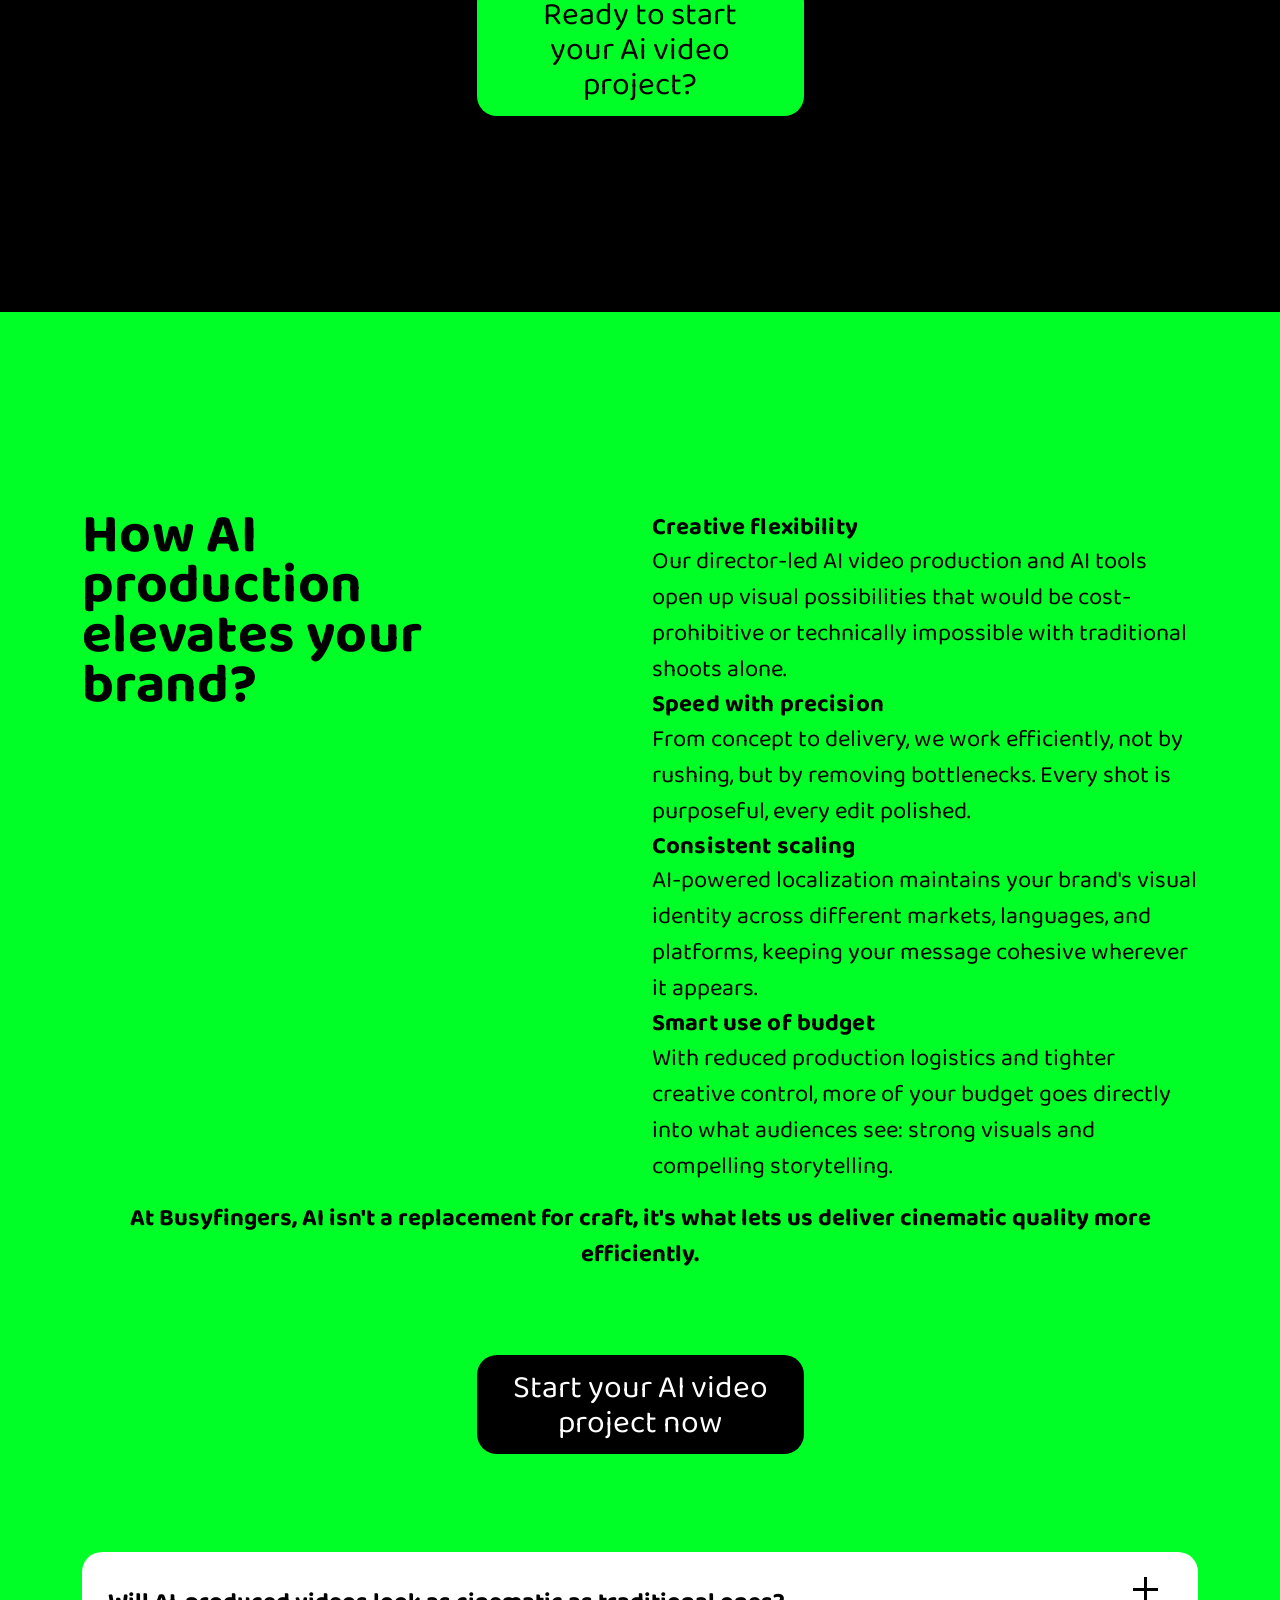
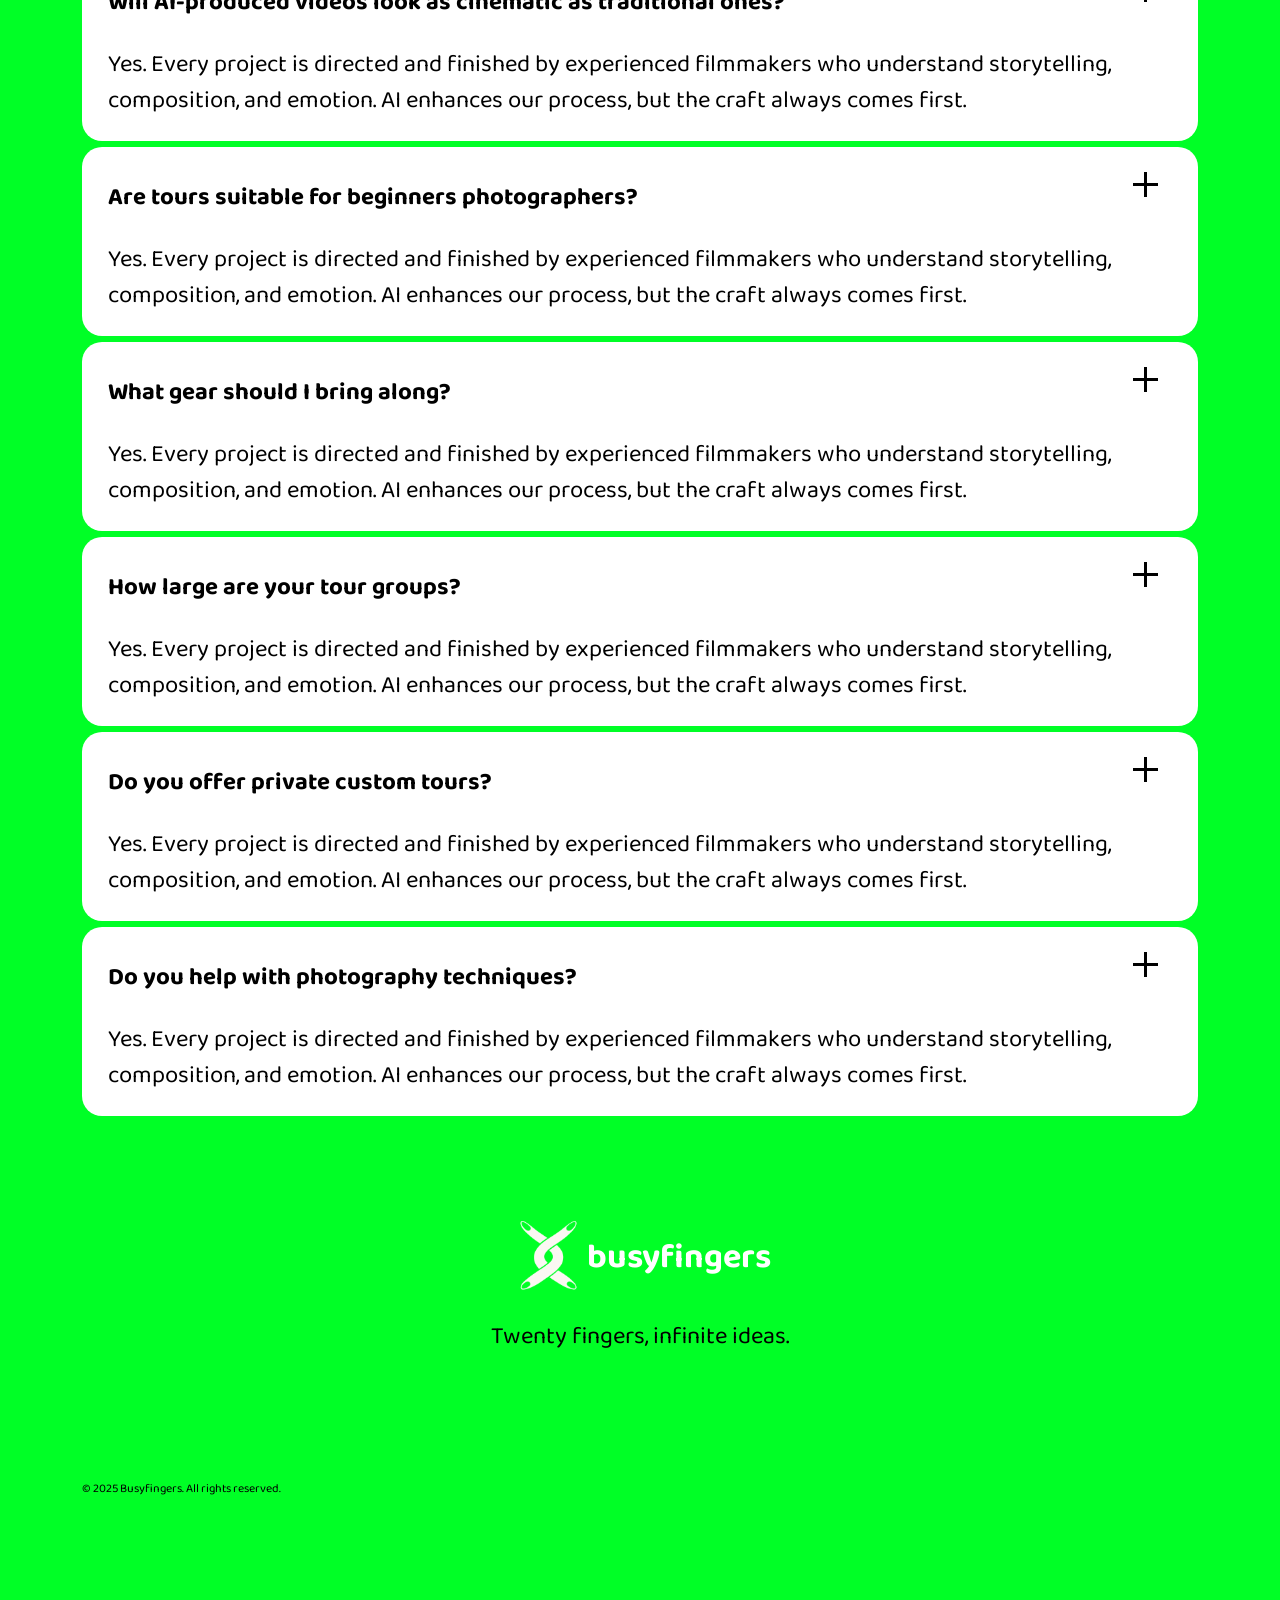
==== commit 536a5c2e: "Add files via upload" ====
--- a/index.html
+++ b/index.html
@@ -266,7 +266,7 @@
 				</div>
 				<!-- Work Item -->
 				<div class="work_item">
-					<a href="video_1.html">
+					<a href="video_2.html">
 						<picture>
 							<!-- Mobile phones -->
 							<source srcset="images/work_2_480.webp 480w, images/work_2_640.webp 640w" type="image/webp" media="(max-width: 480px)" sizes="100vw">
@@ -286,7 +286,7 @@
 				</div>
 				<!-- Work Item -->
 				<div class="work_item">
-					<a href="video_1.html">
+					<a href="video_3.html">
 						<picture>
 							<!-- Mobile phones -->
 							<source srcset="images/work_3_480.webp 480w, images/work_3_640.webp 640w" type="image/webp" media="(max-width: 480px)" sizes="100vw">
@@ -306,7 +306,7 @@
 				</div>
 				<!-- Work Item -->
 				<div class="work_item">
-					<a href="video_1.html">
+					<a href="video_4.html">
 						<picture>
 							<!-- Mobile phones -->
 							<source srcset="images/work_4_480.webp 480w, images/work_4_640.webp 640w" type="image/webp" media="(max-width: 480px)" sizes="100vw">
